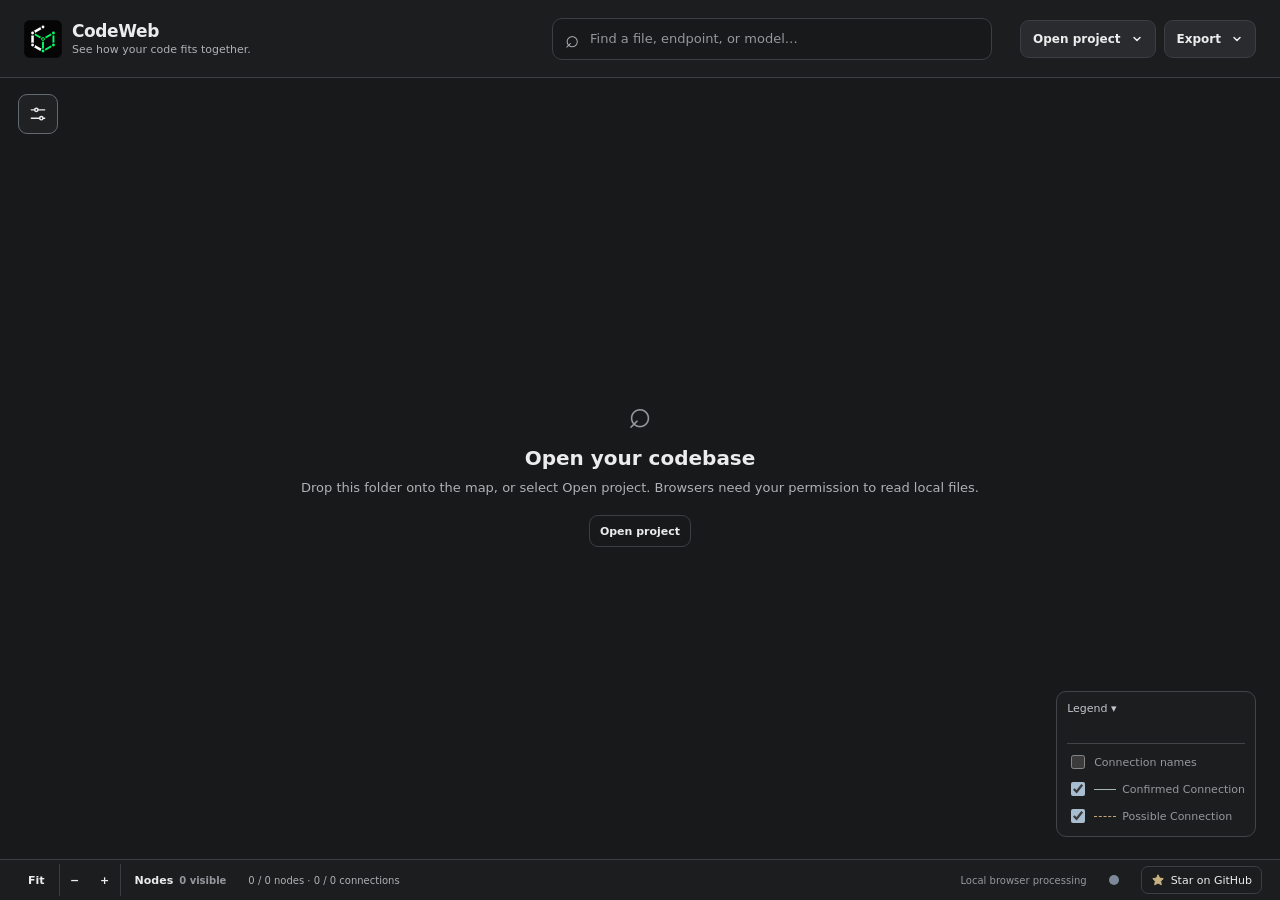
==== release/CodeWeb.html @ a0ab1da4 "update portable build with softer colors" ====
<!doctype html>
<!--
MIT License

Copyright (c) 2026 Rashen Anupama

Permission is hereby granted, free of charge, to any person obtaining a copy
of this software and associated documentation files (the "Software"), to deal
in the Software without restriction, including without limitation the rights
to use, copy, modify, merge, publish, distribute, sublicense, and/or sell
copies of the Software, and to permit persons to whom the Software is
furnished to do so, subject to the following conditions:

The above copyright notice and this permission notice shall be included in all
copies or substantial portions of the Software.

THE SOFTWARE IS PROVIDED "AS IS", WITHOUT WARRANTY OF ANY KIND, EXPRESS OR
IMPLIED, INCLUDING BUT NOT LIMITED TO THE WARRANTIES OF MERCHANTABILITY,
FITNESS FOR A PARTICULAR PURPOSE AND NONINFRINGEMENT. IN NO EVENT SHALL THE
AUTHORS OR COPYRIGHT HOLDERS BE LIABLE FOR ANY CLAIM, DAMAGES OR OTHER
LIABILITY, WHETHER IN AN ACTION OF CONTRACT, TORT OR OTHERWISE, ARISING FROM,
OUT OF OR IN CONNECTION WITH THE SOFTWARE OR THE USE OR OTHER DEALINGS IN THE
SOFTWARE.

-->
<html lang="en">
<head>
  <meta charset="utf-8">
  <meta name="viewport" content="width=device-width, initial-scale=1">
  <meta name="description" content="Explore your codebase as a connected map">
  <link rel="icon" href="data:image/svg+xml,%3Csvg%20xmlns%3D%22http%3A%2F%2Fwww.w3.org%2F2000%2Fsvg%22%20viewBox%3D%220%200%20240%20240%22%20width%3D%22160%22%20height%3D%22160%22%20fill%3D%22none%22%3E%0A%20%20%3Crect%20width%3D%22240%22%20height%3D%22240%22%20rx%3D%2236%22%20fill%3D%22%23050505%22%20%2F%3E%0A%20%20%3Crect%20x%3D%222%22%20y%3D%222%22%20width%3D%22236%22%20height%3D%22236%22%20rx%3D%2234%22%20stroke%3D%22%231A1A1A%22%20stroke-width%3D%222%22%20%2F%3E%0A%20%20%3C%21--%20Outer%20White%20%27C%27%20Perimeter%20Edges%20--%3E%0A%20%20%3Cpath%20d%3D%22M%20120%2044%20L%2054%2082%20V%20158%20L%20120%20196%22%20stroke%3D%22%23FFFFFF%22%20stroke-width%3D%2216%22%20stroke-linecap%3D%22square%22%20stroke-linejoin%3D%22miter%22%20%2F%3E%0A%20%20%3C%21--%20Inner%20Phosphor%20Green%20%27W%27%20Graph%20Edges%20--%3E%0A%20%20%3Cpath%20d%3D%22M%2054%2082%20L%20120%20120%20L%20120%20196%20L%20186%20158%20V%2082%20L%20120%20120%22%20stroke%3D%22%2300FF66%22%20stroke-width%3D%2212%22%20stroke-linecap%3D%22round%22%20stroke-linejoin%3D%22round%22%20%2F%3E%0A%20%20%3C%21--%20Air-Gap%20Knockouts%20at%20Isometric%20Vertices%20--%3E%0A%20%20%3Ccircle%20cx%3D%22120%22%20cy%3D%2244%22%20r%3D%2216%22%20fill%3D%22%23050505%22%20%2F%3E%0A%20%20%3Ccircle%20cx%3D%2254%22%20cy%3D%2282%22%20r%3D%2216%22%20fill%3D%22%23050505%22%20%2F%3E%0A%20%20%3Ccircle%20cx%3D%22186%22%20cy%3D%2282%22%20r%3D%2216%22%20fill%3D%22%23050505%22%20%2F%3E%0A%20%20%3Ccircle%20cx%3D%22120%22%20cy%3D%22120%22%20r%3D%2218%22%20fill%3D%22%23050505%22%20%2F%3E%0A%20%20%3Ccircle%20cx%3D%2254%22%20cy%3D%22158%22%20r%3D%2216%22%20fill%3D%22%23050505%22%20%2F%3E%0A%20%20%3Ccircle%20cx%3D%22186%22%20cy%3D%22158%22%20r%3D%2216%22%20fill%3D%22%23050505%22%20%2F%3E%0A%20%20%3Ccircle%20cx%3D%22120%22%20cy%3D%22196%22%20r%3D%2216%22%20fill%3D%22%23050505%22%20%2F%3E%0A%20%20%3C%21--%20Nodes%20--%3E%0A%20%20%3Ccircle%20cx%3D%22120%22%20cy%3D%2244%22%20r%3D%229%22%20fill%3D%22%23FFFFFF%22%20%2F%3E%0A%20%20%3Ccircle%20cx%3D%2254%22%20cy%3D%2282%22%20r%3D%229%22%20fill%3D%22%23FFFFFF%22%20%2F%3E%0A%20%20%3Ccircle%20cx%3D%2254%22%20cy%3D%22158%22%20r%3D%229%22%20fill%3D%22%23FFFFFF%22%20%2F%3E%0A%20%20%3Ccircle%20cx%3D%22120%22%20cy%3D%22196%22%20r%3D%229%22%20fill%3D%22%2300FF66%22%20%2F%3E%0A%20%20%3Ccircle%20cx%3D%22186%22%20cy%3D%2282%22%20r%3D%229%22%20fill%3D%22%2300FF66%22%20%2F%3E%0A%20%20%3Ccircle%20cx%3D%22186%22%20cy%3D%22158%22%20r%3D%229%22%20fill%3D%22%2300FF66%22%20%2F%3E%0A%20%20%3C%21--%20Center%20Hub%20--%3E%0A%20%20%3Ccircle%20cx%3D%22120%22%20cy%3D%22120%22%20r%3D%229%22%20fill%3D%22%23050505%22%20stroke%3D%22%2300FF66%22%20stroke-width%3D%226%22%20%2F%3E%0A%3C%2Fsvg%3E">
  <title>CodeWeb · Codebase explorer</title>
  <style>:root { color-scheme: dark; --bg:#18191b; --panel:#202123; --raised:#292b2e; --border:#3b3e43; --text:#ececed; --muted:#b0b1b5; --faint:#95979c; --accent:#9bb4cb; --green:#9bb9a5; --red:#dba3a3; font-family:Inter,ui-sans-serif,system-ui,-apple-system,"Segoe UI",sans-serif; }
* { box-sizing:border-box; }
html,body { margin:0; width:100%; min-width:320px; height:100%; background:var(--bg); color:var(--text); }
body { display:flex; flex-direction:column; overflow:hidden; }
button,input,select { font:inherit; }
button,summary { -webkit-tap-highlight-color:transparent; }
button { color:inherit; cursor:pointer; }
button:disabled { opacity:.45; cursor:default; }
button:focus-visible,input:focus-visible,select:focus-visible,summary:focus-visible,[tabindex]:focus-visible { outline:2px solid var(--accent); outline-offset:3px; }
[hidden] { display:none!important; }
.topbar { display:flex; align-items:center; gap:28px; min-height:78px; padding:14px 24px; border-bottom:1px solid var(--border); flex:none; background:#1c1d1f; z-index:30; }
.brand-block { display:flex; align-items:center; gap:10px; flex-shrink:0; }
.brand-mark { display:grid; place-items:center; width:38px; height:38px; border:1px solid #626b74; border-radius:11px; color:#c1ceda; font-size:27px; background:#30353b; }
.brand-name { display:block; font-size:17px; letter-spacing:-.4px; }
.brand-subtitle { display:block; margin-top:2px; font-size:11px; color:var(--muted); }
.search-row { display:flex; align-items:center; gap:9px; min-width:120px; width:min(440px,100%); margin-left:auto; border:1px solid var(--border); border-radius:10px; padding:0 12px; background:#18191b; color:var(--muted); }
.search-row>span { font-size:24px; }
.search-row input { height:40px; width:100%; min-width:0; background:none; border:0; outline:0; color:var(--text); font-size:13px; }
.search-row input::placeholder { color:var(--faint); }
.search-row:focus-within { border-color:var(--accent); }
.search-row button { border:0; background:none; color:var(--muted); font-size:20px; }
.topbar-actions { display:flex; align-items:center; gap:8px; flex-shrink:0; }
.toolbar-button,.menu>summary,.tool-button,.node-browser>summary,.secondary-button,.small-button { border:1px solid var(--border); border-radius:9px; background:var(--raised); min-height:38px; padding:9px 12px; font-size:12px; font-weight:600; color:var(--text); }
.toolbar-button.primary { background:#a8bdcf; border-color:#a8bdcf; color:#17212a; }
.toolbar-button.primary:hover { background:#becfdd; }
button:hover,.menu>summary:hover,.node-browser>summary:hover { border-color:#737d87; }
.menu { position:relative; }
summary { cursor:pointer; list-style:none; }
summary::-webkit-details-marker { display:none; }
.menu>summary { display:flex; align-items:center; gap:10px; }
.menu>summary>span {display:inline-flex;align-items:center;justify-content:center;line-height:1;}
.menu-items { position:absolute; top:calc(100% + 8px); right:0; width:222px; padding:7px; border:1px solid var(--border); border-radius:12px; background:var(--panel); box-shadow:0 16px 40px #0007; z-index:50; }
.menu-items button { display:block; width:100%; padding:11px; border:0; border-radius:6px; background:transparent; text-align:left; color:var(--muted); font-size:12px; }
.menu-items button:hover { background:var(--raised); color:var(--text); }
.menu-divider { border-top:1px solid var(--border); margin:6px; }
.workspace { --sidebar-width:290px; --inspector-width:330px; display:grid; grid-template-columns:var(--sidebar-width) minmax(0,1fr) var(--inspector-width); flex:1; min-height:0; overflow:hidden; }
body.sidebar-closed .workspace { --sidebar-width:0px; }
body.inspector-closed .workspace { --inspector-width:0px; }
.side-panel { min-width:0; height:100%; overflow:auto; overscroll-behavior:contain; background:var(--panel); scrollbar-color:#4b4e53 transparent; scrollbar-width:thin; }
.side-panel.is-collapsed { display:none; }
.sidebar-panel { grid-column:1; grid-row:1; border-right:1px solid var(--border); }
.inspector-panel { grid-column:3; grid-row:1; border-left:1px solid var(--border); }
.panel-heading { display:flex; align-items:center; justify-content:space-between; padding:21px 18px 17px; border-bottom:1px solid var(--border); }
.eyebrow { display:block; color:var(--faint); font-size:10px; font-weight:600; letter-spacing:1.1px; text-transform:uppercase; }
.panel-heading h1,.panel-heading h2 { margin:4px 0 0; font-size:19px; font-weight:650; }
.icon-button { display:grid; place-items:center; width:30px; height:30px; border:1px solid var(--border); border-radius:8px; background:transparent; color:var(--muted); font-size:20px; }
.panel-content { padding:0 18px 20px; }
.settings-section { padding:18px 0; border-bottom:1px solid var(--border); }
.settings-section h2 { margin:0 0 13px; font-size:12px; font-weight:650; }
.setting-row { display:flex; flex-direction:column; gap:8px; margin:0 0 15px; color:var(--muted); font-size:12px; }
.setting-row>span { display:flex; justify-content:space-between; }
.setting-row output { color:var(--text); font-variant-numeric:tabular-nums; }
select { width:100%; min-height:36px; padding:6px 9px; border:1px solid var(--border); border-radius:7px; background:#1a1b1d; color:var(--text); font-size:12px; }
input[type=range] { width:100%; accent-color:var(--accent); cursor:pointer; }
input[type=checkbox] { accent-color:var(--accent); width:14px; height:14px; }
.toggle-row { display:flex; align-items:center; gap:8px; font-size:12px; color:var(--muted); }
.advanced>summary { display:flex; justify-content:space-between; color:var(--text); font-size:12px; font-weight:600; }
.advanced>summary::after { content:'+'; color:var(--faint); }
.advanced[open]>summary::after { content:'−'; }
.advanced[open]>summary { margin-bottom:16px; }
.muted { color:var(--muted); font-size:11px; line-height:1.6; }
.sidebar-actions { display:flex; flex-wrap:wrap; gap:6px; margin:18px 0 12px; }
.secondary-button { background:transparent; font-size:11px; min-height:32px; padding:8px 10px; }
#filter-summary,#diagnostics { display:block; margin-top:8px; font-size:10px; color:var(--faint); }
.diagnostics-status.has-warning { color:#f3c27e!important; }
.filter-list { display:flex; flex-direction:column; gap:4px; }
.filter-row { display:flex; align-items:center; gap:7px; min-height:29px; font-size:11px; color:var(--muted); cursor:pointer; }
.filter-label { flex:1; }
.filter-count { color:var(--faint); font-size:10px; }
.filter-summary-title { display:flex; align-items:center; justify-content:space-between; font-size:11px; color:var(--muted); margin:12px 0 8px; }
#kind-filters>details>summary { display:none; }
.text-action { border:0; background:none; color:var(--accent); font-size:10px; padding:0; margin-bottom:7px; }
.canvas-panel { grid-column:2; grid-row:1; position:relative; min-width:0; min-height:0; overflow:hidden; background-color:var(--bg); background-image:radial-gradient(#303236 1px,transparent 1px); background-size:24px 24px; }
.canvas-intro { position:absolute; left:24px; top:22px; z-index:3; pointer-events:none; }
.canvas-intro .eyebrow { color:#a4a6ab; margin-bottom:6px; }
#source-hint { font-size:11px; color:var(--faint); }
#source-hint[hidden] {display:none!important;}
.graph-wrap,#graph-svg { width:100%; height:100%; }
#graph-svg { display:block; touch-action:none; outline:none; }
.kg-edge { pointer-events:stroke; }
.kg-edge.is-active {filter:drop-shadow(0 0 3px #a8f0d2aa);}
.kg-edge.is-active.is-inferred {filter:drop-shadow(0 0 3px #d6ad55aa);}
.kg-edge-label { fill:#c1c4c9; font-family:inherit; paint-order:stroke; stroke:var(--bg); stroke-width:5px; stroke-linejoin:round; pointer-events:none; }
.kg-node { cursor:grab; }
.kg-node:active { cursor:grabbing; }
.kg-node-shape { stroke-width:1.2px; transition:filter .15s,stroke-width .15s; }
.kg-node:hover .kg-node-shape,.kg-node:focus-visible .kg-node-shape { stroke-width:2px; filter:brightness(1.2); }
.kg-node.is-selected .kg-node-shape { stroke:#e1e6ea; stroke-width:2.4px; filter:drop-shadow(0 0 8px #a8bdcf55); }
.kg-node.is-neighbor .kg-node-shape { stroke-width:1.7px; }
.kg-node.is-search-match .kg-node-shape { stroke:#e6c589; stroke-width:2px; }
.kg-node-label { fill:#ececed; font-family:inherit; font-weight:600; pointer-events:none; }
.kg-node-kind { fill:#afb3b8; font-family:inherit; pointer-events:none; font-weight:400; }
.kg-dot-label { paint-order:stroke; stroke:var(--bg); stroke-width:4px; stroke-linejoin:round; }
.kg-node-warning { fill:#f5b6a7; font-size:10px; }
.kg-edge.is-inferred { animation:dash-flow 3s linear infinite; }
.motion-paused .kg-edge.is-inferred { animation:none; }
.kg-edge-flow {animation:dash-flow var(--kg-motion-duration,3s) linear infinite;pointer-events:none;}
@keyframes dash-flow { to { stroke-dashoffset:-22; } }
.canvas-bottom { position:absolute; bottom:22px; left:24px; right:24px; display:flex; align-items:flex-end; justify-content:space-between; gap:15px; pointer-events:none; z-index:8; }
.canvas-toolbar { display:flex; align-items:center; gap:6px; padding:5px; border:1px solid #35415a; border-radius:12px; background:#131d2eee; box-shadow:0 8px 25px #0003; pointer-events:auto; }
.tool-button,.node-browser>summary { background:transparent; border-color:transparent; min-height:33px; padding:8px 10px; font-size:11px; border-radius:7px; }
.tool-button[aria-expanded=true] { background:#2a3b60; color:#ccd8ff; }
.zoom-controls { display:flex; border-left:1px solid var(--border); border-right:1px solid var(--border); }
.zoom-controls button { min-width:30px; font-size:17px; padding:4px 7px; }
.node-browser { position:relative; }
.node-browser>summary { display:flex; gap:6px; align-items:center; }
#list-count { color:var(--faint); font-size:10px; }
.node-browser-content { position:absolute; bottom:calc(100% + 14px); left:0; width:320px; max-height:min(420px,60vh); overflow:auto; padding:16px; border:1px solid var(--border); border-radius:12px; background:var(--panel); box-shadow:0 15px 35px #0006; }
.node-browser-content>p { margin:0 0 12px; }
.node-list { display:flex; flex-direction:column; gap:5px; }
.list-node { border:1px solid var(--border); background:transparent; padding:9px 11px; border-radius:7px; color:var(--muted); font-size:11px; text-align:left; overflow-wrap:anywhere; }
.list-node.is-selected { background:#253759; color:var(--text); border-color:var(--accent); }
.map-caption { display:flex; flex-direction:column; align-items:flex-end; gap:5px; font-size:10px; color:var(--faint); }
.inferred-key { display:flex; align-items:center; gap:7px; }
.inferred-key i { width:21px; border-top:1px dashed #c6a773; }
#inspector-content { padding:20px 18px; }
.inspector-title { font-size:16px; line-height:1.4; overflow-wrap:anywhere; margin:0 0 12px; }
.badge-row,.overview-metrics { display:flex; flex-wrap:wrap; gap:5px; }
.badge { display:inline-flex; padding:4px 7px; border-radius:5px; font-size:10px; font-weight:500; }
.source-line { font-family:ui-monospace,monospace; color:var(--muted); font-size:10px; line-height:1.65; overflow-wrap:anywhere; }
.source-link { color:var(--accent); font-size:11px; }
.inspector-actions { display:flex; flex-wrap:wrap; gap:5px; margin:18px 0; }
.small-button { font-size:10px; min-height:30px; padding:7px 8px; }
.inspector-section { border-top:1px solid var(--border); margin-top:18px; padding-top:16px; }
.inspector-section>summary,.section-title { margin:0 0 12px; color:var(--muted); font-size:10px; font-weight:650; letter-spacing:.3px; }
.relationship-list { display:flex; flex-direction:column; gap:7px; }
.relationship-item { padding:10px; border:1px solid var(--border); border-radius:8px; background:#101a2b; text-align:left; }
.relationship-top { display:flex; width:100%; padding:0; border:0; background:none; text-align:left; justify-content:space-between; align-items:flex-start; gap:8px; }
.edge-evidence { margin-top:8px; }
.edge-evidence>summary { font-size:9px; color:var(--faint); }
.edge-evidence>summary::before { content:'+ '; }
.edge-evidence[open]>summary::before { content:'− '; }
.node-more>summary { padding:8px; font-size:10px; color:var(--muted); }
.node-more>button { margin-top:5px; }
.relationship-label { font-size:11px; overflow-wrap:anywhere; }
.relationship-kind { color:var(--accent); font-size:8px; white-space:nowrap; }
.relationship-evidence { display:block; margin-top:6px; color:var(--faint); font-size:9px; line-height:1.6; overflow-wrap:anywhere; }
.metadata-row { display:flex; justify-content:space-between; gap:12px; margin:8px 0; font-size:10px; overflow-wrap:anywhere; }
.metadata-key { color:var(--muted); }
.metadata-value { max-width:65%; }
.clear-node { margin:0 18px 20px; }
.statusbar { display:flex; align-items:center; gap:14px; padding:10px 24px; min-height:41px; flex:none; border-top:1px solid var(--border); color:var(--muted); background:#1c1d1f; font-size:10px; }
.statusbar button { font-size:10px; color:var(--muted); border:0; border-left:1px solid var(--border); padding:0 0 0 14px; background:transparent; }
.statusbar button[aria-pressed=true] { color:var(--accent); }
.statusbar {padding:4px 18px;flex-wrap:wrap;gap:12px;}
.statusbar .canvas-toolbar {padding:0;border:0;border-radius:0;background:transparent;box-shadow:none;gap:4px;}
.statusbar .tool-button {font-size:11px;padding:7px 10px;min-height:32px;border:0;border-radius:6px;color:var(--text);}
.statusbar .node-browser>summary {min-height:32px;padding:7px 10px;border:0;background:transparent;font-size:11px;}
.canvas-bottom {justify-content:flex-end;}
.local-note { margin-left:auto; color:var(--faint); }
.empty-state { position:absolute; inset:0; display:flex; flex-direction:column; align-items:center; justify-content:center; text-align:center; background:var(--bg); }
.empty-state>span { font-size:40px; color:var(--faint); }
.empty-state h2 { font-size:20px; margin:10px; }
.empty-state p { color:var(--muted); font-size:13px; margin:0 0 20px; }
.drop-overlay { display:none; position:absolute; inset:20px; align-items:center; justify-content:center; background:#111b30ed; border:2px dashed var(--accent); border-radius:20px; z-index:40; pointer-events:none; }
.drop-overlay.is-visible { display:flex; }
.drop-card { display:flex; flex-direction:column; text-align:center; gap:13px; }
.drop-card strong { font-size:24px; }
.drop-card span { font-size:13px; color:var(--muted); }
.toast { position:fixed; left:50%; transform:translateX(-50%); bottom:62px; max-width:min(560px,90vw); padding:12px 16px; border:1px solid #45577a; border-radius:10px; background:#1a2940; color:var(--text); font-size:12px; box-shadow:0 10px 35px #0005; z-index:60; opacity:0; pointer-events:none; transition:opacity .16s; }
.toast.is-visible { opacity:1; }
.toast.is-warning { border-color:#b18b55; }
body.is-busy #open-folder { opacity:.6; }
.sr-only { position:absolute; width:1px; height:1px; padding:0; margin:-1px; overflow:hidden; clip:rect(0,0,0,0); white-space:nowrap; border:0; }
@media(max-width:1100px) { .topbar { gap:14px; padding:12px 16px; } .brand-subtitle { display:none; } .workspace { --sidebar-width:260px; --inspector-width:290px; } .map-caption>span:first-child { display:none; } }
@media(max-width:800px) { .topbar { flex-wrap:wrap; min-height:112px; gap:10px; } .brand-block { margin-right:auto; } .topbar-actions { order:1; } .search-row { order:2; width:100%; margin:0; } .workspace { display:block; position:relative; } .canvas-panel { height:100%; } .side-panel { position:absolute; top:0; bottom:0; width:min(330px,calc(100% - 42px)); z-index:20; box-shadow:0 10px 45px #0009; } .sidebar-panel { left:0; } .inspector-panel { right:0; } .canvas-intro { left:18px; top:18px; } .canvas-bottom { left:14px; right:14px; bottom:16px; } .map-caption { display:none; } .statusbar { padding:10px 14px; gap:10px; } .local-note { display:none; } .node-browser-content { width:min(300px,calc(100vw - 32px)); left:auto; right:-80px; } }
@media(max-width:450px) { .brand-name { font-size:15px; } .brand-mark { width:30px; height:30px; font-size:22px; } .topbar { padding:10px 12px; } .toolbar-button,.menu>summary { font-size:10px; padding:8px; min-height:34px; } .topbar-actions { gap:4px; } .search-row input { height:35px; font-size:12px; } .canvas-toolbar { gap:1px; } .tool-button,.node-browser>summary { padding:8px; } #source-hint { display:block; max-width:calc(100vw - 40px); white-space:nowrap; overflow:hidden; text-overflow:ellipsis; } }
@media(prefers-reduced-motion:reduce) { *,*::before,*::after { animation:none!important; transition:none!important; } }

.layer-legend {display:flex;flex-wrap:wrap;gap:6px 14px;padding:0 20px 8px;color:#b9bdc2;font-size:11px;flex-shrink:0;}
.layer-legend span {display:flex;align-items:center;gap:7px;}
.layer-legend span::before {content:'';display:block;width:16px;height:16px;flex:none;background:var(--layer-color);}
.layer-legend {position:absolute;top:64px;left:18px;right:18px;z-index:4;padding:0;line-height:16px;}.graph-wrap {position:absolute;inset:60px 0 0;height:auto;}

.kg-node,.kg-node:active {cursor:pointer;}
.map-caption {max-width:300px;padding:10px;border:1px solid #414449;border-radius:10px;background:#1c1d1f;}
.map-caption .layer-legend {position:static;padding:0 0 8px;gap:6px 10px;font-size:10px;}
.theme-buttons {display:flex;gap:6px;flex-wrap:wrap;}
.theme-buttons {flex-wrap:nowrap;}
.theme-buttons .secondary-button {padding:8px;font-size:11px;min-width:0;}
.custom-theme {position:relative;display:flex;align-items:center;justify-content:center;cursor:pointer;}
.custom-theme input {position:absolute;inset:0;width:100%;height:100%;opacity:0;cursor:pointer;}
.dev-controls {width:260px;padding:14px;max-height:calc(100vh - 100px);overflow-y:auto;}
.dev-controls label {display:flex;flex-direction:column;gap:7px;margin-top:12px;font-size:12px;}
.dev-controls output,.dev-controls small {display:block;margin-top:12px;font-size:11px;color:var(--muted);}
.graph-wrap {inset:0;}
.canvas-settings {position:absolute;top:16px;left:18px;z-index:6;display:grid;place-items:center;width:40px;height:40px;padding:8px;}
.canvas-settings {border:1px solid #626970!important;border-radius:9px;background:#202123;}
.theme-buttons [aria-pressed=true],.theme-buttons .is-active {outline:2px solid #a8bdcf;outline-offset:2px;border-color:#a8bdcf;}
@media(max-width:800px){.map-caption {display:none;}}

.map-caption {max-width:205px;text-align:left;}
.map-caption .layer-legend {display:flex;flex-direction:column;align-items:flex-start;gap:7px;padding-bottom:10px;font-size:11px;}
.map-caption>span:first-of-type {display:none;}

.legend-handle {display:block;width:100%;border:0;background:transparent;color:#c1c5ca;font-size:11px;text-align:left;padding:0 0 8px;cursor:pointer;}
.map-caption.is-collapsed .layer-legend,.map-caption.is-collapsed .inferred-key {display:none;}
.map-caption.is-collapsed .legend-handle {padding:0;}
.legend-handle {pointer-events:auto;}

.legend-line-controls {display:flex;flex-direction:column;gap:7px;pointer-events:auto;padding-top:8px;border-top:1px solid #414449;}
.legend-line-controls label {display:flex;align-items:center;gap:6px;font-size:11px;cursor:pointer;}
.legend-line-controls input {accent-color:#a8bdcf;}
.legend-line-sample {width:22px;flex:none;border-top:1px solid #a1b8ab;}
.legend-line-sample.possible {border-top:1px dashed #c1a778;}
.legend-line-controls .legend-edge-names {align-items:stretch;flex-direction:column;gap:5px;margin-bottom:5px;}
.legend-edge-names select {width:100%;min-height:30px;padding:5px 7px;font-size:11px;}
.map-caption.is-collapsed .legend-line-controls {display:none;}



.brand-mark > svg { width:30px; height:30px; }
@media(max-width:450px) { .brand-mark > svg { width:24px; height:24px; } }

.project-loading[hidden],.project-notice[hidden] { display:none; }
.project-loading {position:fixed;top:112px;left:50%;transform:translateX(-50%);display:flex;align-items:center;gap:14px;max-width:90vw;padding:18px 22px;background:#242628;border:1px solid #555b63;border-radius:12px;box-shadow:0 12px 40px #0006;z-index:65;pointer-events:none;}
.project-loading p {margin:5px 0 0;color:var(--muted);font-size:13px;}
.loading-spinner {width:24px;height:24px;border:3px solid #454a50;border-top-color:#a8bdcf;border-radius:50%;animation:loading-spin .8s linear infinite;flex:none;}
@keyframes loading-spin {to {transform:rotate(360deg);}}
.project-notice {position:fixed;right:20px;top:108px;width:300px;max-width:calc(100vw - 40px);padding:18px;background:#242628;border:1px solid #555b63;border-left:3px solid #a1b8ab;border-radius:10px;box-shadow:0 10px 32px #0005;z-index:40;}
.project-notice strong {display:block;padding-right:20px;font-size:14px;}
.project-notice p {margin:10px 0;font-size:13px;line-height:1.5;color:var(--muted);}
.project-notice small {font-size:11px;color:var(--muted);}
.project-notice button {position:absolute;right:7px;top:7px;padding:3px 7px;border:0;background:transparent;color:var(--muted);font-size:20px;}
@media(max-width:800px) {.project-notice {top:128px;} .project-loading {top:128px;}}

.github-support {display:inline-flex;align-items:center;gap:6px;padding:6px 9px;border:1px solid var(--border);border-radius:7px;color:var(--text);text-decoration:none;white-space:nowrap;font-size:11px;}
.github-support:hover {border-color:#a8bdcf;color:#a8bdcf;background:#30353a;}
.github-support:focus-visible {outline:2px solid #a8bdcf;outline-offset:3px;}
@media(max-width:800px) {.github-support {margin-left:auto;}}

.statusbar .update-check {padding:6px 9px;min-height:29px;border:1px solid var(--border);border-radius:7px;color:var(--text);background:transparent;font-size:11px;white-space:nowrap;}
.update-check:hover,.release-link:hover {color:#a8bdcf;}
.update-check:focus-visible,.release-link:focus-visible {outline:2px solid #a8bdcf;outline-offset:3px;}
.update-check:disabled {opacity:.65;cursor:wait;}
.release-link {color:#a1b8ab;font-size:11px;}
.release-link[hidden] {display:none;}

.brand-mark {border:0;background:transparent;}
.brand-mark > svg {width:100%;height:100%;}
@media(max-width:450px) {.brand-mark > svg {width:100%;height:100%;}}

.statusbar .update-check {display:inline-grid;place-items:center;width:30px;height:30px;padding:6px;border:0;background:transparent;}
.update-dot {width:10px;height:10px;border-radius:50%;background:#7d899b;display:block;}
.update-check[data-state="current"] .update-dot {background:#9cb59b;}
.update-check[data-state="available"] .update-dot {background:#ff6b76;box-shadow:0 0 5px #ff6b76,0 0 12px #ff6b7699;animation:update-glow 1.8s ease-in-out infinite;}
.release-link {color:#ff8790;text-decoration:none;font-weight:600;}
.github-support svg {color:#c8b181;fill:#c8b181;}
@keyframes update-glow {50% {box-shadow:0 0 8px #ff6b76,0 0 18px #ff6b76aa;}}
</style>
</head>
<body>
  <header class="topbar">
    <div class="brand-block"><span class="brand-mark" aria-hidden="true"><svg xmlns="http://www.w3.org/2000/svg" viewBox="0 0 240 240" width="160" height="160" fill="none">
  <rect width="240" height="240" rx="36" fill="#050505" />
  <rect x="2" y="2" width="236" height="236" rx="34" stroke="#1A1A1A" stroke-width="2" />
  <!-- Outer White 'C' Perimeter Edges -->
  <path d="M 120 44 L 54 82 V 158 L 120 196" stroke="#FFFFFF" stroke-width="16" stroke-linecap="square" stroke-linejoin="miter" />
  <!-- Inner Phosphor Green 'W' Graph Edges -->
  <path d="M 54 82 L 120 120 L 120 196 L 186 158 V 82 L 120 120" stroke="#00FF66" stroke-width="12" stroke-linecap="round" stroke-linejoin="round" />
  <!-- Air-Gap Knockouts at Isometric Vertices -->
  <circle cx="120" cy="44" r="16" fill="#050505" />
  <circle cx="54" cy="82" r="16" fill="#050505" />
  <circle cx="186" cy="82" r="16" fill="#050505" />
  <circle cx="120" cy="120" r="18" fill="#050505" />
  <circle cx="54" cy="158" r="16" fill="#050505" />
  <circle cx="186" cy="158" r="16" fill="#050505" />
  <circle cx="120" cy="196" r="16" fill="#050505" />
  <!-- Nodes -->
  <circle cx="120" cy="44" r="9" fill="#FFFFFF" />
  <circle cx="54" cy="82" r="9" fill="#FFFFFF" />
  <circle cx="54" cy="158" r="9" fill="#FFFFFF" />
  <circle cx="120" cy="196" r="9" fill="#00FF66" />
  <circle cx="186" cy="82" r="9" fill="#00FF66" />
  <circle cx="186" cy="158" r="9" fill="#00FF66" />
  <!-- Center Hub -->
  <circle cx="120" cy="120" r="9" fill="#050505" stroke="#00FF66" stroke-width="6" />
</svg></span><div><strong class="brand-name">CodeWeb</strong><span class="brand-subtitle">See how your code fits together.</span></div></div>
    <div class="search-row"><label class="sr-only" for="search-input">Search graph</label><span aria-hidden="true">⌕</span><input id="search-input" type="search" autocomplete="off" placeholder="Find a file, endpoint, or model…"><button id="search-clear" aria-label="Clear search" hidden>×</button></div>
    <nav class="topbar-actions" aria-label="Project actions">
      <details class="menu" id="open-menu"><summary>Open project <span aria-hidden="true"><svg width="12" height="12" viewBox="0 0 12 12" fill="none" stroke="currentColor" stroke-width="1.5"><path d="m3 4.5 3 3 3-3" stroke-linecap="round" stroke-linejoin="round"/></svg></span></summary><div class="menu-items"><button id="open-folder">Project folder</button><button id="open-files">JSON file</button></div></details>
      <details class="menu" id="export-menu"><summary>Export <span aria-hidden="true"><svg width="12" height="12" viewBox="0 0 12 12" fill="none" stroke="currentColor" stroke-width="1.5"><path d="m3 4.5 3 3 3-3" stroke-linecap="round" stroke-linejoin="round"/></svg></span></summary><div class="menu-items"><button id="export-svg">Diagram · SVG</button><button id="export-graph">Graph data · JSON</button><button id="export-view">View · JSON</button></div></details>
    </nav>
  </header>
  <main class="workspace">
    <aside id="sidebar" class="side-panel sidebar-panel is-collapsed" aria-label="View settings">
      <div class="panel-heading"><div><span class="eyebrow">Make it yours</span><h1>View</h1></div><button id="close-sidebar" class="icon-button" aria-label="Close view settings">×</button></div>
      <div class="panel-content">
        <section class="settings-section"><h2>Display</h2>
          <label class="setting-row"><span>Map detail</span><select id="overview-mode"><option value="files">Files &amp; models</option><option value="all">All relationships</option></select></label>
          <label class="setting-row"><span>Layout</span><select id="layout-mode"><option value="layered">Architecture layers</option><option value="force">Force layout</option><option value="grid">Grouped grid</option></select></label>
          <label class="toggle-row"><input id="motion-toggle" type="checkbox" checked><span>Animate connections</span></label>
        </section>
        <details class="settings-section advanced" id="appearance-settings"><summary>Spacing &amp; connections</summary>
          <label class="setting-row"><span>Spacing <output id="spacing-value">100%</output></span><input id="layout-spacing" type="range" min="65" max="160" value="100"></label>
          <label class="toggle-row"><input id="background-connections" type="checkbox" checked><span>Idle connections</span></label>
          <label class="setting-row"><span>Solid opacity <output id="edge-opacity-value">38%</output></span><input id="edge-opacity" type="range" min="0" max="100" value="38"></label>
          
          <select id="connection-display" hidden aria-hidden="true"><option value="selected">Selected node only</option><option value="all">All connections</option></select>
          <label class="toggle-row"><input id="show-inferred" type="checkbox" checked><span>Possible connections</span></label>
          <label class="setting-row"><span>Dashed opacity <output id="inferred-opacity-value">55%</output></span><input id="inferred-opacity" type="range" min="0" max="100" value="55"></label>

        </details>
        <section class="settings-section"><h2>Graph theme</h2><div class="theme-buttons"><button id="theme-night" class="secondary-button">Night</button><button id="theme-slate" class="secondary-button">Slate</button><button id="theme-black" class="secondary-button">Black</button><label class="custom-theme secondary-button">Custom<input id="theme-custom" type="color" value="#18191b" aria-label="Custom graph colour"></label></div></section>
        <details class="settings-section advanced"><summary>Node types</summary><div id="kind-filters"></div></details>
        <details id="settings-dock" class="settings-section advanced"><summary>Force layout settings</summary><p class="muted">Applies to Force layout. Negative repulsion pulls nodes together.</p>
          <label class="setting-row"><span>Link distance <output id="link-distance-value">180</output></span><input id="link-distance" type="range" min="0" max="1500" step="10" value="180"></label>
          <label class="setting-row"><span>Repulsion <output id="repulsion-value">100%</output></span><input id="repulsion" type="range" min="-1000" max="1000" step="10" value="100"></label>
          
          <button id="reset-layout" class="secondary-button">Reset layout</button>
        </details>
        <details class="settings-section advanced"><summary>More filters</summary><div id="group-filters"></div><div id="edge-filters"></div></details>
        <div class="sidebar-actions"><button id="clear-filters" class="secondary-button">Clear filters</button><button id="reset-settings" class="secondary-button">Reset view settings</button></div>
        <span id="filter-summary" class="muted">Showing all nodes</span><span id="diagnostics" class="diagnostics-status"></span>
      </div>
    </aside>
    <section class="canvas-panel" aria-label="Graph canvas">
      <button id="sidebar-launcher" class="tool-button canvas-settings" aria-label="View settings" title="View settings" aria-controls="sidebar" aria-expanded="false"><svg width="20" height="20" viewBox="0 0 24 24" fill="none" stroke="currentColor" stroke-width="1.7" aria-hidden="true"><path d="M4 7h4m4 0h8M4 17h10m4 0h2" stroke-linecap="round"/><circle cx="10" cy="7" r="2"/><circle cx="16" cy="17" r="2"/></svg></button>
      <span id="source-hint" hidden></span><div id="graph-wrap" class="graph-wrap"><svg id="graph-svg" aria-label="Interactive codebase knowledge graph"></svg>
        <div id="empty-state" class="empty-state" hidden><span aria-hidden="true">⌕</span><h2 id="empty-title">Open your codebase</h2><p id="empty-description">Drop this folder onto the map, or select Open project.</p><button id="empty-clear" class="secondary-button">Clear filters</button></div>
        <div id="drop-overlay" class="drop-overlay" aria-hidden="true"><div class="drop-card"><strong>Drop your project here</strong><span id="drop-message">Source folder, files, or graph JSON</span></div></div>
      </div>
      <div class="canvas-bottom">
        <div class="map-caption" id="legend-panel"><button id="legend-toggle" class="legend-handle" aria-expanded="true" aria-controls="layer-legend">Legend ▾</button><div id="layer-legend" class="layer-legend" aria-label="Architecture layers"></div><span>Drag empty canvas to pan · Scroll to zoom · Nodes are locked</span><div class="legend-line-controls"><label><input id="edge-label-mode" type="checkbox"> Connection names</label><label><input id="legend-solid" type="checkbox" checked><span class="legend-line-sample" aria-hidden="true"></span> Confirmed Connection</label><label><input id="legend-inferred" type="checkbox" checked><span class="legend-line-sample possible" aria-hidden="true"></span> Possible Connection</label></div></div>
      </div>
    </section>
    <aside id="inspector-panel" class="side-panel inspector-panel is-collapsed" aria-label="Node details"><div class="panel-heading"><div><span class="eyebrow">Selected node</span><h2>Details</h2></div><button id="close-inspector" class="icon-button" aria-label="Close node details">×</button></div><div id="inspector-content"></div><button id="clear-selection" class="secondary-button clear-node">Clear selection</button></aside>
  </main>
  <footer class="statusbar">        <div class="canvas-toolbar" aria-label="Map controls"><button id="fit-graph" class="tool-button">Fit</button><div class="zoom-controls"><button id="zoom-out" class="tool-button" aria-label="Zoom out">−</button><button id="zoom-in" class="tool-button" aria-label="Zoom in">+</button></div>
          <details class="node-browser" id="node-browser"><summary>Nodes <span id="list-count">8</span></summary><div class="node-browser-content"><p class="muted">Select a node to see its source and connections.</p><div id="node-list" class="node-list"></div></div></details>
          <button id="inspector-launcher" class="tool-button" aria-controls="inspector-panel" aria-expanded="false" hidden>Details</button>
        </div>
<span id="graph-status" aria-live="polite">Loading map…</span><span id="graph-stats" class="sr-only"></span><span class="local-note">Local browser processing</span><button id="check-updates" class="update-check" type="button" data-state="unknown" title="Checking for updates" aria-label="Check for CodeWeb updates"><span class="update-dot" aria-hidden="true"></span></button><a id="release-link" class="release-link" href="https://github.com/4Raisan/CodeWeb/releases" target="_blank" rel="noopener noreferrer" hidden>Get latest</a><a class="github-support" href="https://github.com/4Raisan/CodeWeb" target="_blank" rel="noopener noreferrer" aria-label="Support CodeWeb: star on GitHub (opens in a new tab)"><svg width="14" height="14" viewBox="0 0 24 24" fill="none" stroke="currentColor" stroke-width="1.7" aria-hidden="true"><path d="m12 3 2.8 5.7 6.3.9-4.5 4.4 1.1 6.2-5.7-3-5.7 3 1.1-6.2L3.2 9.6l6.3-.9Z" stroke-linejoin="round"/></svg>Star on GitHub</a></footer>
  <div hidden aria-hidden="true"><button id="search-shortcut">Search</button><button id="settings-fit">Fit</button><input id="label-edges" type="checkbox"><input id="label-scale" value="100"><output id="label-scale-value"></output><input id="animation-speed" value="100"><output id="animation-speed-value"></output><input id="background-color" value="#18191b"></div>
  <div id="project-loading" class="project-loading" role="status" aria-live="polite" hidden><span class="loading-spinner" aria-hidden="true"></span><div><strong>Opening your project</strong><p id="loading-message">Building your map…</p></div></div>
  <aside id="project-notice" class="project-notice" role="status" aria-live="polite" hidden><button id="dismiss-project-notice" aria-label="Dismiss project notice">×</button><strong id="project-notice-count"></strong><p id="project-notice-guidance"></p><small id="project-notice-time"></small></aside>
  <div id="toast" class="toast" role="status" aria-live="polite"></div>
  <input id="file-input" type="file" multiple hidden><input id="folder-input" type="file" webkitdirectory directory multiple hidden><input id="view-input" type="file" accept=".json,application/json" hidden>
  <script>
const KGCore = (() => {
const SCHEMA_VERSION = 'codeweb/1';
const MAX_NODES = 10000;
const MAX_EDGES = 30000;
const DEFAULT_VISIBLE_NODE_LIMIT = 650;

const DEFAULT_COLORS = Object.freeze({
  code: '#8da9c4',
  ui: '#8da9c4',
  route: '#91b3a3',
  data: '#c4aa7e',
  test: '#8fb3b6',
  docs: '#c9b98f',
  config: '#b1a2bf',
  external: '#94a3b8',
  unresolved: '#cb9691',
  other: '#8b9bb4'
});

const GROUP_ORDER = ['core', 'entrypoint', 'route', 'ui', 'code', 'service', 'data', 'test', 'docs', 'config', 'external', 'unresolved', 'other'];
const CONTROL_CHARACTERS = /[\u0000-\u0008\u000B\u000C\u000E-\u001F\u007F]/g;
const MAX_SERIALIZED_METADATA = 2000;
const UNSERIALIZABLE_METADATA = '[unserializable]';
const TRUNCATED_METADATA = '[truncated]';

function isRecord(value) {
  return value !== null && typeof value === 'object' && !Array.isArray(value);
}

function boundedText(value, fallback = '', maxLength = 240) {
  if (value === undefined || value === null) return fallback;
  const text = String(value).replace(CONTROL_CHARACTERS, ' ').trim();
  if (!text) return fallback;
  return text.slice(0, maxLength);
}

function positiveInteger(value) {
  if (typeof value !== 'number' || !Number.isFinite(value) || value < 1) return undefined;
  return Math.floor(value);
}

function finiteNumber(value) {
  return typeof value === 'number' && Number.isFinite(value) ? value : undefined;
}

function normalizePath(value) {
  const text = boundedText(value, '', 600);
  if (!text) return '';
  return text.replace(/\\/g, '/').replace(/^\/+/, '');
}

function normalizeSource(value) {
  if (typeof value === 'string') {
    const path = normalizePath(value);
    return path ? { path } : undefined;
  }
  if (!isRecord(value)) return undefined;
  const path = normalizePath(value.path ?? value.file);
  if (!path) return undefined;
  const source = { path };
  const startLine = positiveInteger(value.startLine ?? value.line);
  const endLine = positiveInteger(value.endLine);
  if (startLine !== undefined) source.startLine = startLine;
  if (endLine !== undefined) source.endLine = endLine;
  const revision = boundedText(value.revision, '', 160);
  if (revision) source.revision = revision;
  return source;
}

function normalizeEvidence(value) {
  if (typeof value === 'string') return { extractor: boundedText(value, '', 160) };
  if (!isRecord(value)) return undefined;
  const evidence = {};
  const path = normalizePath(value.path);
  const range = boundedText(value.range, '', 160);
  const extractor = boundedText(value.extractor ?? value.source, '', 160);
  const revision = boundedText(value.revision, '', 160);
  if (path) evidence.path = path;
  if (range) evidence.range = range;
  if (extractor) evidence.extractor = extractor;
  if (revision) evidence.revision = revision;
  const startLine = positiveInteger(value.startLine);
  const endLine = positiveInteger(value.endLine);
  if (startLine !== undefined) evidence.startLine = startLine;
  if (endLine !== undefined) evidence.endLine = endLine;
  return Object.keys(evidence).length > 0 ? evidence : undefined;
}

function normalizeMetadata(value) {
  if (!isRecord(value)) return {};
  const metadata = {};
  for (const [key, item] of Object.entries(value).slice(0, 100)) {
    const safeKey = boundedText(key, '', 100);
    if (!safeKey) continue;
    if (item === null || ['string', 'number', 'boolean'].includes(typeof item)) {
      metadata[safeKey] = typeof item === 'string' ? boundedText(item, '', 1200) : item;
    } else if (Array.isArray(item)) {
      metadata[safeKey] = item.slice(0, 100).map((entry) => typeof entry === 'string' ? boundedText(entry, '', 300) : entry);
    } else {
      let serialized;
      try {
        serialized = JSON.stringify(item);
      } catch {
        metadata[safeKey] = UNSERIALIZABLE_METADATA;
        continue;
      }
      if (typeof serialized !== 'string') metadata[safeKey] = UNSERIALIZABLE_METADATA;
      else if (serialized.length <= MAX_SERIALIZED_METADATA) metadata[safeKey] = item;
      else metadata[safeKey] = TRUNCATED_METADATA;
    }
  }
  return metadata;
}

function diagnostic(severity, code, message, details = {}) {
  return {
    severity: ['error', 'warning', 'info'].includes(severity) ? severity : 'warning',
    code: boundedText(code, 'diagnostic', 100),
    message: boundedText(message, '', 1000),
    ...details
  };
}

function inferGroup(node) {
  const value = `${node.group ?? ''} ${node.kind ?? ''}`.toLowerCase();
  if (/unresolved|missing|external/.test(value)) return 'unresolved';
  if (/test|spec|fixture/.test(value)) return 'test';
  if (/route|endpoint|controller|api/.test(value)) return 'route';
  if (/database|schema|model|table|sql|prisma|graphql|data/.test(value)) return 'data';
  if (/doc|readme|markdown|guide|adr|decision/.test(value)) return 'docs';
  if (/config|package|manifest|build|tool/.test(value)) return 'config';
  if (/component|page|view|jsx|tsx|ui|frontend/.test(value)) return 'ui';
  if (/service|domain|business/.test(value)) return 'service';
  if (/entry|main|index|bootstrap/.test(value)) return 'entrypoint';
  if (/core|infrastructure|platform/.test(value)) return 'core';
  return 'code';
}

function normalizeRepository(input) {
  const raw = isRecord(input.repository) ? input.repository : (isRecord(input.sourceRepository) ? input.sourceRepository : {});
  const name = boundedText(raw.name ?? raw.repository ?? input.repositoryName ?? 'Imported codebase', 'Imported codebase', 240);
  const revision = boundedText(raw.revision ?? raw.branch ?? input.revision ?? 'unknown', 'unknown', 160);
  const repository = { name, revision };
  const url = boundedText(raw.url, '', 500);
  if (/^https:\/\/[^\s]+$/i.test(url)) repository.url = url;
  return repository;
}

function normalizeCoverage(value, fallback = {}) {
  const raw = isRecord(value) ? value : {};
  const source = { ...fallback, ...raw };
  const coverage = {};
  for (const key of ['filesDiscovered', 'filesScanned', 'filesSkipped', 'filesUnsupported', 'totalBytes', 'maxInitialNodes']) {
    const numeric = finiteNumber(source[key]);
    if (numeric !== undefined && numeric >= 0) coverage[key] = Math.floor(numeric);
  }
  for (const key of ['partial', 'stale', 'truncated', 'label']) {
    if (typeof source[key] === 'boolean' || typeof source[key] === 'string') coverage[key] = source[key];
  }
  return coverage;
}

function normalizeExtractor(value) {
  const raw = isRecord(value) ? value : {};
  return {
    name: boundedText(raw.name, 'unknown', 160),
    version: boundedText(raw.version, 'unknown', 80),
    mode: boundedText(raw.mode, 'imported', 120)
  };
}

function normalizePositions(value, validIds) {
  const positions = {};
  if (!isRecord(value)) return positions;
  for (const [id, raw] of Object.entries(value).slice(0, MAX_NODES)) {
    if (!validIds.has(id) || !isRecord(raw)) continue;
    const x = finiteNumber(raw.x);
    const y = finiteNumber(raw.y);
    if (x === undefined || y === undefined) continue;
    positions[id] = { x, y, pinned: raw.pinned === true };
  }
  return positions;
}

function uniqueEdgeId(rawId, source, target, kind, index, used) {
  const base = boundedText(rawId, `edge:${kind}:${source}:${target}:${index}`, 500);
  let id = base;
  let suffix = 2;
  while (used.has(id)) {
    id = `${base}~${suffix}`;
    suffix += 1;
  }
  used.add(id);
  return id;
}

function createEmptyDocument(options = {}) {
  return {
    schemaVersion: SCHEMA_VERSION,
    name: boundedText(options.name, 'Codebase knowledge graph', 240),
    repository: normalizeRepository(options),
    generatedAt: typeof options.generatedAt === 'string' ? options.generatedAt : null,
    extractor: normalizeExtractor(options.extractor),
    coverage: normalizeCoverage(options.coverage),
    diagnostics: [],
    nodes: [],
    edges: [],
    positions: {},
    stats: { totalNodes: 0, totalEdges: 0, nodesByKind: {}, edgesByKind: {} }
  };
}

function normalizeGraphDocument(input, options = {}) {
  if (!isRecord(input) || !Array.isArray(input.nodes)) {
    throw new TypeError('A graph document must contain a nodes array.');
  }
  const maxNodes = options.maxNodes ?? MAX_NODES;
  const maxEdges = options.maxEdges ?? MAX_EDGES;
  const diagnostics = [];
  const importedDiagnostics = Array.isArray(input.diagnostics) ? input.diagnostics : [];
  for (const item of importedDiagnostics.slice(0, 200)) {
    if (!isRecord(item)) continue;
    diagnostics.push(diagnostic(item.severity, item.code, item.message, {
      path: normalizePath(item.path) || undefined,
      line: positiveInteger(item.line)
    }));
  }
  if (input.nodes.length > maxNodes) {
    diagnostics.push(diagnostic('warning', 'node-limit', `Only the first ${maxNodes} nodes will be loaded.`));
  }
  if (Array.isArray(input.edges) && input.edges.length > maxEdges) {
    diagnostics.push(diagnostic('warning', 'edge-limit', `Only the first ${maxEdges} edges will be loaded.`));
  }
  const nodes = [];
  const positions = {};
  const nodeIds = new Set();
  for (const [index, raw] of input.nodes.slice(0, maxNodes).entries()) {
    if (!isRecord(raw)) {
      diagnostics.push(diagnostic('error', 'invalid-node', `Node ${index + 1} is not an object.`));
      continue;
    }
    const id = boundedText(raw.id, '', 500);
    if (!id) {
      diagnostics.push(diagnostic('error', 'invalid-node-id', `Node ${index + 1} has no usable id.`));
      continue;
    }
    if (nodeIds.has(id)) {
      diagnostics.push(diagnostic('error', 'duplicate-node-id', `Duplicate node id was skipped: ${id}`, { nodeId: id }));
      continue;
    }
    const kind = boundedText(raw.kind ?? raw.type, 'file', 120);
    const label = boundedText(raw.label ?? raw.name, id, 300);
    const group = boundedText(raw.group, inferGroup({ kind, group: '' }), 120);
    const source = normalizeSource(raw.source ?? raw.file);
    const node = {
      id,
      kind,
      label,
      group,
      qualifiedName: boundedText(raw.qualifiedName ?? raw.qualified_name, '', 500) || undefined,
      source,
      metadata: normalizeMetadata(raw.metadata)
    };
    if (source?.path) node.file = source.path;
    nodes.push(node);
    nodeIds.add(id);
    const position = isRecord(raw.position) ? raw.position : (finiteNumber(raw.x) !== undefined || finiteNumber(raw.y) !== undefined ? { x: raw.x, y: raw.y } : undefined);
    if (position !== undefined) {
      const x = finiteNumber(position.x);
      const y = finiteNumber(position.y);
      if (x === undefined || y === undefined) {
        diagnostics.push(diagnostic('warning', 'invalid-position', `Ignored a non-finite position for node ${id}.`, { nodeId: id }));
      } else {
        positions[id] = { x, y, pinned: position.pinned === true || raw.pinned === true };
      }
    }
  }
  const topLevelPositions = normalizePositions(input.positions, nodeIds);
  Object.assign(positions, topLevelPositions);
  const edges = [];
  const edgeIds = new Set();
  const rawEdges = Array.isArray(input.edges) ? input.edges.slice(0, maxEdges) : [];
  for (const [index, raw] of rawEdges.entries()) {
    if (!isRecord(raw)) {
      diagnostics.push(diagnostic('error', 'invalid-edge', `Edge ${index + 1} is not an object.`));
      continue;
    }
    const source = boundedText(raw.source ?? raw.from, '', 500);
    const target = boundedText(raw.target ?? raw.to, '', 500);
    if (!source || !target) {
      diagnostics.push(diagnostic('error', 'invalid-edge-endpoint', `Edge ${index + 1} is missing an endpoint.`));
      continue;
    }
    if (!nodeIds.has(source) || !nodeIds.has(target)) {
      diagnostics.push(diagnostic('error', 'dangling-edge', `Edge ${index + 1} points to a missing node.`, { source, target }));
      continue;
    }
    const kind = boundedText(raw.kind ?? raw.type, 'RELATED', 120);
    const edge = {
      id: uniqueEdgeId(raw.id, source, target, kind, index, edgeIds),
      source,
      target,
      kind,
      label: boundedText(raw.label, kind, 240),
      evidence: normalizeEvidence(raw.evidence),
      confidence: finiteNumber(raw.confidence),
      inferred: typeof raw.inferred === 'boolean' ? raw.inferred : undefined,
      resolution: boundedText(raw.resolution, '', 80) || undefined,
      metadata: normalizeMetadata(raw.metadata)
    };
    if (raw.confidence !== undefined && (edge.confidence === undefined || edge.confidence < 0 || edge.confidence > 1)) {
      diagnostics.push(diagnostic('warning', 'invalid-confidence', `Ignored an invalid confidence value on edge ${edge.id}.`, { edgeId: edge.id }));
      delete edge.confidence;
    }
    if (raw.inferred !== undefined && typeof raw.inferred !== 'boolean') {
      diagnostics.push(diagnostic('warning', 'invalid-inference-state', `Ignored a non-boolean inference state on edge ${edge.id}.`, { edgeId: edge.id }));
    }
    edges.push(edge);
  }
  const nodesByKind = {};
  const edgesByKind = {};
  for (const node of nodes) nodesByKind[node.kind] = (nodesByKind[node.kind] ?? 0) + 1;
  for (const edge of edges) edgesByKind[edge.kind] = (edgesByKind[edge.kind] ?? 0) + 1;
  const repository = normalizeRepository(input);
  const document = {
    schemaVersion: SCHEMA_VERSION,
    name: boundedText(input.name ?? repository.name, 'Codebase knowledge graph', 240),
    repository,
    generatedAt: typeof input.generatedAt === 'string' ? boundedText(input.generatedAt, '', 100) || null : null,
    extractor: normalizeExtractor(input.extractor),
    coverage: normalizeCoverage(input.coverage),
    diagnostics: diagnostics.slice(0, 300),
    nodes: nodes.sort((left, right) => left.id.localeCompare(right.id)),
    edges: edges.sort((left, right) => left.id.localeCompare(right.id)),
    positions,
    stats: {
      totalNodes: nodes.length,
      totalEdges: edges.length,
      nodesByKind,
      edgesByKind
    }
  };
  document.fingerprint = fingerprintDocument(document);
  return document;
}

class GraphBuilder {
  constructor(options = {}) {
    this.meta = {
      schemaVersion: SCHEMA_VERSION,
      name: options.name,
      repository: options.repository,
      generatedAt: options.generatedAt,
      extractor: options.extractor,
      coverage: options.coverage
    };
    this.nodes = [];
    this.edges = [];
    this.diagnostics = [];
    this.nodeMap = new Map();
    this.edgeIds = new Set();
  }

  addNode(raw) {
    const id = boundedText(raw?.id, '', 500);
    if (!id) {
      this.addDiagnostic('error', 'invalid-node-id', 'A generated node has no id.');
      return false;
    }
    if (this.nodeMap.has(id)) {
      const existing = this.nodeMap.get(id);
      existing.metadata = { ...existing.metadata, ...(raw.metadata ?? {}) };
      if (!existing.source && raw.source) existing.source = raw.source;
      if (!existing.file && raw.file) existing.file = raw.file;
      return true;
    }
    const node = { ...raw, id };
    this.nodes.push(node);
    this.nodeMap.set(id, node);
    return true;
  }

  addEdge(raw) {
    const source = boundedText(raw?.source ?? raw?.from, '', 500);
    const target = boundedText(raw?.target ?? raw?.to, '', 500);
    if (!this.nodeMap.has(source) || !this.nodeMap.has(target)) {
      this.addDiagnostic('error', 'dangling-edge', `Generated edge ${source} -> ${target} has a missing endpoint.`, { source, target });
      return false;
    }
    const kind = boundedText(raw?.kind ?? raw?.type, 'RELATED', 120);
    const baseId = boundedText(raw?.id, `edge:${kind}:${source}:${target}:${this.edges.length}`, 500);
    let id = baseId;
    let suffix = 2;
    while (this.edgeIds.has(id)) {
      id = `${baseId}~${suffix}`;
      suffix += 1;
    }
    this.edgeIds.add(id);
    this.edges.push({ ...raw, id, source, target, kind });
    return true;
  }

  addDiagnostic(severity, code, message, details = {}) {
    this.diagnostics.push(diagnostic(severity, code, message, details));
  }

  build() {
    return normalizeGraphDocument({
      ...this.meta,
      nodes: this.nodes,
      edges: this.edges,
      diagnostics: this.diagnostics
    });
  }
}

function createIndexes(document) {
  const nodesById = new Map();
  const incoming = new Map();
  const outgoing = new Map();
  const degree = new Map();
  for (const node of document?.nodes ?? []) {
    nodesById.set(node.id, node);
    incoming.set(node.id, []);
    outgoing.set(node.id, []);
    degree.set(node.id, 0);
  }
  for (const edge of document?.edges ?? []) {
    if (!nodesById.has(edge.source) || !nodesById.has(edge.target)) continue;
    outgoing.get(edge.source).push(edge);
    incoming.get(edge.target).push(edge);
    degree.set(edge.source, degree.get(edge.source) + 1);
    degree.set(edge.target, degree.get(edge.target) + 1);
  }
  return { nodesById, incoming, outgoing, degree };
}

function setFrom(value) {
  if (value instanceof Set) return value;
  if (Array.isArray(value)) return new Set(value);
  return new Set();
}

function getNodeSearchText(node) {
  return [node.label, node.id, node.kind, node.group, node.qualifiedName, node.source?.path, node.file, ...Object.values(node.metadata ?? {}).filter((value) => typeof value === 'string')]
    .filter(Boolean)
    .join(' ')
    .toLowerCase();
}

function getVisibleNodeIds(document, viewState = {}, indexes = createIndexes(document), limit = DEFAULT_VISIBLE_NODE_LIMIT) {
  const activeKinds = setFrom(viewState.activeKinds);
  const activeGroups = setFrom(viewState.activeGroups);
  const focusIds = setFrom(viewState.focusIds);
  const search = String(viewState.search ?? '').trim().toLowerCase();
  let candidates = (document.nodes ?? []).filter((node) => {
    if (viewState.overviewMode === 'files' && !search && activeKinds.size === 0 && !['file', 'module', 'configuration', 'schema', 'documentation', 'test', 'model', 'enum'].includes(node.kind)) return false;
    const isolated = (indexes.degree.get(node.id) ?? 0) === 0;
    if (viewState.isolationMode === 'isolated' && !isolated) return false;
    if (viewState.isolationMode === 'connected' && isolated) return false;
    if (activeKinds.size > 0 && !activeKinds.has(node.kind)) return false;
    if (activeGroups.size > 0 && !activeGroups.has(node.group)) return false;
    if (search && !getNodeSearchText(node).includes(search)) return false;
    return true;
  });
  if (focusIds.size > 0) candidates = candidates.filter((node) => focusIds.has(node.id));
  if (candidates.length <= limit) return new Set(candidates.map((node) => node.id));
  const prioritized = [...candidates].sort((left, right) => {
    if (left.id === viewState.selectedId) return -1;
    if (right.id === viewState.selectedId) return 1;
    if (search) {
      const leftMatch = getNodeSearchText(left).startsWith(search) ? 1 : 0;
      const rightMatch = getNodeSearchText(right).startsWith(search) ? 1 : 0;
      if (leftMatch !== rightMatch) return rightMatch - leftMatch;
    }
    const degreeDifference = (indexes.degree.get(right.id) ?? 0) - (indexes.degree.get(left.id) ?? 0);
    return degreeDifference || left.id.localeCompare(right.id);
  });
  return new Set(prioritized.slice(0, limit).map((node) => node.id));
}

function getVisibleEdgeIds(document, viewState = {}, visibleNodeIds = null, indexes = createIndexes(document)) {
  const visible = visibleNodeIds ?? getVisibleNodeIds(document, viewState, indexes);
  const activeEdgeKinds = setFrom(viewState.activeEdgeKinds);
  const ids = new Set();
  for (const edge of document.edges ?? []) {
    if (viewState.showInferred === false && edge.inferred === true) continue;
    if (activeEdgeKinds.size > 0 && !activeEdgeKinds.has(edge.kind)) continue;
    if (visible.has(edge.source) && visible.has(edge.target)) ids.add(edge.id);
  }
  return ids;
}

function groupRank(group) {
  const index = GROUP_ORDER.indexOf(group);
  return index === -1 ? GROUP_ORDER.length : index;
}

let nodeTextContext;
function getNodeGeometry(node, options = {}) {
  if (node.layoutObstacle) return { ...node.layoutObstacle, boxLike: true, radius: 0 }; 
  const nodeScale = options.nodeScale ?? 1;
  const labelScale = options.labelScale ?? 1;
  const boxLike = ['file', 'module', 'schema', 'configuration', 'route', 'model', 'external', 'unresolved', 'api-call'].includes(node.kind) || ['route', 'data', 'config', 'external', 'unresolved'].includes(node.group);
  const rawTitle = node.source?.path === node.label ? node.label.split('/').pop() : node.label;
  const title = rawTitle.length > 34 ? `${rawTitle.slice(0, 33)}…` : rawTitle;
  const types = { file: 'Code file', module: 'Code file', schema: 'Schema', configuration: 'Configuration', route: 'Endpoint', 'api-call': 'API call', model: 'Data model', external: 'Dependency', unresolved: 'Unresolved' };
  const subtitle = node.kind === 'configuration' && node.source?.path.includes('/') ? `${node.source.path.split('/')[0]} · Configuration` : types[node.kind] ?? getNodeKindLabel(node);
  const radius = Math.min(22, (8 + Math.sqrt(options.degree ?? 0) * 1.8) * nodeScale);
  const textWidth = (text, fontSize, weight) => {
    const context = nodeTextContext ??= globalThis.document?.createElement?.('canvas')?.getContext?.('2d');
    if (context) {
      context.font = `${weight} ${fontSize}px Inter, ui-sans-serif, system-ui, -apple-system, "Segoe UI", sans-serif`;
      return context.measureText(text).width;
    }
    return [...text].reduce((sum, char) => sum + (/[ilI1.,:;!'|]/.test(char) ? 0.30 : /[MW@%]/.test(char) ? 0.90 : /[A-Z]/.test(char) ? 0.66 : 0.56) * fontSize, 0);
  };
  const width = Math.max(textWidth(title, 13 * labelScale, 600), textWidth(subtitle, 10, 400)) * nodeScale + 24 * nodeScale;
  const height = 52 * nodeScale * Math.max(1, labelScale);
  return { boxLike, title, subtitle, width, height, radius, fontSize: 13 * nodeScale * labelScale };
}

function resolveNodeCollisions(result, nodes, savedPositions, spacing, labelScale, nodeScale) {
  const geometries = new Map(nodes.map(node => [node.id, getNodeGeometry(node, { labelScale, nodeScale })]));
  const fixed = new Set(nodes.filter((node) => {
    const saved = savedPositions[node.id];
    return isRecord(saved) && finiteNumber(saved.x) !== undefined && finiteNumber(saved.y) !== undefined;
  }).map(node => node.id));
  for (let pass = 0; pass < 32; pass += 1) {
    let changed = false;
    for (let leftIndex = 0; leftIndex < nodes.length; leftIndex += 1) {
      const leftNode = nodes[leftIndex];
      const left = result[leftNode.id];
      if (!left) continue;
      for (let rightIndex = leftIndex + 1; rightIndex < nodes.length; rightIndex += 1) {
        const rightNode = nodes[rightIndex];
        if (fixed.has(leftNode.id) && fixed.has(rightNode.id)) continue;
        const right = result[rightNode.id];
        if (!right) continue;
        const dx = left.x - right.x;
        const dy = left.y - right.y;
        const a = geometries.get(leftNode.id);
        const b = geometries.get(rightNode.id);
        const minX = (a.width + b.width) / 2 + 20 * spacing;
        const minY = ((a.boxLike ? a.height : a.radius * 2 + a.fontSize + 24) + (b.boxLike ? b.height : b.radius * 2 + b.fontSize + 24)) / 2 + 24 * spacing;
        const overlapX = minX - Math.abs(dx);
        const overlapY = minY - Math.abs(dy);
        if (overlapX <= 0 || overlapY <= 0) continue;
        const share = fixed.has(leftNode.id) || fixed.has(rightNode.id) ? 1 : 2;
        const pushX = overlapX < overlapY ? (Math.sign(dx) || 1) * (overlapX + 0.1) / share : 0;
        const pushY = overlapX < overlapY ? 0 : (Math.sign(dy) || 1) * (overlapY + 0.1) / share;
        if (!fixed.has(leftNode.id)) { left.x += pushX; left.y += pushY; }
        if (!fixed.has(rightNode.id)) { right.x -= pushX; right.y -= pushY; }
        changed = true;
      }
    }
    if (!changed) break;
  }
  // Relaxation can leave a few collisions in a dense hub. Place remaining free
  // cards in the nearest clear slot without disturbing saved/pinned positions.
  const placed = nodes.filter(node => fixed.has(node.id));
  const collides = (node, position) => placed.some(other => {
    const a = geometries.get(node.id);
    const b = geometries.get(other.id);
    const otherPosition = result[other.id];
    const heightA = a.boxLike ? a.height : a.radius * 2 + a.fontSize + 24;
    const heightB = b.boxLike ? b.height : b.radius * 2 + b.fontSize + 24;
    return Math.abs(position.x - otherPosition.x) < (a.width + b.width) / 2 + 16 * spacing && Math.abs(position.y - otherPosition.y) < (heightA + heightB) / 2 + 20 * spacing;
  });
  for (const node of nodes) {
    if (fixed.has(node.id)) continue;
    const position = result[node.id];
    if (collides(node, position)) {
      const geometry = geometries.get(node.id);
      const original = { ...position };
      const stepX = geometry.width / 2 + 20 * spacing;
      const stepY = geometry.height + 24 * spacing;
      let found = false;
      for (let ring = 1; ring <= nodes.length + 1 && !found; ring += 1) {
        const offsets = [[0, ring * stepY], [0, -ring * stepY], [ring * stepX, 0], [-ring * stepX, 0], [ring * stepX, ring * stepY], [-ring * stepX, ring * stepY], [ring * stepX, -ring * stepY], [-ring * stepX, -ring * stepY]];
        for (const [x, y] of offsets) {
          const candidate = { x: original.x + x, y: original.y + y };
          if (collides(node, candidate)) continue;
          result[node.id] = candidate;
          found = true;
          break;
        }
      }
    }
    placed.push(node);
  }
  return result;
}

function getArchitectureLayer(node) {
  const path = String(node.source?.path ?? node.label ?? '').toLowerCase();
  if (/model|schema|database|table/.test(node.kind)) return 'Data';
  if (node.kind === 'route') return 'Endpoints';
  if (node.kind === 'api-call') return 'API calls';
  if (/external|dependency/.test(node.kind) || node.group === 'external' || node.group === 'unresolved') return 'Dependencies';
  if (/middleware|\/auth\//.test(path)) return 'Auth & middleware';
  if (/service|\/jobs\//.test(path)) return 'Services';
  if (/route|controller|server\.[^.]+$/.test(path)) return 'Routes & entrypoints';
  if (node.group === 'ui' || /frontend|\/pages\/|\/components\/|\.jsx$|\.tsx$/.test(path)) return 'UI';
  return 'Other files';
}

function computeLayout(document, options = {}) {
  const requestedNodes = options.nodes ?? document?.nodes ?? [];
  const savedPositions = isRecord(options.positions) ? options.positions : {};
  const nodes = requestedNodes.filter((node) => node && node.id);
  if (nodes.length === 0) return {};
  const indexes = options.indexes ?? createIndexes(document);
  const spacing = Math.max(0.65, Math.min(1.6, finiteNumber(options.spacing) ?? 1));
  const labelScale = Math.max(0.7, Math.min(1.6, finiteNumber(options.labelScale) ?? 1));
  const nodeScale = Math.max(0.7, Math.min(1.6, finiteNumber(options.nodeScale) ?? 1));
  const mode = options.mode === 'grid' ? 'grid' : options.mode === 'force' ? 'force' : 'auto';
  const sortedNodes = [...nodes].sort((left, right) => (indexes.degree.get(right.id) ?? 0) - (indexes.degree.get(left.id) ?? 0) || left.id.localeCompare(right.id));
  const result = {};
  if (mode === 'auto' || options.mode === 'layered') {
    const order = ['Data', 'Auth & middleware', 'Services', 'Routes & entrypoints', 'Endpoints', 'API calls', 'UI', 'Other files', 'Dependencies'];
    const populated = order.map(layer => ({ layer, bucket: sortedNodes.filter(node => getArchitectureLayer(node) === layer) })).filter(item => item.bucket.length).sort((a, b) => a.bucket.length - b.bucket.length || order.indexOf(a.layer) - order.indexOf(b.layer));
    const minimumGap = Math.max(...sortedNodes.map(node => getNodeGeometry(node, { nodeScale, labelScale }).height)) + 92 * spacing;
    // Choose one common pitch from the busiest layer's capacity requirement.
    // Every layer gets a single ring; no fixed node-count cap or project-specific rule.
    const ringPitch = Math.max(minimumGap, ...populated.map(({ bucket }, index) => {
      const diameter = Math.max(...bucket.map(node => { const g = getNodeGeometry(node, { nodeScale, labelScale }); return Math.hypot(g.width, g.height) + 16 * spacing; }));
      const requiredRadius = diameter / (2 * Math.sin(Math.PI / Math.max(3, bucket.length + 2)));
      return requiredRadius / (index + 1);
    })) * 1.2;
    let ringRadius = 0;
    const headings = [];
    const headingPositions = {};
    const layerRadii = {};
    for (const [layerIndex, { layer, bucket: layerNodes }] of populated.entries()) {
      const bucket = [...layerNodes].sort((a, b) => a.id.localeCompare(b.id));
      const diameters = bucket.map(node => {
        const g = getNodeGeometry(node, { nodeScale, labelScale });
        return Math.hypot(g.width, g.height) + 16 * spacing;
      });
      const diameter = Math.max(...diameters);
      const trackGap = ringPitch;
      ringRadius += ringPitch;
      layerRadii[layer] = ringRadius;
      const headingId = `\0heading:${layer}`;
      const widestCard = Math.max(...bucket.map(node => getNodeGeometry(node, { nodeScale, labelScale }).width));
      const headingSize = Math.max(12, Math.min(60, options.areaNameSize ?? 26));
      const heading = { id: headingId, layoutObstacle: { width: Math.max(widestCard, layer.length * headingSize * nodeScale * labelScale * 0.7) + 64 * spacing, height: headingSize * nodeScale * labelScale + 72 * spacing } };
      headings.push(heading);
      headingPositions[headingId] = { x: 0, y: -ringRadius };
      // Bound each ring's population by chord distance, not arc length. Large
      // layers use additional tracks rather than squeezing labels together.
      let offset = 0;
      while (offset < bucket.length) {
        const capacity = bucket.length;
        const track = bucket.slice(offset, offset + capacity);
        for (const [index, node] of track.entries()) {
          // Slot zero belongs to the heading. Every real node is another slot
          // in the same circular distribution, for every architecture layer.
          const slotAngle = Math.PI * 2 / (track.length + 1);
          // Gently stagger neighbouring rings while keeping the heading slot
          // clear. The shift tapers to zero beside the heading.
          const stagger = layerIndex === 0 ? 0 : (layerIndex % 2 ? 1 : -1) * slotAngle * 0.16 * Math.sin(Math.PI * (index + 1) / (track.length + 1));
          const angle = -Math.PI / 2 + (index + 1) * slotAngle + stagger;
          const saved = savedPositions[node.id];
          result[node.id] = isRecord(saved) && finiteNumber(saved.x) !== undefined && finiteNumber(saved.y) !== undefined
            ? { x: saved.x, y: saved.y }
            : { x: Math.cos(angle) * ringRadius, y: Math.sin(angle) * ringRadius };
        }
        offset += track.length;
        if (offset < bucket.length) ringRadius += trackGap;
      }
    }
    Object.assign(result, headingPositions);
    resolveNodeCollisions(result, [...sortedNodes, ...headings], { ...savedPositions, ...headingPositions }, spacing, labelScale, nodeScale);
    for (const heading of headings) delete result[heading.id];
    Object.defineProperty(result, 'layerRadii', { value: layerRadii, enumerable: false });
    return result;
  }
  const movable = [];
  const radius = Math.max(190, Math.sqrt(sortedNodes.length) * 58) * spacing;
  for (const [index, node] of sortedNodes.entries()) {
    const saved = savedPositions[node.id];
    if (isRecord(saved) && finiteNumber(saved.x) !== undefined && finiteNumber(saved.y) !== undefined) {
      result[node.id] = { x: saved.x, y: saved.y };
      continue;
    }
    const angle = (index / sortedNodes.length) * Math.PI * 2;
    const distance = radius * (0.72 + ((index % 9) / 9) * 0.28);
    result[node.id] = { x: Math.cos(angle) * distance, y: Math.sin(angle) * distance };
    movable.push(node.id);
  }
  if (movable.length === 0) return result;
  if (mode !== 'grid' && (mode === 'force' || sortedNodes.length <= 160)) {
    const visibleIds = new Set(sortedNodes.map((node) => node.id));
    const edges = (options.edges ?? document?.edges ?? []).filter((edge) => visibleIds.has(edge.source) && visibleIds.has(edge.target));
    const velocities = new Map(movable.map((id) => [id, { x: 0, y: 0 }]));
    const iterations = sortedNodes.length <= 250 ? 64 : 38;
    const idealDistance = Math.max(0, Math.min(1500, finiteNumber(options.linkDistance) ?? 180)) * spacing;
    const repulsionStrength = Math.max(-10, Math.min(10, finiteNumber(options.repulsion) ?? 1));
    for (let iteration = 0; iteration < iterations; iteration += 1) {
      const forces = new Map(movable.map((id) => [id, { x: 0, y: 0 }]));
      for (let leftIndex = 0; leftIndex < movable.length; leftIndex += 1) {
        const leftId = movable[leftIndex];
        const left = result[leftId];
        for (let rightIndex = leftIndex + 1; rightIndex < movable.length; rightIndex += 1) {
          const rightId = movable[rightIndex];
          const right = result[rightId];
          const dx = left.x - right.x;
          const dy = left.y - right.y;
          const distanceSquared = dx * dx + dy * dy + 0.01;
          const distance = Math.sqrt(distanceSquared);
          const repulsion = Math.max(-34, Math.min(34, 50000 * repulsionStrength / distanceSquared));
          const forceX = dx / distance * repulsion;
          const forceY = dy / distance * repulsion;
          forces.get(leftId).x += forceX;
          forces.get(leftId).y += forceY;
          forces.get(rightId).x -= forceX;
          forces.get(rightId).y -= forceY;
        }
      }
      for (const edge of edges) {
        const left = result[edge.source];
        const right = result[edge.target];
        if (!left || !right) continue;
        const dx = right.x - left.x;
        const dy = right.y - left.y;
        const distance = Math.hypot(dx, dy) || 1;
        const attraction = (distance - idealDistance) * 0.018;
        const forceX = dx / distance * attraction;
        const forceY = dy / distance * attraction;
        if (forces.has(edge.source)) {
          forces.get(edge.source).x += forceX;
          forces.get(edge.source).y += forceY;
        }
        if (forces.has(edge.target)) {
          forces.get(edge.target).x -= forceX;
          forces.get(edge.target).y -= forceY;
        }
      }
      const cooling = 1 - iteration / iterations * 0.72;
      for (const id of movable) {
        const position = result[id];
        const force = forces.get(id);
        force.x += -position.x * 0.0018;
        force.y += -position.y * 0.0018;
        const velocity = velocities.get(id);
        velocity.x = (velocity.x + force.x * 0.16) * 0.78 * cooling;
        velocity.y = (velocity.y + force.y * 0.16) * 0.78 * cooling;
        const speed = Math.hypot(velocity.x, velocity.y);
        if (speed > 18) {
          velocity.x = velocity.x / speed * 18;
          velocity.y = velocity.y / speed * 18;
        }
        position.x += velocity.x;
        position.y += velocity.y;
        if (!Number.isFinite(position.x) || !Number.isFinite(position.y)) {
          position.x = 0;
          position.y = 0;
        }
      }
    }
    return resolveNodeCollisions(result, sortedNodes, savedPositions, spacing, labelScale, nodeScale);
  }
  const buckets = new Map();
  for (const node of sortedNodes) {
    const group = getArchitectureLayer(node);
    if (!buckets.has(group)) buckets.set(group, []);
    buckets.get(group).push(node);
  }
  const groups = [...buckets.keys()].sort((left, right) => groupRank(left) - groupRank(right) || left.localeCompare(right));
  const groupLayouts = groups.map((group) => {
    const bucket = buckets.get(group).sort((a, b) => a.label.localeCompare(b.label) || a.id.localeCompare(b.id));
    const columns = Math.max(1, Math.ceil(Math.sqrt(bucket.length)));
    const rows = Math.ceil(bucket.length / columns);
    const stepX = Math.max(...bucket.map(node => getNodeGeometry(node, { nodeScale, labelScale }).width)) + 44 * spacing;
    const stepY = Math.max(...bucket.map(node => getNodeGeometry(node, { nodeScale, labelScale }).height)) + 48 * spacing;
    const headingWidth = `${group} · ${bucket.length}`.length * 11 * labelScale + 40;
    return { group, bucket, columns, rows, stepX, stepY, width: Math.max(columns * stepX, headingWidth), height: rows * stepY };
  });
  const columns = Math.max(1, Math.ceil(Math.sqrt(groups.length)));
  const shelves = [];
  for (let i = 0; i < groupLayouts.length; i += columns) {
    const layouts = groupLayouts.slice(i, i + columns);
    shelves.push({ layouts, width: layouts.reduce((sum, layout) => sum + layout.width, 0) + (layouts.length - 1) * 100 * spacing, height: Math.max(...layouts.map(layout => layout.height)) + 130 * spacing });
  }
  const totalHeight = shelves.reduce((sum, shelf) => sum + shelf.height, 0);
  let shelfTop = -totalHeight / 2;
  const centers = new Map();
  for (const shelf of shelves) {
    let left = -shelf.width / 2;
    for (const layout of shelf.layouts) {
      centers.set(layout.group, { x: left + layout.width / 2, y: shelfTop + layout.height / 2 });
      left += layout.width + 100 * spacing;
    }
    shelfTop += shelf.height;
  }
  for (const [groupIndex, layout] of groupLayouts.entries()) {
    const groupCenterX = centers.get(layout.group).x;
    const groupCenterY = centers.get(layout.group).y;
    for (const [index, node] of layout.bucket.entries()) {
      const saved = savedPositions[node.id];
      if (isRecord(saved) && finiteNumber(saved.x) !== undefined && finiteNumber(saved.y) !== undefined) continue;
      const column = index % layout.columns;
      const row = Math.floor(index / layout.columns);
      result[node.id] = {
        x: groupCenterX + (column - (layout.columns - 1) / 2) * layout.stepX,
        y: groupCenterY + (row - (layout.rows - 1) / 2) * layout.stepY
      };
    }
  }
  return resolveNodeCollisions(result, sortedNodes, savedPositions, spacing, labelScale, nodeScale);
}

function getBounds(positions) {
  const values = Object.values(positions ?? {}).filter((position) => isRecord(position) && finiteNumber(position.x) !== undefined && finiteNumber(position.y) !== undefined);
  if (values.length === 0) return { left: -100, right: 100, top: -100, bottom: 100, width: 200, height: 200 };
  const left = Math.min(...values.map((position) => position.x));
  const right = Math.max(...values.map((position) => position.x));
  const top = Math.min(...values.map((position) => position.y));
  const bottom = Math.max(...values.map((position) => position.y));
  return { left, right, top, bottom, width: right - left, height: bottom - top };
}

function getNodeColor(node) {
  const layerColors = {
    Data: '#c8b181',
    'Auth & middleware': '#cb9691',
    Services: '#93b4bc',
    'Routes & entrypoints': '#e2e8f0',
    Endpoints: '#9cb59b',
    'API calls': '#bd9cac',
    UI: '#8da9c4',
    'Other files': '#9da9b9',
    Dependencies: '#b1a2bf'
  };
  return node ? layerColors[getArchitectureLayer(node)] ?? '#9da9b9' : '#9da9b9';
}

function getNodeKindLabel(node) {
  if (node?.group === 'unresolved' || node?.metadata?.unresolved === true) return 'Unresolved';
  if (node?.group === 'external') return 'External dependency';
  return String(node?.kind ?? 'File').replace(/([a-z])([A-Z])/g, '$1 $2');
}

function fingerprintDocument(document) {
  const text = [
    document?.schemaVersion ?? SCHEMA_VERSION,
    ...(document?.nodes ?? []).map((node) => `n:${node.id}:${node.kind}`),
    ...(document?.edges ?? []).map((edge) => `e:${edge.source}:${edge.target}:${edge.kind}:${edge.id}`)
  ].join('|');
  let hash = 2166136261;
  for (let index = 0; index < text.length; index += 1) {
    hash ^= text.charCodeAt(index);
    hash = Math.imul(hash, 16777619);
  }
  return `kg-${(hash >>> 0).toString(16)}`;
}

function createSampleDocument() {
  const revision = 'sample';
  const source = (path) => ({ path, revision });
  const nodes = [
    { id: 'file:src/app.ts', kind: 'file', label: 'src/app.ts', group: 'entrypoint', source: source('src/app.ts'), metadata: { language: 'TypeScript' } },
    { id: 'file:src/routes/users.ts', kind: 'file', label: 'src/routes/users.ts', group: 'route', source: source('src/routes/users.ts'), metadata: { language: 'TypeScript' } },
    { id: 'route:GET_/users', kind: 'route', label: 'GET /users', group: 'route', source: source('src/routes/users.ts'), metadata: { method: 'GET', path: '/users' } },
    { id: 'file:src/services/user-service.ts', kind: 'file', label: 'src/services/user-service.ts', group: 'service', source: source('src/services/user-service.ts'), metadata: { language: 'TypeScript' } },
    { id: 'file:src/db/schema.prisma', kind: 'schema', label: 'src/db/schema.prisma', group: 'data', source: source('src/db/schema.prisma'), metadata: { language: 'Prisma' } },
    { id: 'model:User', kind: 'model', label: 'User', group: 'data', source: source('src/db/schema.prisma'), metadata: { language: 'Prisma' } },
    { id: 'file:tests/user.test.ts', kind: 'test', label: 'tests/user.test.ts', group: 'test', source: source('tests/user.test.ts'), metadata: { language: 'TypeScript' } },
    { id: 'file:README.md', kind: 'documentation', label: 'README.md', group: 'docs', source: source('README.md'), metadata: { language: 'Markdown' } }
  ];
  const edges = [
    { source: 'file:src/app.ts', target: 'file:src/routes/users.ts', kind: 'IMPORTS', label: 'imports', evidence: { path: 'src/app.ts', startLine: 1, endLine: 1, extractor: 'sample', revision }, inferred: false },
    { source: 'file:src/routes/users.ts', target: 'route:GET_/users', kind: 'EXPOSES', label: 'exposes', evidence: { path: 'src/routes/users.ts', startLine: 4, endLine: 4, extractor: 'sample', revision }, inferred: false },
    { source: 'file:src/routes/users.ts', target: 'file:src/services/user-service.ts', kind: 'IMPORTS', label: 'imports', evidence: { path: 'src/routes/users.ts', startLine: 2, endLine: 2, extractor: 'sample', revision }, inferred: false },
    { source: 'file:src/services/user-service.ts', target: 'model:User', kind: 'QUERIES', label: 'queries', evidence: { path: 'src/services/user-service.ts', startLine: 7, endLine: 7, extractor: 'sample', revision }, inferred: false },
    { source: 'file:src/db/schema.prisma', target: 'model:User', kind: 'DEFINES', label: 'defines', evidence: { path: 'src/db/schema.prisma', startLine: 3, endLine: 12, extractor: 'sample', revision }, inferred: false },
    { source: 'file:tests/user.test.ts', target: 'file:src/services/user-service.ts', kind: 'IMPORTS', label: 'tests', evidence: { path: 'tests/user.test.ts', startLine: 2, endLine: 2, extractor: 'sample', revision }, inferred: false },
    { source: 'file:README.md', target: 'file:src/app.ts', kind: 'DOCUMENTS', label: 'documents', evidence: { path: 'README.md', startLine: 1, endLine: 1, extractor: 'sample', revision }, inferred: false }
  ];
  return normalizeGraphDocument({
    schemaVersion: SCHEMA_VERSION,
    name: 'Example codebase graph',
    repository: { name: 'Example project', revision },
    extractor: { name: 'codeweb-sample', version: '1.0.0', mode: 'sample' },
    coverage: { filesScanned: 8, maxInitialNodes: 650 },
    nodes,
    edges
  });
}

return { SCHEMA_VERSION, MAX_NODES, MAX_EDGES, DEFAULT_VISIBLE_NODE_LIMIT, DEFAULT_COLORS, createEmptyDocument, normalizeGraphDocument, GraphBuilder, createIndexes, getNodeSearchText, getVisibleNodeIds, getVisibleEdgeIds, computeLayout, getBounds, getArchitectureLayer, getNodeColor, getNodeKindLabel, getNodeGeometry, fingerprintDocument, createSampleDocument };
})();
const KGParser = ((GraphBuilder, SCHEMA_VERSION) => {

const LANGUAGE_BY_EXTENSION = new Map(Object.entries({
  js: 'JavaScript', jsx: 'JavaScript', mjs: 'JavaScript', cjs: 'JavaScript',
  ts: 'TypeScript', tsx: 'TypeScript', mts: 'TypeScript', cts: 'TypeScript',
  py: 'Python', pyw: 'Python', go: 'Go', rs: 'Rust', java: 'Java', kt: 'Kotlin', kts: 'Kotlin',
  cs: 'C#', rb: 'Ruby', php: 'PHP', swift: 'Swift', m: 'Objective-C', mm: 'Objective-C++',
  c: 'C', h: 'C/C++', cc: 'C++', cpp: 'C++', cxx: 'C++', hpp: 'C++', hh: 'C++',
  css: 'CSS', scss: 'SCSS', sass: 'SCSS', less: 'Less', html: 'HTML', htm: 'HTML',
  json: 'JSON', jsonc: 'JSON', yaml: 'YAML', yml: 'YAML', toml: 'TOML', xml: 'XML',
  graphql: 'GraphQL', gql: 'GraphQL', sql: 'SQL', prisma: 'Prisma', md: 'Markdown', mdx: 'Markdown',
  sh: 'Shell', bash: 'Shell', zsh: 'Shell', ps1: 'PowerShell', bat: 'Batch', cmd: 'Batch',
  vue: 'Vue', svelte: 'Svelte', astro: 'Astro'
}));

const IGNORED_SEGMENTS = new Set([
  '.git', '.hg', '.svn', 'node_modules', 'vendor', 'dist', 'build', 'out', 'coverage', '.next', '.nuxt', '.svelte-kit',
  '.turbo', '.cache', '.parcel-cache', '.pytest_cache', '__pycache__', '.venv', 'venv', 'target', 'bin', 'obj', '.idea', '.vscode', '.wwebjs_auth', '.wwebjs_cache'
]);

const SOURCE_EXTENSIONS = new Set([
  'js', 'jsx', 'mjs', 'cjs', 'ts', 'tsx', 'mts', 'cts', 'py', 'pyw', 'go', 'rs', 'java', 'kt', 'kts', 'cs', 'rb', 'php',
  'swift', 'm', 'mm', 'c', 'h', 'cc', 'cpp', 'cxx', 'hpp', 'hh', 'css', 'scss', 'sass', 'less', 'html', 'htm', 'vue', 'svelte', 'astro',
  'json', 'jsonc', 'yaml', 'yml', 'toml', 'xml', 'graphql', 'gql', 'sql', 'prisma', 'md', 'mdx', 'sh', 'bash', 'zsh', 'ps1', 'bat', 'cmd'
]);

const DEFAULT_MAX_FILE_BYTES = 2 * 1024 * 1024;
const DEFAULT_MAX_TOTAL_BYTES = 40 * 1024 * 1024;
const DEFAULT_MAX_FILES = 5000;

function isRecord(value) {
  return value !== null && typeof value === 'object' && !Array.isArray(value);
}

function extensionOf(path) {
  const name = String(path).toLowerCase().split('/').pop() ?? '';
  const dot = name.lastIndexOf('.');
  return dot > 0 ? name.slice(dot + 1) : '';
}

function basename(path) {
  return String(path).split('/').pop() ?? '';
}

function normalizeSourcePath(input) {
  let value = String(input ?? '').replace(/\\/g, '/');
  value = value.replace(/^[A-Za-z]:\//, '');
  value = value.replace(/^\/+/, '');
  const parts = [];
  for (const part of value.split('/')) {
    if (!part || part === '.') continue;
    if (part === '..') {
      if (parts.length > 0 && parts[parts.length - 1] !== '..') parts.pop();
      else parts.push(part);
      continue;
    }
    parts.push(part);
  }
  return parts.join('/');
}

function dirname(path) {
  const normalized = normalizeSourcePath(path);
  const index = normalized.lastIndexOf('/');
  return index === -1 ? '' : normalized.slice(0, index);
}

function joinPath(...parts) {
  return normalizeSourcePath(parts.filter(Boolean).join('/'));
}

function commonDirectory(paths) {
  if (paths.length < 2) return '';
  const split = paths.map((path) => path.split('/').filter(Boolean));
  const first = split[0];
  const common = [];
  for (let index = 0; index < first.length; index += 1) {
    if (split.every((parts) => parts.length > index && parts[index] === first[index])) common.push(first[index]);
    else break;
  }
  return common.length > 0 && common.length < first.length ? `${common.join('/')}/` : '';
}

function shouldIgnorePath(path) {
  const normalized = normalizeSourcePath(path);
  if (!normalized || normalized.split('/').some((segment) => IGNORED_SEGMENTS.has(segment))) return true;
  const name = basename(normalized).toLowerCase();
  if (name === '.env' || name.startsWith('.env.')) return true;
  if (name.endsWith('.min.js') || name.endsWith('.map') || name === 'package-lock.json' || name === 'yarn.lock' || name === 'pnpm-lock.yaml') return true;
  if (name === '.ds_store' || name === 'thumbs.db') return true;
  if (name === 'kg-map.html' || name === 'kgmap.html' || name === 'codeweb.html' || name === 'codemesh.html' || name === 'codeatlas.html') return true;
  return false;
}

function detectLanguage(path) {
  const name = basename(path).toLowerCase();
  if (name === 'dockerfile') return 'Dockerfile';
  if (name === 'makefile') return 'Makefile';
  if (name === 'package.json') return 'JSON';
  if (name === 'package-lock.json' || name === 'pnpm-lock.yaml' || name === 'yarn.lock') return 'Lockfile';
  return LANGUAGE_BY_EXTENSION.get(extensionOf(path)) ?? 'Text';
}

function isText(text) {
  if (typeof text !== 'string' || text.length === 0) return false;
  let controls = 0;
  for (let index = 0; index < text.length; index += 1) {
    const code = text.charCodeAt(index);
    if (code === 0) return false;
    if (code < 9 || (code > 13 && code < 32)) controls += 1;
  }
  return controls / text.length < 0.02;
}

function kindForPath(path, language) {
  const normalized = path.toLowerCase();
  const name = basename(normalized);
  if (/(^|\/)(test|tests|spec|specs|__tests__)(\/|$)/.test(normalized) || /\.(test|spec)\.[^.]+$/.test(name)) return 'test';
  if (/^(readme|changelog|contributing|license|architecture|agents|claude)(\.|$)/.test(name) || /\.(md|mdx|rst|txt|adoc)$/.test(name)) return 'documentation';
  if (['prisma', 'sql', 'graphql', 'gql'].includes(extensionOf(path)) || /schema|migration|database/.test(normalized)) return 'schema';
  if (/^(package\.json|package-lock\.json|pnpm-lock\.yaml|yarn\.lock|tsconfig.*\.json|vite\.config|webpack\.config|rollup\.config|next\.config|astro\.config|dockerfile|makefile)$/.test(name) || /\.(ya?ml|toml|ini|cfg|conf|env)$/.test(name)) return 'configuration';
  if (SOURCE_EXTENSIONS.has(extensionOf(path))) return language === 'Text' ? 'file' : 'module';
  return 'file';
}

function groupForKind(kind, language) {
  if (kind === 'test') return 'test';
  if (kind === 'documentation') return 'docs';
  if (kind === 'schema') return 'data';
  if (kind === 'configuration') return 'config';
  if (['JavaScript', 'TypeScript', 'Vue', 'Svelte', 'Astro'].includes(language)) return 'code';
  return 'code';
}

function lineStarts(text) {
  const starts = [0];
  for (let index = 0; index < text.length; index += 1) {
    if (text.charCodeAt(index) === 10) starts.push(index + 1);
  }
  return starts;
}

function lineNumberAt(starts, index) {
  let low = 0;
  let high = starts.length - 1;
  while (low <= high) {
    const middle = (low + high) >> 1;
    if (starts[middle] <= index) low = middle + 1;
    else high = middle - 1;
  }
  return Math.max(1, high + 1);
}

function addMatch(matches, starts, index, specifier, kind = 'IMPORTS') {
  if (!specifier || specifier.length > 500 || specifier.includes('\n')) return;
  matches.push({ specifier, kind, line: lineNumberAt(starts, index), index });
}

function extractImports(text, language) {
  const matches = [];
  const starts = lineStarts(text);
  const addAll = (regex, mapper, kind = 'IMPORTS') => {
    regex.lastIndex = 0;
    let match;
    while ((match = regex.exec(text)) !== null) {
      const mapped = mapper(match);
      if (Array.isArray(mapped)) mapped.forEach((entry) => addMatch(matches, starts, match.index, entry, kind));
      else addMatch(matches, starts, match.index, mapped, kind);
    }
  };
  if (['JavaScript', 'TypeScript', 'Vue', 'Svelte', 'Astro'].includes(language)) {
    addAll(/\b(?:import|export)\s+(?:[\s\S]*?\s+from\s+)?["']([^"']+)["']/g, (match) => match[1]);
    addAll(/\brequire\s*\(\s*["']([^"']+)["']\s*\)/g, (match) => match[1]);
    addAll(/\bimport\s*\(\s*["']([^"']+)["']\s*\)/g, (match) => match[1]);
    addAll(/from\s+["']([^"']+)["']/g, (match) => match[1]);
  }
  if (language === 'Python') {
    addAll(/^\s*from\s+([.\w]+)\s+import\b/gm, (match) => match[1]);
    addAll(/^\s*import\s+([.\w]+(?:\s*,\s*[.\w]+)*)/gm, (match) => match[1].split(',').map((value) => value.trim()));
  }
  if (language === 'Go') {
    addAll(/\bimport\s*\(([\s\S]*?)\)/g, (match) => [...match[1].matchAll(/["`]([^"`]+)["`]/g)].map((item) => item[1]));
    addAll(/^\s*import\s+(?:[A-Za-z_.]\s+)?["`]([^"`]+)["`]/gm, (match) => match[1]);
  }
  if (language === 'Rust') {
    addAll(/^\s*(?:pub\s+)?use\s+([A-Za-z_][\w]*(?:::[A-Za-z_][\w]*)+)/gm, (match) => match[1]);
    addAll(/^\s*(?:pub\s+)?mod\s+([A-Za-z_][\w]*)\s*;/gm, (match) => `crate::${match[1]}`);
  }
  if (['Java', 'Kotlin', 'C#', 'Swift', 'Objective-C', 'Objective-C++'].includes(language)) {
    addAll(/^\s*(?:import|using)\s+(?:static\s+)?([A-Za-z_][\w.]*(?:\.\*)?)\s*;?/gm, (match) => match[1]);
  }
  if (language === 'Ruby') {
    addAll(/\brequire(?:_relative)?\s*\(?\s*["']([^"']+)["']/g, (match) => match[1]);
  }
  if (language === 'PHP') {
    addAll(/^\s*(?:use|require(?:_once)?|include(?:_once)?)\s+["']([^"']+)["']/gm, (match) => match[1]);
  }
  if (['CSS', 'SCSS', 'Less'].includes(language)) {
    addAll(/@import\s+(?:url\()?\s*["']([^"']+)["']/gi, (match) => match[1]);
  }
  if (language === 'HTML') {
    addAll(/<(?:script|link)\b[^>]*\b(?:src|href)\s*=\s*["'](?!https?:|\/\/|data:)([^"']+)["']/gi, (match) => match[1]);
  }
  if (language === 'Markdown') {
    addAll(/\[[^\]]*\]\((?!https?:|mailto:|#)([^)]+)\)/gi, (match) => match[1].split('#')[0], 'DOCUMENTS');
  }
  const unique = new Map();
  for (const match of matches) unique.set(`${match.kind}:${match.line}:${match.specifier}`, match);
  return [...unique.values()];
}

function extensionCandidates(path) {
  const extension = extensionOf(path);
  const candidates = [path];
  if (!extension) {
    for (const value of ['ts', 'tsx', 'js', 'jsx', 'mjs', 'cjs', 'py', 'go', 'rs', 'java', 'kt', 'rb', 'php', 'json', 'yaml', 'yml', 'md']) candidates.push(`${path}.${value}`);
    for (const value of ['ts', 'tsx', 'js', 'jsx', 'mjs', 'cjs', 'py', 'go', 'rs', 'java', 'kt', 'rb', 'php']) candidates.push(`${path}/index.${value}`);
  } else if (['js', 'jsx', 'mjs', 'cjs'].includes(extension)) {
    for (const value of ['ts', 'tsx', 'jsx', 'js']) candidates.push(path.replace(/\.[^.]+$/, `.${value}`));
  } else if (['ts', 'tsx'].includes(extension)) {
    for (const value of ['js', 'jsx', 'tsx', 'ts']) candidates.push(path.replace(/\.[^.]+$/, `.${value}`));
  }
  if (path.endsWith('/') || path.endsWith('__init__')) {
    for (const value of ['ts', 'tsx', 'js', 'jsx', 'py']) candidates.push(`${path}${value}`);
  }
  return [...new Set(candidates.map(normalizeSourcePath))];
}

function resolveRelativeImport(fromPath, specifier, filePaths, options) {
  let target = specifier.split(/[?#]/)[0];
  let packageRoot = dirname(fromPath);
  while (packageRoot && !filePaths.has(joinPath(packageRoot, 'package.json'))) packageRoot = dirname(packageRoot);
  if (target.startsWith('@/') || target.startsWith('~/')) target = joinPath(options.sourceRoot ?? joinPath(packageRoot, 'src'), target.slice(2));
  else if (target.startsWith('/')) target = joinPath(packageRoot, target.slice(1));
  else target = joinPath(dirname(fromPath), target);
  if (target.startsWith('..')) return { path: null, resolution: 'unresolved', reason: 'outside-project' };
  const candidates = extensionCandidates(target);
  for (const candidate of candidates) {
    if (filePaths.has(candidate)) return { path: candidate, resolution: 'resolved' };
  }
  return { path: null, resolution: 'unresolved', reason: 'missing-target' };
}

function resolvePythonImport(fromPath, specifier, filePaths, options) {
  const clean = specifier.split(/[?#]/)[0];
  const relative = /^\.+/.exec(clean)?.[0] ?? '';
  const moduleName = clean.slice(relative.length).replace(/\./g, '/');
  const base = relative ? joinPath(dirname(fromPath), ...Array.from({ length: relative.length - 1 }, () => '..'), moduleName) : joinPath(options.sourceRoot ?? 'src', moduleName);
  const candidates = [base, ...(relative ? [] : [moduleName]), ...(relative ? [] : [joinPath('lib', moduleName)])];
  for (const candidate of candidates) {
    for (const resolved of extensionCandidates(candidate)) {
      if (filePaths.has(resolved)) return { path: resolved, resolution: 'resolved' };
    }
  }
  return { path: null, resolution: 'unresolved', reason: 'missing-target' };
}

function resolveImport(fromPath, specifier, language, filePaths, options) {
  const clean = specifier.split(/[?#]/)[0];
  if (!clean) return { path: null, resolution: 'unresolved', reason: 'empty-specifier' };
  if (clean.startsWith('.') || clean.startsWith('/') || clean.startsWith('@/') || clean.startsWith('~/')) {
    return resolveRelativeImport(fromPath, clean, filePaths, options);
  }
  if (language === 'Python') return resolvePythonImport(fromPath, clean, filePaths, options);
  if (clean.startsWith('crate::') || clean.startsWith('super::') || clean.startsWith('self::')) {
    const module = clean.split('::').filter(Boolean).slice(-1)[0];
    return resolveRelativeImport(fromPath, `./${module}`, filePaths, options);
  }
  if (language === 'Ruby' && clean.startsWith('.')) return resolveRelativeImport(fromPath, clean, filePaths, options);
  return { path: null, resolution: 'external', reason: 'package-or-runtime' };
}

function routeId(method, path, filePath, line) {
  return `route:${method}:${path}:${filePath}:${line}`;
}

function extractRoutes(text, language, filePath) {
  const routes = [];
  const starts = lineStarts(text);
  const add = (method, path, index, framework) => {
    const cleanPath = String(path ?? '').trim();
    if (!cleanPath || (!cleanPath.startsWith('/') && !cleanPath.startsWith(':'))) return;
    const normalizedMethod = String(method ?? 'ANY').toUpperCase().replace('ALL', 'ANY');
    routes.push({
      id: routeId(normalizedMethod, cleanPath, filePath, lineNumberAt(starts, index)),
      kind: 'route',
      label: `${normalizedMethod} ${cleanPath}`,
      group: 'route',
      method: normalizedMethod,
      path: cleanPath,
      line: lineNumberAt(starts, index),
      framework
    });
  };
  let match;
  const jsRoute = /\b(?:app|router|server|fastify|api)\s*\.\s*(get|post|put|patch|delete|options|head|all)\s*\(\s*["'`]([^"'`]+)["'`]/gi;
  while ((match = jsRoute.exec(text)) !== null) add(match[1], match[2], match.index, 'http');
  const pythonGet = /@(app|router|api|blueprint|bp)\.(get|post|put|patch|delete|options|head)\s*\(\s*["']([^"']+)["']/gim;
  while ((match = pythonGet.exec(text)) !== null) add(match[2], match[3], match.index, 'python');
  const pythonRoute = /@(app|router|api|blueprint|bp)\.route\s*\(\s*["']([^"']+)["']([^\n]*)/gim;
  while ((match = pythonRoute.exec(text)) !== null) {
    const methods = [...match[3].matchAll(/["']([A-Z]+)["']/g)].map((item) => item[1]);
    const methodList = methods.length > 0 ? methods : ['ANY'];
    for (const method of methodList) add(method, match[2], match.index, 'python');
  }
  const javaRoute = /@(Get|Post|Put|Patch|Delete|Request)Mapping\s*\(\s*(?:value\s*=\s*)?["']([^"']+)/gim;
  while ((match = javaRoute.exec(text)) !== null) add(match[1] === 'Request' ? 'ANY' : match[1], match[2], match.index, 'jvm');
  const goRoute = /\b(Handle|HandleFunc|GET|POST|PUT|PATCH|DELETE)\s*\(\s*["`]([^"`]+)/g;
  while ((match = goRoute.exec(text)) !== null) add(match[1] === 'Handle' || match[1] === 'HandleFunc' ? 'ANY' : match[1], match[2], match.index, 'go');
  return routes;
}

function callArguments(text, opening) {
  let depth = 0;
  let quote = null;
  for (let index = opening; index < text.length; index += 1) {
    const char = text[index];
    if (quote) {
      if (char === '\\') index += 1;
      else if (char === quote) quote = null;
      continue;
    }
    if (char === '"' || char === "'" || char === '`') quote = char;
    else if (char === '(') depth += 1;
    else if (char === ')' && --depth === 0) return text.slice(opening + 1, index);
  }
  return '';
}

function extractApiCalls(text, language) {
  const calls = [];
  const starts = lineStarts(text);
  const add = (path, index, method = 'ANY') => {
    const clean = String(path ?? '').split(/[?#]/)[0];
    if (!clean.startsWith('/')) return;
    calls.push({ path: clean, method, line: lineNumberAt(starts, index), index });
  };
  let match;
  const jsCall = /\b(fetch|apiRequest|axios(?:\.(get|post|put|patch|delete|head|options))?)\s*\(\s*(["'`])([\s\S]*?)\3/gi;
  while ((match = jsCall.exec(text)) !== null) {
    const argumentsText = callArguments(text, text.indexOf('(', match.index));
    const optionsText = argumentsText.slice(argumentsText.indexOf(match[3], 0) + match[4].length + 2);
    const methodOption = /\bmethod\s*:\s*["'](GET|POST|PUT|PATCH|DELETE|HEAD|OPTIONS)["']/i.exec(optionsText);
    const dynamicMethod = /\bmethod\s*:/.test(optionsText) && !methodOption;
    const method = match[2]?.toUpperCase() ?? methodOption?.[1].toUpperCase() ?? (match[1] === 'fetch' && !dynamicMethod ? 'GET' : 'ANY');
    add(match[4], match.index, method);
  }
  const pythonCall = /(?:requests|httpx)\s*\.\s*(get|post|put|patch|delete)\s*\(\s*["']([^"']+)/gi;
  while ((match = pythonCall.exec(text)) !== null) add(match[2], match.index, match[1].toUpperCase());
  if (language === 'Go') {
    const goCall = /\b(?:http\.Get|http\.Post|http\.NewRequest)\s*\(\s*(?:[^,]+,\s*)?["`]([^"`]+)/g;
    while ((match = goCall.exec(text)) !== null) add(match[1], match.index);
  }
  return calls;
}

function normalizeRoutePath(path) {
  return String(path)
    .replace(/\/+$/, '')
    .replace(/\$\{[^}]+\}/g, ':id')
    .replace(/\/:\w+/g, '/:id')
    .replace(/\/\d+(?=\/|$)/g, '/:id')
    || '/';
}

function routePathsMatch(routePath, callPath) {
  const route = normalizeRoutePath(routePath);
  const call = normalizeRoutePath(callPath);
  const routeParts = route.split('/');
  const callParts = call.split('/');
  return routeParts.length === callParts.length && routeParts.every((part, index) => part === ':id' ? Boolean(callParts[index]) : part === callParts[index]);
}

function extractModels(text, language, filePath) {
  const models = [];
  const starts = lineStarts(text);
  const add = (kind, name, index) => {
    if (!name || !/^[A-Za-z_][\w.-]*$/.test(name)) return;
    const normalizedKind = kind.toLowerCase() === 'enum' ? 'enum' : 'model';
    models.push({
      id: `schema:${normalizedKind}:${name}:${filePath}`,
      kind: normalizedKind,
      label: name,
      group: 'data',
      line: lineNumberAt(starts, index)
    });
  };
  let match;
  if (language === 'Prisma') {
    const prisma = /^\s*(model|enum)\s+([A-Za-z_][\w]*)/gm;
    while ((match = prisma.exec(text)) !== null) add(match[1], match[2], match.index);
  }
  if (language === 'SQL') {
    const sql = /CREATE\s+TABLE\s+(?:IF\s+NOT\s+EXISTS\s+)?["`\[]?([A-Za-z_][\w.-]*)/gim;
    while ((match = sql.exec(text)) !== null) add('model', match[1], match.index);
  }
  if (['Java', 'Kotlin', 'C#', 'Python', 'TypeScript', 'JavaScript'].includes(language)) {
    const entity = /@(?:Entity|Table|Model)\s*\([^)]*\)\s*(?:export\s+)?(?:class|interface|type)\s+([A-Za-z_][\w]*)/g;
    while ((match = entity.exec(text)) !== null) add('model', match[1], match.index);
    const classLike = /^\s*(?:export\s+)?(?:class|interface)\s+([A-Z][A-Za-z0-9_]*)/gm;
    while ((match = classLike.exec(text)) !== null) {
      if (!models.some((item) => item.label === match[1] && item.line === lineNumberAt(starts, match.index))) add('class', match[1], match.index);
    }
  }
  return models;
}

function packageDependencies(text) {
  try {
    const parsed = JSON.parse(text);
    const dependencies = [];
    for (const group of ['dependencies', 'devDependencies', 'peerDependencies', 'optionalDependencies']) {
      if (!isRecord(parsed[group])) continue;
      for (const [name, version] of Object.entries(parsed[group])) {
        if (typeof version === 'string') dependencies.push({ name, version, group });
      }
    }
    return dependencies;
  } catch {
    return [];
  }
}

function externalNodeId(specifier, unresolved) {
  return `${unresolved ? 'unresolved' : 'external'}:${specifier}`;
}

function createCodebaseGraph(records, options = {}) {
  const maxFiles = options.maxFiles ?? DEFAULT_MAX_FILES;
  const maxFileBytes = options.maxFileBytes ?? DEFAULT_MAX_FILE_BYTES;
  const maxTotalBytes = options.maxTotalBytes ?? DEFAULT_MAX_TOTAL_BYTES;
  const inputRecords = Array.isArray(records) ? records : [];
  const rawRecords = inputRecords.filter((record) => isRecord(record));
  const malformed = inputRecords.length - rawRecords.length;
  const strippedRoot = options.stripCommonRoot === true ? commonDirectory(rawRecords.map((record) => normalizeSourcePath(record.path ?? record.webkitRelativePath ?? record.name)).filter(Boolean)) : '';
  const normalizedRecords = [];
  let discovered = 0;
  let skipped = malformed;
  let unsupported = 0;
  let totalBytes = 0;
  for (const record of rawRecords.slice(0, maxFiles)) {
    discovered += 1;
    const rawPath = record.path ?? record.webkitRelativePath ?? record.name ?? '';
    let path = normalizeSourcePath(rawPath);
    if (strippedRoot && path.startsWith(strippedRoot)) path = path.slice(strippedRoot.length);
    const text = typeof record.text === 'string' ? record.text : '';
    if (shouldIgnorePath(path)) {
      skipped += 1;
      continue;
    }
    if (!SOURCE_EXTENSIONS.has(extensionOf(path)) && !['dockerfile', 'makefile', 'readme', 'license'].includes(basename(path).toLowerCase())) {
      skipped += 1;
      unsupported += 1;
      continue;
    }
    if (!isText(text)) {
      skipped += 1;
      unsupported += 1;
      continue;
    }
    const bytes = new TextEncoder().encode(text).byteLength;
    if (bytes > maxFileBytes) {
      skipped += 1;
      continue;
    }
    if (totalBytes + bytes > maxTotalBytes) {
      skipped += 1;
      break;
    }
    totalBytes += bytes;
    normalizedRecords.push({ path, text, bytes });
  }
  const rootName = strippedRoot.replace(/\/$/, '').split('/').pop() || options.name || 'Dropped codebase';
  const revision = options.revision || 'browser-import';
  const builder = new GraphBuilder({
    name: options.name || rootName,
    repository: { name: options.name || rootName, revision },
    generatedAt: options.generatedAt ?? new Date().toISOString(),
    extractor: { name: 'codeweb-static', version: '1.0.0', mode: 'browser-folder-drop' },
    coverage: { filesDiscovered: discovered, filesScanned: normalizedRecords.length, filesSkipped: skipped, filesUnsupported: unsupported, totalBytes, partial: skipped > 0, maxInitialNodes: 650 }
  });
  if (rawRecords.length > maxFiles) builder.addDiagnostic('warning', 'file-limit', `Only the first ${maxFiles} dropped entries were inspected.`);
  if (malformed > 0) builder.addDiagnostic('warning', 'invalid-record', `${malformed} dropped entries were not readable file records and were ignored.`);
  if (skipped > 0) builder.addDiagnostic('info', 'files-skipped', `${skipped} dropped entries were ignored as binary, oversized, generated, or excluded by path rules.`);
  const filePaths = new Set(normalizedRecords.map((record) => record.path));
  const files = new Map();
  for (const record of normalizedRecords) {
    const language = detectLanguage(record.path);
    const kind = kindForPath(record.path, language);
    const id = `file:${record.path}`;
    const lineCount = record.text.split('\n').length;
    builder.addNode({
      id,
      kind,
      label: record.path,
      group: groupForKind(kind, language),
      source: { path: record.path, revision },
      file: record.path,
      metadata: { language, bytes: record.bytes, lineCount }
    });
    files.set(record.path, { ...record, language, kind, id });
  }
  const routeRecords = [];
  const modelRecords = [];
  for (const file of files.values()) {
    const routes = extractRoutes(file.text, file.language, file.path);
    for (const route of routes) {
      builder.addNode({ ...route, source: { path: file.path, startLine: route.line, endLine: route.line, revision }, metadata: { method: route.method, path: route.path, framework: route.framework } });
      builder.addEdge({ id: `exposes:${route.id}`, source: file.id, target: route.id, kind: 'EXPOSES', label: route.method, evidence: { path: file.path, startLine: route.line, endLine: route.line, extractor: 'route-pattern', revision }, inferred: false, confidence: 0.9, resolution: 'heuristic' });
      routeRecords.push({ ...route, fileId: file.id });
    }
    for (const model of extractModels(file.text, file.language, file.path)) {
      builder.addNode({ ...model, source: { path: file.path, startLine: model.line, endLine: model.line, revision }, metadata: { language: file.language } });
      builder.addEdge({ id: `defines:${model.id}`, source: file.id, target: model.id, kind: 'DEFINES', label: model.kind, evidence: { path: file.path, startLine: model.line, endLine: model.line, extractor: 'schema-pattern', revision }, inferred: false, confidence: 0.9, resolution: 'heuristic' });
      modelRecords.push({ ...model, fileId: file.id });
    }
  }
  const unresolvedKeys = new Set();
  for (const file of files.values()) {
    const imports = extractImports(file.text, file.language);
    for (const imported of imports) {
      const resolved = resolveImport(file.path, imported.specifier, file.language, filePaths, options);
      if (resolved.path && files.has(resolved.path)) {
        builder.addEdge({ id: `imports:${file.id}:${file.path}:${imported.line}:${imported.index}`, source: file.id, target: files.get(resolved.path).id, kind: imported.kind, label: imported.specifier, evidence: { path: file.path, startLine: imported.line, endLine: imported.line, extractor: 'static-import-pattern', revision }, inferred: false, confidence: 0.95, resolution: 'resolved' });
        continue;
      }
      const unresolved = resolved.resolution === 'unresolved';
      const targetId = externalNodeId(imported.specifier, unresolved);
      builder.addNode({ id: targetId, kind: unresolved ? 'unresolved' : 'external', label: imported.specifier, group: unresolved ? 'unresolved' : 'external', metadata: { unresolved, reason: resolved.reason, language: file.language } });
      builder.addEdge({ id: `imports:${file.id}:${file.path}:${imported.line}:${imported.index}`, source: file.id, target: targetId, kind: imported.kind, label: imported.specifier, evidence: { path: file.path, startLine: imported.line, endLine: imported.line, extractor: 'static-import-pattern', revision }, inferred: true, confidence: unresolved ? 0.35 : 0.8, resolution: resolved.resolution });
      const key = `${imported.specifier}:${unresolved}`;
      if (unresolved && !unresolvedKeys.has(key)) {
        unresolvedKeys.add(key);
        builder.addDiagnostic('info', 'unresolved-import', `Import ${imported.specifier} from ${file.path} could not be resolved.`, { path: file.path, line: imported.line });
      }
    }
    const calls = extractApiCalls(file.text, file.language);
    for (const [callIndex, call] of calls.entries()) {
      const callId = `call:${file.path}:${call.line}:${callIndex}:${call.path}`;
      builder.addNode({ id: callId, kind: 'api-call', label: `${call.method} ${call.path}`, group: 'route', source: { path: file.path, startLine: call.line, endLine: call.line, revision }, metadata: { path: call.path, method: call.method, line: call.line } });
      builder.addEdge({ id: `calls:${callId}`, source: file.id, target: callId, kind: 'CALLS', label: call.path, evidence: { path: file.path, startLine: call.line, endLine: call.line, extractor: 'api-call-pattern', revision }, inferred: true, confidence: 0.7, resolution: 'heuristic' });
      const candidates = routeRecords.filter((item) => routePathsMatch(item.path, call.path) && (item.method === 'ANY' || call.method === 'ANY' || item.method === call.method));
      const exact = candidates.filter((item) => item.path.replace(/\/+$/, '') === call.path.replace(/\/+$/, ''));
      const matches = exact.length ? exact : candidates;
      const route = matches.length === 1 ? matches[0] : null;
      if (matches.length > 1) builder.addDiagnostic('info', 'ambiguous-api-target', `API call ${call.method} ${call.path} has multiple possible routes; no target was guessed.`, { path: file.path, line: call.line });
      if (route) builder.addEdge({ id: `targets:${callId}:${route.id}`, source: callId, target: route.id, kind: 'TARGETS', label: route.method, evidence: { path: file.path, startLine: call.line, endLine: call.line, extractor: 'api-path-match', revision }, inferred: true, confidence: 0.65, resolution: 'heuristic' });
    }
    if (basename(file.path).toLowerCase() === 'package.json') {
      for (const dependency of packageDependencies(file.text)) {
        const targetId = `external:${dependency.name}`;
        builder.addNode({ id: targetId, kind: 'external', label: dependency.name, group: 'external', metadata: { package: true, version: dependency.version, dependencyGroup: dependency.group } });
        builder.addEdge({ id: `depends:${file.id}:${dependency.name}`, source: file.id, target: targetId, kind: 'DEPENDS_ON', label: dependency.version, evidence: { path: file.path, extractor: 'package-json', revision }, inferred: false, confidence: 1, resolution: 'resolved' });
      }
    }
  }
  if (normalizedRecords.length === 0) builder.addDiagnostic('warning', 'empty-codebase', 'No readable text files were found in the dropped selection.');
  const document = builder.build();
  document.coverage.modelCount = modelRecords.length;
  document.coverage.routeCount = routeRecords.length;
  return document;
}

return { shouldIgnorePath, detectLanguage, createCodebaseGraph };
})(KGCore.GraphBuilder, KGCore.SCHEMA_VERSION);
const KGRenderer = ((DEFAULT_COLORS, computeLayout, createIndexes, getBounds, getArchitectureLayer, getNodeColor, getNodeKindLabel, getNodeGeometry, getNodeSearchText, getVisibleEdgeIds, getVisibleNodeIds) => {

const SVG_NS = 'http://www.w3.org/2000/svg';
const DEFAULT_VIEW = { x: 0, y: 0, scale: 1, selectedId: null, search: '', activeKinds: new Set(), activeGroups: new Set(), activeEdgeKinds: new Set(), focusIds: null, positions: {}, labelEdges: false, layoutSpacing: 1, layoutMode: 'layered', nodeScale: 1, labelScale: 1, edgeOpacity: 0.85, inferredOpacity: 0.70, dottedOpacity: 0.85, solidWidth: 2.2, dashedWidth: 2.2, areaWidth: 1.5, areaNameSize: 23, edgeLabelMode: 'off', backgroundColor: '#18191b', animationEnabled: false, animationSpeed: 1, nodeLimit: 650, isolationMode: 'all', showInferred: true, linkDistance: 180, repulsion: 1 };

function isRecord(value) {
  return value !== null && typeof value === 'object' && !Array.isArray(value);
}

function setAttributes(element, attributes) {
  for (const [key, value] of Object.entries(attributes)) {
    if (value !== undefined && value !== null) element.setAttribute(key, String(value));
  }
}

function createSvg(tag, attributes = {}) {
  const element = document.createElementNS(SVG_NS, tag);
  setAttributes(element, attributes);
  return element;
}

function truncate(value, maxLength) {
  const text = String(value ?? '');
  return text.length > maxLength ? `${text.slice(0, maxLength - 1)}…` : text;
}

function clonePositions(positions) {
  const result = {};
  if (!isRecord(positions)) return result;
  for (const [id, position] of Object.entries(positions)) {
    if (!isRecord(position) || !Number.isFinite(position.x) || !Number.isFinite(position.y)) continue;
    result[id] = { x: position.x, y: position.y, pinned: position.pinned === true };
  }
  return result;
}

function setFrom(value) {
  if (value instanceof Set) return new Set(value);
  if (Array.isArray(value)) return new Set(value);
  return new Set();
}

function clamp(value, fallback, minimum, maximum) {
  return Number.isFinite(value) ? Math.min(maximum, Math.max(minimum, value)) : fallback;
}

function shouldShowEdgeLabel(mode, active) {
  if (mode === 'always') return true;
  if (mode === 'active') return Boolean(active);
  if (mode === 'off') return false;
  return Boolean(active);
}

class GraphRenderer {
  constructor(svg, callbacks = {}) {
    this.svg = svg;
    this.callbacks = callbacks;
    this.document = null;
    this.indexes = createIndexes({ nodes: [], edges: [] });
    this.view = { ...DEFAULT_VIEW, activeKinds: new Set(), activeGroups: new Set(), activeEdgeKinds: new Set(), positions: {} };
    this.positions = {};
    this.layout = {};
    this.layoutKey = null;
    this.edgeOffsets = new Map();
    this.edgeRoutes = new Map();
    this.edgeObstacles = [];
    this.visibleNodeIds = new Set();
    this.visibleEdgeIds = new Set();
    this.drag = null;
    this.frame = null;
    this.root = null;
    this.edgeLayer = null;
    this.nodeLayer = null;
    this.boundHandlers = {};
    this.setup();
  }

  setup() {
    this.svg.replaceChildren();
    this.svg.setAttribute('role', 'application');
    this.svg.setAttribute('tabindex', '0');
    this.svg.setAttribute('aria-label', 'Interactive codebase knowledge graph');
    const defs = createSvg('defs');
    this.root = createSvg('g', { class: 'kg-map-viewport' });
    this.layerGuides = createSvg('g', { class: 'kg-layer-guides', 'aria-hidden': 'true', 'pointer-events': 'none' });
    this.edgeLayer = createSvg('g', { class: 'kg-map-edges', 'aria-hidden': 'true' });
    this.nodeLayer = createSvg('g', { class: 'kg-map-nodes' });
    this.layerLabels = createSvg('g', { class: 'kg-layer-labels', 'aria-hidden': 'true', 'pointer-events': 'none' });
    this.root.append(this.layerGuides, this.edgeLayer, this.layerLabels, this.nodeLayer);
    this.svg.append(defs, this.root);
    this.boundHandlers.pointerDown = (event) => this.onPointerDown(event);
    this.boundHandlers.pointerMove = (event) => this.onPointerMove(event);
    this.boundHandlers.pointerUp = (event) => this.onPointerUp(event);
    this.boundHandlers.pointerCancel = () => this.onPointerCancel();
    this.boundHandlers.wheel = (event) => this.onWheel(event);
    this.boundHandlers.keyDown = (event) => this.onKeyDown(event);
    this.boundHandlers.resize = () => {
      this.scheduleRender();
      if (this.document) this.fit();
    };
    this.svg.addEventListener('pointerdown', this.boundHandlers.pointerDown);
    this.svg.addEventListener('pointermove', this.boundHandlers.pointerMove);
    this.svg.addEventListener('pointerup', this.boundHandlers.pointerUp);
    this.svg.addEventListener('pointercancel', this.boundHandlers.pointerCancel);
    this.svg.addEventListener('wheel', this.boundHandlers.wheel, { passive: false });
    this.svg.addEventListener('keydown', this.boundHandlers.keyDown);
    window.addEventListener('resize', this.boundHandlers.resize);
  }

  setDocument(document) {
    this.document = document;
    this.indexes = createIndexes(document);
    this.layoutKey = null;
    this.edgeOffsets.clear();
    const pairs = new Map();
    for (const edge of document.edges) {
      const key = JSON.stringify([edge.source, edge.target]);
      if (!pairs.has(key)) pairs.set(key, []);
      pairs.get(key).push(edge.id);
    }
    for (const ids of pairs.values()) ids.forEach((id, index) => this.edgeOffsets.set(id, index * 22));
    this.view = { ...this.view, selectedId: null, search: '', focusIds: null, positions: clonePositions(document?.positions) };
    this.positions = clonePositions(document?.positions);
    this.scheduleRender();
  }

  setView(view) {
    const next = { ...this.view, ...(view ?? {}) };
    next.activeKinds = setFrom(next.activeKinds);
    next.activeGroups = setFrom(next.activeGroups);
    next.activeEdgeKinds = setFrom(next.activeEdgeKinds);
    next.focusIds = next.focusIds instanceof Set || Array.isArray(next.focusIds) ? next.focusIds : null;
    next.layoutSpacing = clamp(next.layoutSpacing, 1, 0.65, 1.6);
    next.layoutMode = ['layered', 'auto', 'force', 'grid'].includes(next.layoutMode) ? next.layoutMode : 'layered';
    next.nodeScale = clamp(next.nodeScale, 1, 0.7, 1.6);
    next.labelScale = clamp(next.labelScale, 1, 0.7, 1.6);
    next.edgeOpacity = clamp(next.edgeOpacity, 0.85, 0, 1);
    next.solidWidth = clamp(next.solidWidth, 2.2, 0.1, 6);
    next.dashedWidth = clamp(next.dashedWidth, 2.2, 0.1, 6);
    next.edgeLabelMode = ['light', 'active', 'always', 'off'].includes(next.edgeLabelMode) ? next.edgeLabelMode : 'light';
    next.backgroundColor = /^#[0-9a-f]{6}$/i.test(next.backgroundColor) ? next.backgroundColor : '#18191b';
    next.animationEnabled = next.animationEnabled !== false;
    next.animationSpeed = clamp(next.animationSpeed, 1, 0.25, 2);
    next.nodeLimit = clamp(next.nodeLimit, 650, 50, 650);
    next.isolationMode = ['all', 'connected', 'isolated'].includes(next.isolationMode) ? next.isolationMode : 'all';
    next.showInferred = next.showInferred !== false;
    next.linkDistance = clamp(next.linkDistance, 180, 0, 1500);
    next.repulsion = clamp(next.repulsion, 1, -10, 10);
    next.scale = clamp(next.scale, 1, 0.08, 3);
    next.x = Number.isFinite(next.x) ? next.x : 0;
    next.y = Number.isFinite(next.y) ? next.y : 0;
    this.positions = next.positions ? clonePositions(next.positions) : clonePositions(this.positions);
    next.positions = this.positions;
    this.view = next;
    this.scheduleRender();
  }

  getView() {
    return {
      ...this.view,
      activeKinds: new Set(this.view.activeKinds),
      activeGroups: new Set(this.view.activeGroups),
      activeEdgeKinds: new Set(this.view.activeEdgeKinds),
      focusIds: this.view.focusIds ? new Set(this.view.focusIds) : null,
      positions: clonePositions(this.positions)
    };
  }

  getSize() {
    const rect = this.svg.getBoundingClientRect();
    return {
      width: rect.width || this.svg.clientWidth || window.innerWidth || 1000,
      height: rect.height || this.svg.clientHeight || window.innerHeight || 700
    };
  }

  scheduleRender() {
    if (this.frame !== null) return;
    this.frame = window.requestAnimationFrame(() => {
      this.frame = null;
      this.render();
    });
  }

  render() {
    if (!this.document) return;
    const size = this.getSize();
    this.svg.setAttribute('viewBox', `0 0 ${size.width} ${size.height}`);
    this.visibleNodeIds = getVisibleNodeIds(this.document, this.view, this.indexes, this.callbacks.visibleLimit ?? this.document.nodes.length);
    // Idle visibility controls do not remove relationships from the layout.
    this.visibleEdgeIds = getVisibleEdgeIds(this.document, { ...this.view, showInferred: true }, this.visibleNodeIds, this.indexes);
    const visibleNodes = this.document.nodes.filter((node) => this.visibleNodeIds.has(node.id));
    const layoutKey = JSON.stringify([visibleNodes.map(node => node.id), [...this.visibleEdgeIds], this.positions, this.view.layoutSpacing, this.view.layoutMode, this.view.nodeScale, this.view.labelScale, this.view.linkDistance, this.view.repulsion, this.view.groupOffsets, this.view.areaNameSize]);
    if (layoutKey !== this.layoutKey) {
      this.layout = computeLayout(this.document, { nodes: visibleNodes, edges: this.document.edges.filter(edge => this.visibleEdgeIds.has(edge.id)), positions: this.positions, indexes: this.indexes, spacing: this.view.layoutSpacing, mode: this.view.layoutMode, labelScale: this.view.labelScale, nodeScale: this.view.nodeScale, linkDistance: this.view.linkDistance, repulsion: this.view.repulsion, areaNameSize: this.view.areaNameSize });
      if (this.view.layoutMode === 'grid') for (const node of visibleNodes) {
        const offset = this.view.groupOffsets?.[getArchitectureLayer(node)];
        if (offset && Number.isFinite(offset.x) && Number.isFinite(offset.y)) {
          this.layout[node.id].x += offset.x;
          this.layout[node.id].y += offset.y;
        }
      }
      this.layoutKey = layoutKey;
      this.edgeRoutes.clear();
      this.edgeObstacles = visibleNodes.map(node => ({ id: node.id, position: this.layout[node.id], geometry: getNodeGeometry(node, { nodeScale: this.view.nodeScale, labelScale: this.view.labelScale }) }));
    }
    this.svg.style.setProperty('--kg-motion-duration', `${Math.max(0.45, 3.2 / this.view.animationSpeed)}s`);
    this.svg.style.backgroundColor = this.view.backgroundColor === '#18191b' ? 'transparent' : this.view.backgroundColor;
    if (this.view.animationEnabled) this.svg.classList.remove('motion-paused');
    else this.svg.classList.add('motion-paused');
    this.edgeLayer.replaceChildren();
    this.edgeLabelPlacements = [];
    this.nodeLayer.replaceChildren();
    this.layerGuides.replaceChildren();
    this.layerLabels.replaceChildren();
    if (['auto', 'layered'].includes(this.view.layoutMode)) {
      const rings = new Map();
      for (const node of visibleNodes) {
        const p = this.layout[node.id];
        const radius = Math.round(Math.hypot(p.x, p.y));
        const key = getArchitectureLayer(node);
        if (!rings.has(key)) rings.set(key, { radii: [], angles: [], name: key, color: getNodeColor(node) });
        rings.get(key).radii.push(radius);
        rings.get(key).angles.push((Math.atan2(p.y, p.x) + Math.PI * 2) % (Math.PI * 2));
      }
      for (const ring of rings.values()) {
        ring.radii.sort((a, b) => a - b);
        ring.radius = this.layout.layerRadii?.[ring.name] ?? ring.radii[Math.floor(ring.radii.length / 2)];
        // Follow the ring in its largest gap, using the same world-space scale
        // as node text instead of growing headings when the graph zooms out.
        ring.angles.sort((a, b) => a - b);
        let gap = -1;
        let center = -Math.PI / 2;
        ring.angles.forEach((angle, index) => {
          const next = ring.angles[(index + 1) % ring.angles.length] + (index === ring.angles.length - 1 ? Math.PI * 2 : 0);
          if (next - angle > gap) { gap = next - angle; center = (angle + next) / 2; }
        });
        const fontSize = (this.view.areaNameSize ?? 23) * this.view.nodeScale * this.view.labelScale;
        const measure = createSvg('text', { 'font-size': fontSize, 'font-family': 'system-ui,sans-serif', 'font-weight': 500, visibility: 'hidden' });
        measure.textContent = ring.name;
        this.layerGuides.append(measure);
        const textWidth = measure.getComputedTextLength?.() || ring.name.length * fontSize * 0.6;
        measure.remove?.();
        const span = Math.min(Math.PI, (textWidth + 10) / Math.max(ring.radius, 1));
        const obstacles = visibleNodes.map(node => ({ p: this.layout[node.id], g: getNodeGeometry(node, { nodeScale: this.view.nodeScale, labelScale: this.view.labelScale }) }));
        let bestHits = Infinity;
        let bestCenter = -Math.PI / 2;
        for (let attempt = 0; attempt < 72; attempt++) {
          const step = Math.ceil(attempt / 2) * Math.PI / 216;
          const candidate = -Math.PI / 2 + (attempt % 2 === 0 ? step : -step);
          let hits = 0;
          for (let sample = 0; sample <= 16; sample++) {
            const angle = candidate + (sample / 16 - 0.5) * span;
            const x = Math.cos(angle) * ring.radius, y = Math.sin(angle) * ring.radius;
            for (const { p, g } of obstacles) {
              if (Math.abs(x - p.x) < g.width / 2 + fontSize && Math.abs(y - p.y) < g.height / 2 + fontSize) hits++;
            }
          }
          if (hits < bestHits) { bestHits = hits; bestCenter = candidate; }
          if (hits === 0) break;
        }
        center = this.layout.layerRadii ? -Math.PI / 2 : bestCenter;
        const gapStart = center - span / 2, gapEnd = center + span / 2;
        this.layerGuides.append(createSvg('path', {
          class: 'kg-layer-ring',
          d: `M ${Math.cos(gapEnd) * ring.radius} ${Math.sin(gapEnd) * ring.radius} A ${ring.radius} ${ring.radius} 0 1 1 ${Math.cos(gapStart) * ring.radius} ${Math.sin(gapStart) * ring.radius}`,
          fill: 'none', stroke: ring.color, 'stroke-opacity': this.view.dottedOpacity ?? 0.85, 'stroke-width': this.view.areaWidth ?? 1.5, 'stroke-dasharray': '0 6', 'stroke-linecap': 'round'
        }));
        const reverse = Math.sin(center) > 0;
        const start = center + (reverse ? span / 2 : -span / 2);
        const end = center + (reverse ? -span / 2 : span / 2);
        const id = `kg-layer-label-${this.layerGuides.children.length}`;
        const arc = createSvg('path', { id, d: `M ${Math.cos(start) * ring.radius} ${Math.sin(start) * ring.radius} A ${ring.radius} ${ring.radius} 0 0 ${reverse ? 0 : 1} ${Math.cos(end) * ring.radius} ${Math.sin(end) * ring.radius}`, fill: 'none', stroke: 'none' });
        const label = createSvg('text', { 'dominant-baseline': 'central', fill: ring.color, 'text-anchor': 'middle', 'font-size': fontSize, 'font-family': 'system-ui,sans-serif', 'font-weight': 500 });
        const textPath = createSvg('textPath', { href: `#${id}`, startOffset: '50%' });
        textPath.textContent = ring.name;
        label.append(textPath);
        this.layerGuides.append(arc);
        this.layerLabels.append(label);
      }
    }
    if (this.view.layoutMode === 'grid') {
      const groups = new Map();
      for (const node of visibleNodes) {
        const name = getArchitectureLayer(node);
        if (!groups.has(name)) groups.set(name, []);
        groups.get(name).push(node);
      }
      for (const [name, nodes] of groups) {
        const bounds = nodes.map(node => {
          const p = this.layout[node.id];
          const g = getNodeGeometry(node, { nodeScale: this.view.nodeScale, labelScale: this.view.labelScale });
          return { left: p.x - g.width / 2, right: p.x + g.width / 2, top: p.y - g.height / 2, bottom: p.y + g.height / 2 };
        });
        let left = Math.min(...bounds.map(b => b.left)) - 28;
        const headingWidth = `${name} · ${nodes.length}`.length * 11 * this.view.labelScale;
        let right = Math.max(...bounds.map(b => b.right)) + 28;
        const extraWidth = Math.max(0, headingWidth + 40 - (right - left));
        left -= extraWidth / 2;
        right += extraWidth / 2;
        const top = Math.min(...bounds.map(b => b.top)) - 64;
        const bottom = Math.max(...bounds.map(b => b.bottom)) + 28;
        const color = getNodeColor(nodes[0]);
        this.layerGuides.append(createSvg('rect', { x: left, y: top, width: right - left, height: bottom - top, rx: 14, fill: '#222426', 'fill-opacity': 0.92, stroke: color, 'stroke-opacity': 0.45, 'stroke-width': 1, 'vector-effect': 'non-scaling-stroke' }));
        const heading = createSvg('text', { x: left + 20, y: top + 30, fill: color, 'font-size': 18 * this.view.labelScale, 'font-family': 'system-ui,sans-serif', 'font-weight': 600 });
        heading.textContent = `${name} · ${nodes.length}`;
        heading.setAttribute('data-group-name', name);
        heading.setAttribute('pointer-events', 'all');
        heading.style.cursor = 'grab';
        const handle = createSvg('rect', { x: left, y: top, width: right - left, height: 46, fill: 'transparent', 'data-group-name': name, 'pointer-events': 'all' });
        handle.style.cursor = 'grab';
        this.layerLabels.append(handle);
        this.layerLabels.append(heading);
      }
    }
    const drawnEdges = this.document.edges.filter(edge => {
      if (!this.visibleEdgeIds.has(edge.id)) return false;
      const selectedConnection = this.view.selectedId && (edge.source === this.view.selectedId || edge.target === this.view.selectedId);
      if (selectedConnection) return true;
      if (this.view.selectedId) return false;
      if (this.view.edgeDisplay === 'selected') return false;
      return edge.inferred ? this.view.showInferred !== false : this.view.showSolid !== false;
    });
    for (const edge of drawnEdges) this.drawEdge(edge);
    const selectedId = this.view.selectedId;
    const neighbors = this.getNeighborIds(selectedId);
    for (const [index, node] of visibleNodes.entries()) this.drawNode(node, neighbors, index);
    this.applyTransform();
    this.suppressEdgeLabelCollisions();
    this.callbacks.onVisibility?.({
      layers: [...new Map(visibleNodes.map(node => [getArchitectureLayer(node), { name: getArchitectureLayer(node), color: getNodeColor(node) }])).values()],
      visibleNodes: this.visibleNodeIds.size,
      totalNodes: this.document.nodes.length,
      visibleEdges: drawnEdges.length,
      totalEdges: this.document.edges.length,
      truncated: this.visibleNodeIds.size < getVisibleNodeIds(this.document, this.view, this.indexes, Infinity).size
    });
  }

  applyTransform() {
    this.root.setAttribute('transform', `translate(${this.view.x} ${this.view.y}) scale(${this.view.scale})`);
  }

  routeControl(edge, from, to, curve) {
    if (this.edgeRoutes.has(edge.id)) return this.edgeRoutes.get(edge.id);
    const dx = to.x - from.x;
    const dy = to.y - from.y;
    const distance = Math.hypot(dx, dy) || 1;
    let best = null;
    let bestHits = Infinity;
    const candidates = this.edgeObstacles.length <= 160 ? [curve, -curve, curve + 80, -curve - 80, curve + 180, -curve - 180] : [curve];
    for (const bend of candidates) {
      const control = { x: (from.x + to.x) / 2 - dy / distance * bend, y: (from.y + to.y) / 2 + dx / distance * bend };
      let hits = 0;
      for (const obstacle of this.edgeObstacles) {
        if (obstacle.id === edge.source || obstacle.id === edge.target) continue;
        const { position, geometry } = obstacle;
        const halfWidth = (geometry.boxLike ? geometry.width / 2 : geometry.radius) + 8;
        const halfHeight = (geometry.boxLike ? geometry.height / 2 : geometry.radius) + 8;
        if (position.x + halfWidth < Math.min(from.x, to.x, control.x) || position.x - halfWidth > Math.max(from.x, to.x, control.x) || position.y + halfHeight < Math.min(from.y, to.y, control.y) || position.y - halfHeight > Math.max(from.y, to.y, control.y)) continue;
        for (let step = 1; step < 32; step += 1) {
          const t = step / 32;
          const x = (1 - t) ** 2 * from.x + 2 * (1 - t) * t * control.x + t ** 2 * to.x;
          const y = (1 - t) ** 2 * from.y + 2 * (1 - t) * t * control.y + t ** 2 * to.y;
          if (Math.abs(x - position.x) < halfWidth && Math.abs(y - position.y) < halfHeight) { hits += 1; break; }
        }
        if (hits >= bestHits) break;
      }
      if (hits < bestHits) { best = control; bestHits = hits; }
      if (hits === 0) break;
    }
    this.edgeRoutes.set(edge.id, best);
    return best;
  }

  suppressEdgeLabelCollisions() {
    if (!this.nodeLayer.querySelectorAll || !this.edgeLayer.querySelectorAll) return;
    const occupied = [...this.nodeLayer.querySelectorAll('.kg-node-label, .kg-node-shape, .kg-node-kind'), ...this.layerLabels.querySelectorAll('text')].map(element => element.getBoundingClientRect());
    const intersects = (left, right) => left.left < right.right + 2 && left.right > right.left - 2 && left.top < right.bottom + 2 && left.bottom > right.top - 2;
    for (const { label, textPath, gapPath, gap, reverse } of this.edgeLabelPlacements ?? []) {
      let placed = false;
      for (const offset of [50, 42, 58, 34, 66, 26, 74, 18, 82]) {
        if (offset - gap / 2 < 5 || offset + gap / 2 > 95) continue;
        textPath.setAttribute('startOffset', `${offset}%`);
        const bounds = label.getBoundingClientRect();
        if (occupied.some(other => intersects(bounds, other))) continue;
        const center = reverse ? 100 - offset : offset;
        gapPath.setAttribute('stroke-dasharray', `0 ${center - gap / 2} ${gap} 100`);
        occupied.push(bounds);
        placed = true;
        break;
      }
      if (!placed) {
        label.setAttribute('visibility', 'hidden');
        gapPath.setAttribute('stroke', 'none');
      }
    }
  }

  drawEdge(edge) {
    const from = this.layout[edge.source];
    const to = this.layout[edge.target];
    if (!from || !to) return;
    const selected = this.view.selectedId;
    const active = selected && (edge.source === selected || edge.target === selected);
    const dx = to.x - from.x;
    const dy = to.y - from.y;
    const distance = Math.hypot(dx, dy) || 1;
    const curve = (edge.source === edge.target ? 34 : Math.min(70, Math.max(18, distance * 0.12))) + (this.edgeOffsets.get(edge.id) ?? 0);
    const control = this.routeControl(edge, from, to, curve);
    const controlX = control.x;
    const controlY = control.y;
    const source = this.edgeBoundary(edge.source, from, { x: controlX, y: controlY });
    const target = this.edgeBoundary(edge.target, to, { x: controlX, y: controlY }, 5);
    const loopNode = getNodeGeometry(this.indexes.nodesById.get(edge.source), { nodeScale: this.view.nodeScale, labelScale: this.view.labelScale });
    const loopTop = from.y - (loopNode.boxLike ? loopNode.height / 2 : loopNode.radius) - 4;
    const pathData = edge.source === edge.target
      ? `M ${from.x - 18} ${loopTop} C ${from.x - curve - 25} ${loopTop - curve - 35}, ${from.x + curve + 25} ${loopTop - curve - 35}, ${from.x + 18} ${loopTop}`
      : `M ${source.x} ${source.y} Q ${controlX} ${controlY} ${target.x} ${target.y}`;
    const path = createSvg('path', {
      d: pathData,
      class: `kg-edge${edge.inferred ? ' is-inferred' : ''}${active ? ' is-active' : ''}`,
      fill: 'none',
      stroke: edge.inferred ? '#c1a778' : '#a1b8ab',
      'stroke-width': active ? Math.max(2.2, edge.inferred ? this.view.dashedWidth : this.view.solidWidth) : (edge.inferred ? this.view.dashedWidth : this.view.solidWidth),
      'stroke-opacity': active ? Math.max(0.72, this.view.edgeOpacity) : (edge.inferred ? (this.view.inferredOpacity ?? this.view.edgeOpacity) : this.view.edgeOpacity),
      'stroke-dasharray': edge.inferred ? '6 5' : undefined,
      'data-edge-id': edge.id
    });
    const title = createSvg('title');
    title.textContent = `${edge.kind}: ${edge.source} → ${edge.target}`;
    path.append(title);
    let edgeLabel;
    if (active || this.view.labelEdges || shouldShowEdgeLabel(this.view.edgeLabelMode, active)) {
      const label = createSvg('text', { class: 'kg-edge-label', 'text-anchor': 'middle', 'dominant-baseline': 'central', 'font-size': `${12 * this.view.labelScale}px`, stroke: 'none' });
      const names = { IMPORTS: 'imports', DEPENDS_ON: 'depends on', CALLS: 'calls', TARGETS: 'targets', DEFINES: 'defines', EXPOSES: 'exposes', DOCUMENTS: 'documents' };
      const name = names[edge.kind] ?? truncate(edge.kind, 24);
      const id = `kg-edge-text-path-${this.edgeLayer.children.length}`;
      // Reverse the text guide, not the relationship, to keep names upright.
      const reverse = source.x > target.x;
      const guideData = edge.source === edge.target ? pathData : reverse
        ? `M ${target.x} ${target.y} Q ${controlX} ${controlY} ${source.x} ${source.y}` : pathData;
      const guide = createSvg('path', { id, d: guideData, fill: 'none', stroke: 'none' });
      const textPath = createSvg('textPath', { href: `#${id}`, startOffset: '50%' });
      textPath.textContent = name;
      label.append(textPath);
      label.style.stroke = 'none';
      this.edgeLayer.append(guide, label);
      const length = guide.getTotalLength?.() ?? (Math.hypot(controlX - source.x, controlY - source.y) + Math.hypot(target.x - controlX, target.y - controlY));
      const textWidth = textPath.getComputedTextLength?.() ?? name.length * 12 * this.view.labelScale * 0.52;
      const gap = Math.min(80, (textWidth + 4) / Math.max(length, 1) * 100);
      const maskId = `${id}-gap`;
      const mask = createSvg('mask', { id: maskId, maskUnits: 'userSpaceOnUse', x: Math.min(source.x, target.x, controlX) - 200, y: Math.min(source.y, target.y, controlY, loopTop - curve - 35) - 200, width: Math.abs(dx) + curve * 2 + 600, height: Math.abs(dy) + curve * 2 + 600 });
      mask.append(createSvg('rect', { x: '-100000', y: '-100000', width: '200000', height: '200000', fill: 'white' }));
      const gapPath = createSvg('path', { d: pathData, pathLength: 100, fill: 'none', stroke: 'black', 'stroke-width': 12 * this.view.labelScale + 6, 'stroke-dasharray': `0 ${50 - gap / 2} ${gap} 100` });
      mask.append(gapPath);
      this.edgeLabelPlacements.push({ label, textPath, gapPath, gap, reverse });
      this.edgeLayer.append(mask);
      path.setAttribute('mask', `url(#${maskId})`);
      edgeLabel = label;
    }
    this.edgeLayer.append(path);
    if (this.view.animationEnabled && !edge.inferred) this.edgeLayer.append(createSvg('path', {
      d: pathData, class: 'kg-edge-flow', fill: 'none', stroke: '#ffffff',
      'stroke-width': Number(path.getAttribute('stroke-width')) + 1,
      'stroke-dasharray': '10 70', 'stroke-linecap': 'round', 'stroke-opacity': 1,
      mask: path.getAttribute('mask') ?? undefined, 'pointer-events': 'none'
    }));
    if (edgeLabel) this.edgeLayer.append(edgeLabel);
    if (active || this.view.scale >= 0.35) {
      const tip = edge.source === edge.target ? { x: from.x + 18, y: loopTop } : target;
      const tangent = edge.source === edge.target ? { x: from.x + curve + 25, y: loopTop - curve - 35 } : control;
      const length = Math.hypot(tip.x - tangent.x, tip.y - tangent.y) || 1;
      const ux = (tip.x - tangent.x) / length, uy = (tip.y - tangent.y) / length;
      const size = this.view.arrowSize ?? 13.5;
      const bx = tip.x - ux * size, by = tip.y - uy * size;
      this.edgeLayer.append(createSvg('path', {
        class: 'kg-arrow',
        d: `M ${tip.x} ${tip.y} L ${bx - uy * size * 0.45} ${by + ux * size * 0.45} L ${bx + uy * size * 0.45} ${by - ux * size * 0.45} Z`,
        fill: path.getAttribute('stroke'), opacity: path.getAttribute('stroke-opacity'), 'pointer-events': 'none'
      }));
    }
  }

  drawNode(node, neighborIds, index = 0) {
    const position = this.layout[node.id];
    if (!position) return;
    const selected = this.view.selectedId === node.id;
    const neighbor = neighborIds.has(node.id);
    const search = String(this.view.search ?? '').trim().toLowerCase();
    const searchMatch = Boolean(search && getNodeSearchText(node).includes(search));
    const degree = this.indexes.degree.get(node.id) ?? 0;
    const geometry = getNodeGeometry(node, { nodeScale: this.view.nodeScale, labelScale: this.view.labelScale, degree });
    const { radius, boxLike, width, height, fontSize } = geometry;
    const color = getNodeColor(node);
    const group = createSvg('g', {
      class: `kg-node${selected ? ' is-selected' : ''}${neighbor ? ' is-neighbor' : ''}${searchMatch ? ' is-search-match' : ''}${this.view.animationEnabled ? ' is-animated' : ''}`,
      transform: `translate(${position.x} ${position.y})`,
      style: `--kg-motion-delay: ${(index % 11) * -0.17}s`,
      tabindex: '0',
      role: 'button',
      'aria-label': `${node.label}, ${getNodeKindLabel(node)}`,
      'data-node-id': node.id
    });
    const title = createSvg('title');
    title.textContent = `${node.label}\n${getNodeKindLabel(node)}\n${degree} connection${degree === 1 ? '' : 's'}`;
    group.append(title);
    if (boxLike) {
      group.append(createSvg('rect', { x: -width / 2, y: -height / 2, width, height, rx: 10 * this.view.nodeScale, fill: color, stroke: color, class: 'kg-node-shape' }));
      group.append(createSvg('rect', { x: -width / 2 + 1, y: -height / 2 + 10, width: 3, height: height - 20, rx: 1.5, fill: color }));
    } else {
      group.append(createSvg('circle', { r: radius, fill: color, stroke: '#ced1d5', class: 'kg-node-shape' }));
    }
    const label = createSvg('text', { x: 0, y: boxLike ? -3 * this.view.nodeScale : -radius - 12, class: `kg-node-label${boxLike ? '' : ' kg-dot-label'}`, 'text-anchor': 'middle', 'font-size': `${fontSize}px` });
    if (boxLike) label.style.fill = '#181b1e';
    label.textContent = geometry.title;
    group.append(label);
    if (boxLike) {
      const kind = createSvg('text', { x: 0, y: 15 * this.view.nodeScale, class: 'kg-node-kind', 'text-anchor': 'middle', 'font-size': `${10 * this.view.nodeScale}px` });
      kind.style.fill = '#25292d';
      kind.textContent = geometry.subtitle;
      group.append(kind);
    }
    if (node.metadata?.unresolved === true) {
      const warning = createSvg('text', { x: 0, y: boxLike ? 0 : radius + 14, class: 'kg-node-warning', 'text-anchor': 'middle' });
      warning.textContent = '⚠';
      group.append(warning);
    }
    this.nodeLayer.append(group);
  }

  edgeBoundary(id, center, toward, padding = 2) {
    const node = this.indexes.nodesById.get(id);
    const { radius, boxLike, width, height } = getNodeGeometry(node, { nodeScale: this.view.nodeScale, labelScale: this.view.labelScale, degree: this.indexes.degree.get(id) ?? 0 });
    const dx = toward.x - center.x;
    const dy = toward.y - center.y;
    const distance = Math.hypot(dx, dy) || 1;
    const extent = boxLike ? Math.min((width / 2) / (Math.abs(dx) / distance || 1e-9), (height / 2) / (Math.abs(dy) / distance || 1e-9)) : radius;
    return { x: center.x + dx / distance * (extent + padding), y: center.y + dy / distance * (extent + padding) };
  }

  getNeighborIds(nodeId) {
    const result = new Set();
    if (!nodeId) return result;
    for (const edge of this.indexes.outgoing.get(nodeId) ?? []) result.add(edge.target);
    for (const edge of this.indexes.incoming.get(nodeId) ?? []) result.add(edge.source);
    return result;
  }

  selectNode(nodeId, focus = false) {
    if (!this.document?.nodes.some((node) => node.id === nodeId)) return;
    if (!this.visibleNodeIds.has(nodeId)) {
      this.callbacks.onRequestReveal?.(nodeId);
      this.render();
    }
    this.view.selectedId = nodeId;
    this.scheduleRender();
    this.callbacks.onSelect?.(nodeId);
    if (focus) this.focusNode(nodeId);
  }

  clearSelection() {
    this.view.selectedId = null;
    this.view.focusIds = null;
    this.scheduleRender();
  }

  focusNode(nodeId) {
    const position = this.layout[nodeId];
    if (!position) return;
    const size = this.getSize();
    const scale = Math.max(0.7, Math.min(1.8, this.view.scale));
    this.view.scale = scale;
    this.view.x = size.width / 2 - position.x * scale;
    this.view.y = size.height / 2 - position.y * scale;
    this.applyTransform();
    this.callbacks.onViewChange?.(this.getView());
  }

  fit() {
    this.render();
    const bounds = getBounds(this.layout);
    for (const node of this.document?.nodes ?? []) {
      const position = this.layout[node.id];
      if (!position) continue;
      const geometry = getNodeGeometry(node, { nodeScale: this.view.nodeScale, labelScale: this.view.labelScale });
      bounds.left = Math.min(bounds.left, position.x - geometry.width / 2);
      bounds.right = Math.max(bounds.right, position.x + geometry.width / 2);
      bounds.top = Math.min(bounds.top, position.y - (geometry.boxLike ? geometry.height / 2 : geometry.radius + geometry.fontSize + 18));
      bounds.bottom = Math.max(bounds.bottom, position.y + (geometry.boxLike ? geometry.height / 2 : geometry.radius));
    }
    bounds.width = bounds.right - bounds.left;
    bounds.height = bounds.bottom - bounds.top;
    if (!Number.isFinite(bounds.width) || !Number.isFinite(bounds.height)) return;
    const size = this.getSize();
    const padding = Math.max(55, Math.min(90, Math.min(size.width, size.height) * 0.1));
    const availableWidth = Math.max(120, size.width - padding * 2);
    const availableHeight = Math.max(120, size.height - padding * 2);
    const scale = Math.max(0.08, Math.min(1.35, Math.min(availableWidth / Math.max(bounds.width, 1), availableHeight / Math.max(bounds.height, 1))));
    this.view.scale = scale;
    this.view.x = size.width / 2 - (bounds.left + bounds.width / 2) * scale;
    this.view.y = size.height / 2 - (bounds.top + bounds.height / 2) * scale;
    this.render();
    this.callbacks.onViewChange?.(this.getView());
  }

  resetPositions() {
    this.positions = {};
    this.view.groupOffsets = {};
    this.view.positions = this.positions;
    this.scheduleRender();
    this.callbacks.onViewChange?.(this.getView());
  }

  zoomBy(factor) {
    const size = this.getSize();
    this.zoomAt(size.width / 2, size.height / 2, factor);
  }

  zoomAt(clientX, clientY, factor) {
    const size = this.getSize();
    const rect = this.svg.getBoundingClientRect();
    const localX = ((clientX - rect.left) / Math.max(rect.width, 1)) * size.width;
    const localY = ((clientY - rect.top) / Math.max(rect.height, 1)) * size.height;
    const oldScale = this.view.scale;
    const newScale = Math.max(0.12, Math.min(3, oldScale * factor));
    const worldX = (localX - this.view.x) / oldScale;
    const worldY = (localY - this.view.y) / oldScale;
    this.view.scale = newScale;
    this.view.x = localX - worldX * newScale;
    this.view.y = localY - worldY * newScale;
    this.applyTransform();
    this.scheduleRender();
    this.callbacks.onViewChange?.(this.getView());
  }

  localPoint(event) {
    const size = this.getSize();
    const rect = this.svg.getBoundingClientRect();
    return {
      x: ((event.clientX - rect.left) / Math.max(rect.width, 1)) * size.width,
      y: ((event.clientY - rect.top) / Math.max(rect.height, 1)) * size.height
    };
  }

  worldPoint(event) {
    const point = this.localPoint(event);
    return { x: (point.x - this.view.x) / this.view.scale, y: (point.y - this.view.y) / this.view.scale };
  }

  onPointerDown(event) {
    if (event.button !== undefined && event.button !== 0) return;
    const nodeElement = event.target.closest?.('[data-node-id]');
    const groupElement = this.view.layoutMode === 'grid' && event.target.closest?.('[data-group-name]');
    const point = this.localPoint(event);
    if (groupElement) {
      const name = groupElement.getAttribute('data-group-name');
      const offset = this.view.groupOffsets?.[name] ?? { x: 0, y: 0 };
      this.drag = { type: 'group', name, originX: offset.x, originY: offset.y, pointerId: event.pointerId, startX: event.clientX, startY: event.clientY, moved: false };
    } else if (nodeElement) {
      this.drag = { type: 'node', id: nodeElement.dataset.nodeId, pointerId: event.pointerId, startX: event.clientX, startY: event.clientY, moved: false, point };
    } else {
      this.drag = { type: 'pan', pointerId: event.pointerId, startX: event.clientX, startY: event.clientY, originX: this.view.x, originY: this.view.y, moved: false, point };
    }
    this.svg.setPointerCapture?.(event.pointerId);
    event.preventDefault();
  }

  onPointerMove(event) {
    if (!this.drag || (this.drag.pointerId !== undefined && event.pointerId !== this.drag.pointerId)) return;
    if (this.drag.type === 'group') {
      const dx = (event.clientX - this.drag.startX) / this.view.scale;
      const dy = (event.clientY - this.drag.startY) / this.view.scale;
      this.drag.moved = Math.hypot(dx, dy) > 3;
      this.view.groupOffsets = { ...this.view.groupOffsets, [this.drag.name]: { x: this.drag.originX + dx, y: this.drag.originY + dy } };
      this.scheduleRender();
      event.preventDefault();
      return;
    } else if (this.drag.type === 'node') {
      if (Math.hypot(event.clientX - this.drag.startX, event.clientY - this.drag.startY) > 3) this.drag.moved = true;
      event.preventDefault();
      return;
    } else {
      this.view.x = this.drag.originX + event.clientX - this.drag.startX;
      this.view.y = this.drag.originY + event.clientY - this.drag.startY;
      if (Math.hypot(event.clientX - this.drag.startX, event.clientY - this.drag.startY) > 3) this.drag.moved = true;
      this.applyTransform();
    }
    event.preventDefault();
  }

  onPointerUp(event) {
    if (!this.drag || (this.drag.pointerId !== undefined && event.pointerId !== this.drag.pointerId)) return;
    const drag = this.drag;
    this.drag = null;
    this.svg.releasePointerCapture?.(event.pointerId);
    if (drag.type === 'group') {
      this.callbacks.onViewChange?.(this.getView());
    } else if (drag.type === 'node') {
      if (drag.moved) this.callbacks.onViewChange?.(this.getView());
      else this.selectNode(drag.id);
    } else if (drag.moved) {
      this.callbacks.onViewChange?.(this.getView());
    } else {
      this.clearSelection();
      this.callbacks.onEscape?.();
    }
  }

  onPointerCancel() {
    this.drag = null;
  }

  onWheel(event) {
    event.preventDefault();
    this.zoomAt(event.clientX, event.clientY, event.deltaY < 0 ? 1.12 : 0.89);
  }

  onKeyDown(event) {
    const nodeElement = event.target.closest?.('[data-node-id]');
    if (nodeElement && (event.key === 'Enter' || event.key === ' ')) {
      event.preventDefault();
      this.selectNode(nodeElement.dataset.nodeId, true);
      return;
    }
    if (event.key === 'f' && this.view.selectedId) {
      event.preventDefault();
      this.focusNode(this.view.selectedId);
      return;
    }
    if (event.key === 'Escape') {
      this.callbacks.onEscape?.();
      return;
    }
    const step = 60 / this.view.scale;
    if (event.key === 'ArrowLeft') this.view.x += step;
    else if (event.key === 'ArrowRight') this.view.x -= step;
    else if (event.key === 'ArrowUp') this.view.y -= step;
    else if (event.key === 'ArrowDown') this.view.y += step;
    else if (event.key === '+' || event.key === '=') this.zoomBy(1.15);
    else if (event.key === '-') this.zoomBy(0.87);
    else return;
    event.preventDefault();
    this.applyTransform();
    this.callbacks.onViewChange?.(this.getView());
  }

  exportSvg() {
    const clone = this.svg.cloneNode(true);
    clone.setAttribute('xmlns', SVG_NS);
    clone.setAttribute('width', this.getSize().width);
    clone.setAttribute('height', this.getSize().height);
    const style = createSvg('style');
    style.textContent = '.kg-edge{fill:none}.kg-edge.is-inferred{stroke-dasharray:6 5}.kg-node-shape{stroke-width:1.2px}.kg-node-label,.kg-node-kind,.kg-edge-label{font-family:system-ui,sans-serif}.kg-node-label{fill:#ececed;font-weight:600}.kg-node-kind{fill:#afb3b8}.kg-dot-label,.kg-edge-label{paint-order:stroke;stroke:#18191b;stroke-width:4px;stroke-linejoin:round}.kg-edge-label{fill:#c1c4c9}.kg-node-warning{fill:#f5b6a7}';
    clone.insertBefore(createSvg('rect', { x: 0, y: 0, width: '100%', height: '100%', fill: this.view.backgroundColor }), clone.firstChild);
    clone.insertBefore(style, clone.firstChild);
    return new XMLSerializer().serializeToString(clone);
  }

  destroy() {
    if (this.frame !== null) window.cancelAnimationFrame(this.frame);
    this.frame = null;
    this.svg.removeEventListener('pointerdown', this.boundHandlers.pointerDown);
    this.svg.removeEventListener('pointermove', this.boundHandlers.pointerMove);
    this.svg.removeEventListener('pointerup', this.boundHandlers.pointerUp);
    this.svg.removeEventListener('pointercancel', this.boundHandlers.pointerCancel);
    this.svg.removeEventListener('wheel', this.boundHandlers.wheel);
    this.svg.removeEventListener('keydown', this.boundHandlers.keyDown);
    window.removeEventListener('resize', this.boundHandlers.resize);
    this.svg.replaceChildren();
  }
}

function getRendererSummary(renderer) {
  const view = renderer.getView();
  return {
    scale: view.scale,
    positions: Object.keys(view.positions).length,
    selectedId: view.selectedId
  };
}


return { GraphRenderer, getRendererSummary };
})(KGCore.DEFAULT_COLORS, KGCore.computeLayout, KGCore.createIndexes, KGCore.getBounds, KGCore.getArchitectureLayer, KGCore.getNodeColor, KGCore.getNodeKindLabel, KGCore.getNodeGeometry, KGCore.getNodeSearchText, KGCore.getVisibleEdgeIds, KGCore.getVisibleNodeIds);
const KGApp = ((createIndexes, createEmptyDocument, createSampleDocument, fingerprintDocument, getNodeColor, getNodeKindLabel, getVisibleNodeIds, normalizeGraphDocument, shouldIgnorePath, createCodebaseGraph, GraphRenderer) => {

const dom = {
  body: document.body,
  graphSvg: document.getElementById('graph-svg'),
  dropOverlay: document.getElementById('drop-overlay'),
  dropMessage: document.getElementById('drop-message'),
  emptyState: document.getElementById('empty-state'),
  graphStatus: document.getElementById('graph-status'),
  graphStats: document.getElementById('graph-stats'),
  search: document.getElementById('search-input'),
  searchClear: document.getElementById('search-clear'),
  groupFilters: document.getElementById('group-filters'),
  kindFilters: document.getElementById('kind-filters'),
  edgeFilters: document.getElementById('edge-filters'),
  filterSummary: document.getElementById('filter-summary'),
  inspector: document.getElementById('inspector-content'),
  nodeList: document.getElementById('node-list'),
  listCount: document.getElementById('list-count'),
  diagnostics: document.getElementById('diagnostics'),
  toast: document.getElementById('toast'),
  sidebar: document.getElementById('sidebar'),
  inspectorPanel: document.getElementById('inspector-panel'),
  sidebarLauncher: document.getElementById('sidebar-launcher'),
  inspectorLauncher: document.getElementById('inspector-launcher'),
  fileInput: document.getElementById('file-input'),
  folderInput: document.getElementById('folder-input'),
  viewInput: document.getElementById('view-input'),
  searchShortcut: document.getElementById('search-shortcut'),
  settingsDock: document.getElementById('settings-dock'),
  layoutMode: document.getElementById('layout-mode'),
  layoutSpacing: document.getElementById('layout-spacing'),
  layoutSpacingValue: document.getElementById('spacing-value'),
  labelScale: document.getElementById('label-scale'),
  labelScaleValue: document.getElementById('label-scale-value'),
  edgeOpacity: document.getElementById('edge-opacity'),
  edgeOpacityValue: document.getElementById('edge-opacity-value'),
  motionToggle: document.getElementById('motion-toggle'),
  animationSpeed: document.getElementById('animation-speed'),
  animationSpeedValue: document.getElementById('animation-speed-value'),
  edgeLabelMode: document.getElementById('edge-label-mode'),
  backgroundColor: document.getElementById('background-color'),
  resetSettings: document.getElementById('reset-settings'),
  settingsFit: document.getElementById('settings-fit')
};

const state = {
  document: createEmptyDocument({ name: 'Choose a project' }),
  view: null,
  visibility: { visibleNodes: 0, totalNodes: 0, visibleEdges: 0, totalEdges: 0, truncated: false },
  busy: false,
  dragDepth: 0
};

const defaultViewSettings = Object.freeze({
  layoutSpacing: 1,
  layoutMode: 'layered',
  nodeScale: 1,
  labelScale: 1,
  edgeOpacity: 0.85,
  inferredOpacity: 0.70,
  dottedOpacity: 0.85,
  showSolid: true,
  edgeDisplay: 'all',
  edgeLabelMode: 'off',
  backgroundColor: '#18191b',
  animationEnabled: true,
  animationSpeed: 1,
  nodeLimit: 650,
  isolationMode: 'all',
  showInferred: true,
  linkDistance: 180,
  repulsion: 1,
  overviewMode: 'all'
});

let renderer;
let toastTimer;
let activeParserJob = null;
let documentSequence = 0;
let importStartedAt = Date.now();
let projectNoticeTimer;
let serverAutoPromise = null;

// Every path that can replace the loaded document takes a token. A token is minted when
// the user expresses an intent and re-checked immediately before any state mutation, so a
// slow auto-discovery or folder read can never overwrite a newer explicit import.
function beginDocumentOperation() {
  documentSequence += 1;
  importStartedAt = Date.now();
  return documentSequence;
}

function isCurrentDocumentOperation(operation) {
  return operation === documentSequence;
}

function element(tag, className, text) {
  const node = document.createElement(tag);
  if (className) node.className = className;
  if (text !== undefined) node.textContent = text;
  return node;
}

function button(text, className, action) {
  const node = element('button', className, text);
  node.type = 'button';
  if (action) node.addEventListener('click', action);
  return node;
}

function setText(node, text) {
  if (node) node.textContent = text;
}

function emptyView(document) {
  return {
    x: 0,
    y: 0,
    scale: 1,
    selectedId: null,
    search: '',
    activeKinds: new Set(),
    activeGroups: new Set(),
    activeEdgeKinds: new Set(),
    focusIds: null,
    positions: { ...(document?.positions ?? {}) },
    labelEdges: false,
    ...defaultViewSettings,
    overviewMode: 'all'
  };
}

function settingNumber(value, fallback, minimum, maximum) {
  return Number.isFinite(value) ? Math.min(maximum, Math.max(minimum, value)) : fallback;
}

function settingBoolean(value, fallback) {
  return typeof value === 'boolean' ? value : fallback;
}

function settingColor(value, fallback) {
  return typeof value === 'string' && /^#[0-9a-f]{6}$/i.test(value) ? value : fallback;
}

function viewForStorage(view) {
  return {
    x: Number.isFinite(view.x) ? view.x : 0,
    y: Number.isFinite(view.y) ? view.y : 0,
    scale: Number.isFinite(view.scale) ? view.scale : 1,
    selectedId: view.selectedId ?? null,
    search: view.search ?? '',
    activeKinds: [...(view.activeKinds ?? [])],
    activeGroups: [...(view.activeGroups ?? [])],
    activeEdgeKinds: [...(view.activeEdgeKinds ?? [])],
    focusIds: view.focusIds ? [...view.focusIds] : null,
    positions: Object.fromEntries(Object.entries(view.positions ?? {}).map(([id, position]) => [id, { x: position.x, y: position.y, pinned: position.pinned === true }])),
    labelEdges: view.labelEdges === true,
    layoutSpacing: view.layoutSpacing,
    layoutMode: view.layoutMode,
    nodeScale: view.nodeScale,
    labelScale: view.labelScale,
    edgeOpacity: view.edgeOpacity,
    appearanceVersion: 3,
    groupOffsets: view.groupOffsets ?? {},
    solidWidth: view.solidWidth,
    areaWidth: view.areaWidth,
    areaNameSize: view.areaNameSize,
    arrowSize: view.arrowSize,
    dashedWidth: view.dashedWidth,
    inferredOpacity: view.inferredOpacity,
    dottedOpacity: view.dottedOpacity,
    edgeDisplay: view.edgeDisplay,
    edgeLabelMode: view.edgeLabelMode,
    backgroundColor: view.backgroundColor,
    animationEnabled: view.animationEnabled,
    animationSpeed: view.animationSpeed,
    nodeLimit: view.nodeLimit,
    isolationMode: view.isolationMode,
    showInferred: view.showInferred,
    showSolid: view.showSolid,
    linkDistance: view.linkDistance,
    repulsion: view.repulsion,
    overviewMode: view.overviewMode
  };
}

function normalizeSavedView(saved, document) {
  if (!saved || typeof saved !== 'object') return null;
  const validIds = new Set(document.nodes.map((node) => node.id));
  const positions = {};
  for (const [id, position] of Object.entries(saved.positions ?? {})) {
    if (!validIds.has(id) || !position || !Number.isFinite(position.x) || !Number.isFinite(position.y)) continue;
    positions[id] = { x: position.x, y: position.y, pinned: position.pinned === true };
  }
  return {
    x: Number.isFinite(saved.x) ? saved.x : 0,
    y: Number.isFinite(saved.y) ? saved.y : 0,
    scale: Number.isFinite(saved.scale) ? saved.scale : 1,
    selectedId: validIds.has(saved.selectedId) ? saved.selectedId : null,
    search: typeof saved.search === 'string' ? saved.search.slice(0, 200) : '',
    activeKinds: new Set((Array.isArray(saved.activeKinds) ? saved.activeKinds : []).filter((value) => value === '__none__' || document.nodes.some((node) => node.kind === value))),
    activeGroups: new Set((Array.isArray(saved.activeGroups) ? saved.activeGroups : []).filter((value) => value === '__none__' || document.nodes.some((node) => node.group === value))),
    activeEdgeKinds: new Set((Array.isArray(saved.activeEdgeKinds) ? saved.activeEdgeKinds : []).filter((value) => value === '__none__' || document.edges.some((edge) => edge.kind === value))),
    focusIds: Array.isArray(saved.focusIds) ? new Set(saved.focusIds.filter((id) => validIds.has(id))) : null,
    positions,
    labelEdges: saved.labelEdges === true,
    layoutSpacing: settingNumber(saved.layoutSpacing, defaultViewSettings.layoutSpacing, 0.65, 1.6),
    layoutMode: ['layered', 'auto', 'force', 'grid'].includes(saved.layoutMode) ? saved.layoutMode : defaultViewSettings.layoutMode,
    nodeScale: 1,
    labelScale: settingNumber(saved.labelScale, defaultViewSettings.labelScale, 0.7, 1.6),
    edgeDisplay: saved.edgeDisplay === 'selected' ? 'selected' : 'all',
    inferredOpacity: saved.appearanceVersion === 3 ? settingNumber(saved.inferredOpacity, 0.70, 0, 1) : 0.70,
    solidWidth: 2.2,
    areaWidth: 1.5,
    areaNameSize: 23,
    arrowSize: 13.5,
    groupOffsets: Object.fromEntries(Object.entries(saved.groupOffsets ?? {}).filter(([, offset]) => offset && Number.isFinite(offset.x) && Number.isFinite(offset.y))),
    dashedWidth: 2.2,
    dottedOpacity: 0.85,
    edgeOpacity: saved.appearanceVersion === 3 ? settingNumber(saved.edgeOpacity, defaultViewSettings.edgeOpacity, 0, 1) : 0.85,
    edgeLabelMode: saved.edgeLabelMode === 'light' ? 'active' : ['active', 'always', 'off'].includes(saved.edgeLabelMode) ? saved.edgeLabelMode : defaultViewSettings.edgeLabelMode,
    backgroundColor: saved.appearanceVersion === 3 ? settingColor(saved.backgroundColor, defaultViewSettings.backgroundColor) : '#18191b',
    animationEnabled: settingBoolean(saved.animationEnabled, defaultViewSettings.animationEnabled),
    animationSpeed: settingNumber(saved.animationSpeed, defaultViewSettings.animationSpeed, 0.25, 2),
    nodeLimit: settingNumber(saved.nodeLimit, 650, 50, 650),
    isolationMode: 'all',
    showInferred: saved.showInferred !== false,
    showSolid: saved.showSolid !== false,
    linkDistance: settingNumber(saved.linkDistance, 180, 0, 1500),
    repulsion: settingNumber(saved.repulsion, 1, -10, 10),
    overviewMode: saved.overviewMode === 'files' ? 'files' : 'all'
  };
}

function showToast(message, tone = 'normal') {
  setText(dom.toast, message);
  dom.toast.className = `toast is-visible ${tone}`;
  window.clearTimeout(toastTimer);
  toastTimer = window.setTimeout(() => {
    dom.toast.className = 'toast';
  }, 4200);
}

function setBusy(value, message = '') {
  state.busy = value;
  dom.body.classList.toggle('is-busy', value);
  if (message) setText(dom.dropMessage, message);
  const loading = document.getElementById('project-loading');
  if (loading) loading.hidden = !value;
  if (value) {
    setText(document.getElementById('loading-message'), message || 'Building your map…');
    const notice = document.getElementById('project-notice');
    if (notice) notice.hidden = true;
  }
}

function formatNumber(value) {
  return new Intl.NumberFormat().format(value ?? 0);
}

function sourceLine(node) {
  const source = node.source ?? {};
  if (!source.startLine) return source.path ?? node.file ?? 'No source path';
  if (source.endLine && source.endLine !== source.startLine) return `${source.path}:${source.startLine}-${source.endLine}`;
  return `${source.path}:${source.startLine}`;
}

function isGraphDocument(value) {
  return value !== null && typeof value === 'object' && Array.isArray(value.nodes);
}

function isViewDocument(value) {
  return value !== null && typeof value === 'object' && ['codeweb-view', 'codemesh-view', 'kg-map-view'].includes(value.type) && value.view && typeof value.view === 'object';
}

const serverProjectFileNames = new Set(['package.json', 'tsconfig.json', 'jsconfig.json', 'dockerfile', 'makefile', 'readme.md', 'license']);

function isServerTextCandidate(path) {
  const name = path.split('/').pop()?.toLowerCase() ?? '';
  if (name === 'kg-map.html' || name === 'kgmap.html' || name === 'codeweb.html' || name === 'codemesh.html' || name === 'codeatlas.html') return false;
  if (serverProjectFileNames.has(name)) return true;
  return /\.(?:html?|js|jsx|mjs|cjs|ts|tsx|mts|cts|py|pyw|go|rs|java|kt|kts|cs|rb|php|swift|c|h|cc|cpp|cxx|hpp|hh|css|scss|sass|less|json|jsonc|yaml|yml|toml|xml|graphql|gql|sql|prisma|md|mdx|sh|bash|zsh|ps1|bat|cmd|vue|svelte|astro)$/i.test(name);
}

async function readServerListing(url) {
  try {
    const response = await fetch(url, { cache: 'no-store', headers: { Accept: 'text/html' } });
    if (!response.ok || (response.url && response.url !== url.href) || !String(response.headers.get('content-type') ?? '').includes('text/html')) return null;
    const html = await response.text();
    const parsed = new DOMParser().parseFromString(html, 'text/html');
    const links = [...parsed.querySelectorAll('a[href]')].map((link) => link.getAttribute('href')).filter(Boolean);
    const looksLikeListing = links.some((href) => !/^(?:https?:|\/\/|#|\?)/i.test(href) && (href.endsWith('/') || isServerTextCandidate(href)));
    if (!looksLikeListing) return null;
    return { links: [...new Set(links)], baseUrl: url };
  } catch {
    return null;
  }
}

async function crawlServerDirectory(listing) {
  const queue = [{ url: listing.baseUrl, path: '' }];
  const visited = new Set([listing.baseUrl.href]);
  const records = [];
  const seenFiles = new Set();
  let fileCount = 0;
  let totalBytes = 0;
  while (queue.length > 0 && fileCount < 5000 && totalBytes < 40 * 1024 * 1024) {
    const current = queue.shift();
    const childListing = current.url.href === listing.baseUrl.href ? listing : await readServerListing(current.url);
    if (!childListing) continue;
    for (const href of childListing.links) {
      if (href.startsWith('?') || href.startsWith('#') || href === '../' || href === '/') continue;
      let resolved;
      try {
        resolved = new URL(href, current.url);
      } catch {
        continue;
      }
      if (resolved.origin !== listing.baseUrl.origin || resolved.search || resolved.hash || !resolved.pathname.startsWith(current.url.pathname) || !resolved.pathname.startsWith(listing.baseUrl.pathname)) continue;
      let relativePath;
      try { relativePath = decodeURIComponent(resolved.pathname.slice(listing.baseUrl.pathname.length)); } catch { continue; }
      if (!relativePath || relativePath.split('/').some(part => part === '..' || part === '.') || relativePath.includes('\\')) continue;
      if (shouldIgnorePath(relativePath)) continue;
      if (resolved.pathname.endsWith('/')) {
        if (!visited.has(resolved.href)) {
          visited.add(resolved.href);
          queue.push({ url: resolved, path: relativePath });
        }
        continue;
      }
      if (!isServerTextCandidate(relativePath) || seenFiles.has(resolved.href)) continue;
      seenFiles.add(resolved.href);
      try {
        const response = await fetch(resolved, { cache: 'no-store' });
        if (!response.ok || (response.url && response.url !== resolved.href)) continue;
        if (Number(response.headers.get('content-length')) > 2 * 1024 * 1024) continue;
        const text = await response.text();
        const bytes = new TextEncoder().encode(text).byteLength;
        if (bytes > 2 * 1024 * 1024 || text.includes('\0')) continue;
        if (totalBytes + bytes > 40 * 1024 * 1024) break;
        totalBytes += bytes;
        fileCount += 1;
        records.push({ path: relativePath, text, bytes });
      } catch {
        continue;
      }
    }
  }
  return records;
}

async function discoverServerProject() {
  if (window.location.protocol === 'file:') return null;
  // The HTML directory is the boundary. Never probe parents or import an arbitrary
  // adjacent graph export in place of the source tree.
  const baseUrl = new URL('./', window.location.href);
  const listing = await readServerListing(baseUrl);
  if (!listing) return null;
  const records = await crawlServerDirectory(listing);
  return records.length > 0 ? { type: 'codebase', records, source: 'auto · this folder' } : null;
}

async function autoLoadServerProject(notify = false, operation = documentSequence) {
  if (serverAutoPromise) return serverAutoPromise;
  const promise = (async () => {
    const discovered = await discoverServerProject();
    if (!discovered) return false;
    if (!isCurrentDocumentOperation(operation)) return false;
    if (discovered.type === 'graph') {
      return adoptDocument(discovered.value, discovered.source, operation);
    }
    const parsed = await parseCodebase(discovered.records, { stripCommonRoot: false, name: discovered.source });
    if (parsed.cancelled) return false;
    if (parsed.error) throw parsed.error;
    if (parsed.document.nodes.length === 0) return false;
    if (!adoptDocument(parsed.document, discovered.source, operation)) return false;
    if (notify) showToast(`Auto-discovered ${formatNumber(parsed.document.nodes.length)} nodes from this project.`);
    return true;
  })();
  serverAutoPromise = promise;
  try {
    const result = await promise;
    if (!result) serverAutoPromise = null;
    return result;
  } catch (error) {
    serverAutoPromise = null;
    throw error;
  }
}

function readTextFile(file) {
  if (typeof file.text === 'function') return file.text();
  return new Promise((resolve, reject) => {
    const reader = new FileReader();
    reader.onload = () => resolve(String(reader.result ?? ''));
    reader.onerror = () => reject(reader.error ?? new Error('Unable to read file.'));
    reader.readAsText(file);
  });
}

function joinEntryPath(parent, name) {
  return parent ? `${parent}/${name}` : name;
}

function readDirectoryEntries(directory) {
  return new Promise((resolve, reject) => {
    const reader = directory.createReader();
    const entries = [];
    const readBatch = () => reader.readEntries((batch) => {
      if (!batch.length) {
        resolve(entries);
        return;
      }
      entries.push(...batch);
      readBatch();
    }, reject);
    readBatch();
  });
}

async function readEntry(entry, parentPath = '') {
  if (shouldIgnorePath(joinEntryPath(parentPath, entry.name))) return [];
  if (entry.isFile) {
    const file = await new Promise((resolve, reject) => entry.file(resolve, reject));
    const path = joinEntryPath(parentPath, entry.name);
    if ((file.size ?? 0) > 40 * 1024 * 1024) return [{ path, text: '', bytes: file.size ?? 0 }];
    return [{ path, text: await readTextFile(file), bytes: file.size ?? 0 }];
  }
  if (entry.isDirectory) {
    const path = joinEntryPath(parentPath, entry.name);
    const children = await readDirectoryEntries(entry);
    const records = [];
    for (const child of children) records.push(...await readEntry(child, path));
    return records;
  }
  return [];
}

async function recordsFromDataTransfer(dataTransfer) {
  const entries = [...(dataTransfer.items ?? [])]
    .map((item) => typeof item.webkitGetAsEntry === 'function' ? item.webkitGetAsEntry() : null)
    .filter(Boolean);
  if (entries.length > 0) {
    const records = [];
    for (const entry of entries) records.push(...await readEntry(entry));
    return records;
  }
  const records = [];
  for (const file of [...(dataTransfer.files ?? [])]) {
    const path = file.webkitRelativePath || file.name;
    if ((file.size ?? 0) > 40 * 1024 * 1024) records.push({ path, text: '', bytes: file.size ?? 0 });
    else records.push({ path, text: await readTextFile(file), bytes: file.size ?? 0 });
  }
  return records;
}

async function recordsFromFileList(fileList) {
  const records = [];
  for (const file of [...fileList]) {
    const path = file.webkitRelativePath || file.name;
    if (shouldIgnorePath(path)) continue;
    if ((file.size ?? 0) > 40 * 1024 * 1024) records.push({ path, text: '', bytes: file.size ?? 0 });
    else records.push({ path, text: await readTextFile(file), bytes: file.size ?? 0 });
  }
  return records;
}

async function recordsFromDirectoryHandle(directory, parentPath = '') {
  const records = [];
  for await (const [name, entry] of directory.entries()) {
    const path = joinEntryPath(parentPath, name);
    if (shouldIgnorePath(path)) continue;
    if (entry.kind === 'file') {
      const file = await entry.getFile();
      if ((file.size ?? 0) > 40 * 1024 * 1024) records.push({ path, text: '', bytes: file.size ?? 0 });
      else records.push({ path, text: await readTextFile(file), bytes: file.size ?? 0 });
    } else if (entry.kind === 'directory') {
      records.push(...await recordsFromDirectoryHandle(entry, path));
    }
  }
  return records;
}

async function chooseCodebaseFolder() {
  const operation = beginDocumentOperation();
  cancelParserJob();
  // Open during the user gesture; explicit selection must replace auto-discovery.
  if ('webkitdirectory' in dom.folderInput || typeof window.showDirectoryPicker !== 'function') {
    dom.folderInput.click();
    return;
  }
  try {
    const handle = await window.showDirectoryPicker();
    if (!isCurrentDocumentOperation(operation)) return;
    setBusy(true, 'Reading selected codebase…');
    try {
      const records = await recordsFromDirectoryHandle(handle);
      await handleRecords(records, 'selected codebase', operation);
    } finally {
      if (isCurrentDocumentOperation(operation)) setBusy(false);
    }
  } catch (error) {
    if (error?.name === 'AbortError') return;
    dom.folderInput.click();
  }
}

function downloadBlob(content, filename, type) {
  const blob = new Blob([content], { type });
  const url = URL.createObjectURL(blob);
  const link = element('a');
  link.href = url;
  link.download = filename;
  link.style.display = 'none';
  document.body.append(link);
  link.click();
  link.remove();
  window.setTimeout(() => URL.revokeObjectURL(url), 1000);
}

function localViewKey(document) {
  return `codeweb:view:${document.fingerprint ?? fingerprintDocument(document)}`;
}

function getLocalView(document) {
  try {
    const raw = window.localStorage.getItem(localViewKey(document)) ?? window.localStorage.getItem(`kg-map:view:${document.fingerprint ?? fingerprintDocument(document)}`);
    return raw ? JSON.parse(raw) : null;
  } catch {
    return null;
  }
}

function updateStats() {
  const document = state.document;
  const coverageNote = document.coverage.partial ? ' · partial coverage' : '';
  setText(dom.graphStats, `${formatNumber(document.nodes.length)} nodes · ${formatNumber(document.edges.length)} edges · ${document.repository.revision === 'unknown' ? 'unscoped revision' : document.repository.revision}${coverageNote}`);
  const warningCount = document.diagnostics.filter((item) => item.severity !== 'info').length;
  setText(dom.diagnostics, warningCount > 0 ? `${warningCount} import diagnostic${warningCount === 1 ? '' : 's'}` : 'No blocking diagnostics');
  dom.diagnostics.classList.toggle('has-warning', warningCount > 0);
}

function updateFilterSummary() {
  const active = state.view.activeKinds.size + state.view.activeGroups.size + state.view.activeEdgeKinds.size + (state.view.search ? 1 : 0) + (state.view.isolationMode !== 'all' ? 1 : 0) + (!state.view.showInferred ? 1 : 0);
  setText(dom.filterSummary, active === 0 ? 'Showing all nodes' : `${active} filter${active === 1 ? '' : 's'} active`);
  dom.searchClear.hidden = !state.view.search;
  if (dom.search.value !== state.view.search) dom.search.value = state.view.search;
}

function renderFilterGroup(container, title, entries, activeSet, stateKey) {
  container.replaceChildren();
  const details = element('details');
  details.open = stateKey === 'activeKinds';
  const summary = element('summary', 'filter-summary-title', `${title} (${entries.length})`);
  details.append(summary);
  const list = element('div', 'filter-list');
  for (const entry of entries) {
    const label = element('label', 'filter-row');
    const input = document.createElement('input');
    input.type = 'checkbox';
    input.checked = activeSet.size === 0 || activeSet.has(entry.value);
    input.addEventListener('change', () => {
      const allValues = entries.map((item) => item.value);
      const next = activeSet.size === 0 ? new Set(allValues) : new Set([...activeSet].filter(value => value !== '__none__'));
      if (input.checked) next.add(entry.value);
      else next.delete(entry.value);
      if (next.size === allValues.length) state.view[stateKey] = new Set();
      else state.view[stateKey] = next.size ? next : new Set(['__none__']);
      state.view.focusIds = null;
      syncView();
    });
    const text = element('span', 'filter-label', entry.label);
    const count = element('span', 'filter-count', formatNumber(entry.count));
    label.append(input, text, count);
    list.append(label);
  }
  if (entries.length > 1) {
    const clear = button('Select all', 'text-action', () => {
      state.view[stateKey] = new Set();
      state.view.focusIds = null;
      syncView();
    });
    details.append(clear, list);
  } else {
    details.append(list);
  }
  container.append(details);
}

function renderFilters() {
  const document = state.document;
  const groups = new Map();
  const kinds = new Map();
  const edgeKinds = new Map();
  for (const node of document.nodes) {
    groups.set(node.group, (groups.get(node.group) ?? 0) + 1);
    kinds.set(node.kind, (kinds.get(node.kind) ?? 0) + 1);
  }
  for (const edge of document.edges) edgeKinds.set(edge.kind, (edgeKinds.get(edge.kind) ?? 0) + 1);
  const names = { file: 'Files', module: 'Code files', route: 'API endpoints', 'api-call': 'API calls', model: 'Data models', schema: 'Schemas', configuration: 'Configuration', external: 'Dependencies', unresolved: 'Unresolved imports', documentation: 'Documentation', test: 'Tests', IMPORTS: 'Imports', DEPENDS_ON: 'Dependencies', DEFINES: 'Definitions', EXPOSES: 'Endpoints', CALLS: 'Calls', TARGETS: 'API targets', DOCUMENTS: 'Documentation' };
  const toEntries = (map) => [...map.entries()].sort((left, right) => left[0].localeCompare(right[0])).map(([value, count]) => ({ value, label: names[value] ?? value, count }));
  renderFilterGroup(dom.groupFilters, 'Node groups', toEntries(groups), state.view.activeGroups, 'activeGroups');
  renderFilterGroup(dom.kindFilters, 'Node kinds', toEntries(kinds), state.view.activeKinds, 'activeKinds');
  renderFilterGroup(dom.edgeFilters, 'Relationship kinds', toEntries(edgeKinds), state.view.activeEdgeKinds, 'activeEdgeKinds');
  updateFilterSummary();
}

function relationEvidence(edge) {
  const evidence = edge.evidence ?? {};
  const parts = [];
  if (evidence.path) parts.push(evidence.path);
  if (evidence.startLine) parts.push(`line ${evidence.startLine}${evidence.endLine && evidence.endLine !== evidence.startLine ? `-${evidence.endLine}` : ''}`);
  if (evidence.extractor) parts.push(evidence.extractor);
  if (evidence.revision) parts.push(`rev ${evidence.revision}`);
  if (edge.resolution) parts.push(edge.resolution);
  if (edge.inferred === true) parts.push(`inferred${Number.isFinite(edge.confidence) ? ` ${Math.round(edge.confidence * 100)}%` : ''}`);
  else if (edge.inferred === false) parts.push('observed');
  else parts.push('inference state not supplied');
  return parts.join(' · ') || 'No evidence supplied';
}

function addBadge(parent, text, color) {
  const badge = element('span', 'badge', text);
  if (color) {
    badge.style.backgroundColor = color;
    const hex = color.replace('#', '');
    const channels = hex.length === 6 ? [0, 2, 4].map(offset => parseInt(hex.slice(offset, offset + 2), 16)) : [255, 255, 255];
    badge.style.color = channels[0] * 0.2126 + channels[1] * 0.7152 + channels[2] * 0.0722 > 140 ? '#181b1e' : '#ececed';
  }
  parent.append(badge);
}

function addMetadataInspector(parent, metadata) {
  const entries = Object.entries(metadata ?? {}).filter(([, value]) => value !== undefined && value !== null && typeof value !== 'object');
  if (entries.length === 0) return;
  const details = element('details', 'inspector-section');
  details.append(element('summary', '', 'Metadata'));
  const table = element('div', 'metadata-grid');
  for (const [key, value] of entries.slice(0, 40)) {
    const row = element('div', 'metadata-row');
    row.append(element('span', 'metadata-key', key), element('span', 'metadata-value', String(value)));
    table.append(row);
  }
  details.append(table);
  parent.append(details);
}

function addRelationshipSection(parent, title, edges, indexes, direction) {
  const section = element('details', 'inspector-section');
  section.open = edges.length > 0;
  section.append(element('summary', 'section-title', `${direction === 'incoming' ? 'Referenced by' : 'Connects to'} (${edges.length})`));
  if (edges.length === 0) {
    section.append(element('p', 'muted', 'None recorded.'));
    parent.append(section);
    return;
  }
  const list = element('div', 'relationship-list');
  for (const edge of edges) {
    const otherId = direction === 'incoming' ? edge.source : edge.target;
    const other = indexes.nodesById.get(otherId);
    const item = element('div', 'relationship-item');
    const top = element('button', 'relationship-top');
    top.type = 'button';
    top.append(element('span', 'relationship-label', other?.label ?? otherId), element('span', 'relationship-kind', edge.kind.toLowerCase().replaceAll('_', ' ')));
    const evidence = element('details', 'edge-evidence');
    evidence.append(element('summary', '', edge.inferred ? `Evidence · inferred ${Math.round((edge.confidence ?? 0) * 100)}%` : 'Source evidence'), element('p', 'relationship-evidence', relationEvidence(edge)));
    item.append(top, evidence);
    top.addEventListener('click', () => selectNode(otherId));
    list.append(item);
  }
  section.append(list);
  parent.append(section);
}

function traceFromSelected() {
  const selected = state.document.nodes.find((node) => node.id === state.view.selectedId);
  if (!selected) return;
  const indexes = createIndexes(state.document);
  const queue = [[selected.id]];
  const visited = new Set([selected.id]);
  while (queue.length > 0) {
    const path = queue.shift();
    const last = path[path.length - 1];
    const edges = [...(indexes.outgoing.get(last) ?? [])];
    for (const edge of edges) {
      if (visited.has(edge.target)) continue;
      visited.add(edge.target);
      const nextPath = [...path, edge.target];
      if (nextPath.length >= 3) {
        selectNode(edge.target, true);
        showToast(`Trace found ${nextPath.length - 1} hops to ${indexes.nodesById.get(edge.target)?.label ?? edge.target}.`);
        return;
      }
      queue.push(nextPath);
    }
  }
  showToast('No downstream path was found from the selected node.');
}

function renderInspector() {
  const container = dom.inspector;
  container.replaceChildren();
  const selected = state.document.nodes.find((node) => node.id === state.view.selectedId);
  if (!selected) {
    const heading = element('h2', 'inspector-title', 'Codebase overview');
    container.append(heading, element('p', 'muted', 'Select a node on the canvas or in the accessible list to inspect source, relationships, and extraction evidence.'));
    const metrics = element('div', 'overview-metrics');
    addBadge(metrics, `${formatNumber(state.document.nodes.length)} nodes`, '#394958');
    addBadge(metrics, `${formatNumber(state.document.edges.length)} edges`, '#354b48');
    addBadge(metrics, `${formatNumber(state.document.diagnostics.length)} diagnostics`, '#4b4235');
    container.append(metrics);
    const source = element('p', 'source-line', `${state.document.repository.name} · ${state.document.repository.revision}`);
    container.append(source);
    if (state.document.diagnostics.length > 0) {
      const details = element('details', 'inspector-section');
      details.append(element('summary', '', 'Import diagnostics'));
      const list = element('div', 'diagnostic-list');
      for (const item of state.document.diagnostics.slice(0, 30)) list.append(element('p', `diagnostic diagnostic-${item.severity}`, `${item.severity.toUpperCase()}: ${item.message}`));
      details.append(list);
      container.append(details);
    }
    return;
  }
  const indexes = createIndexes(state.document);
  const color = getNodeColor(selected);
  const heading = element('h2', 'inspector-title', selected.label);
  container.append(heading);
  const badges = element('div', 'badge-row');
  const typeNames = { module: 'Code file', file: 'Code file', route: 'Endpoint', 'api-call': 'API call', model: 'Data model', external: 'Dependency', configuration: 'Configuration', schema: 'Schema' };
  addBadge(badges, typeNames[selected.kind] ?? getNodeKindLabel(selected), color);
  addBadge(badges, `${(indexes.degree.get(selected.id) ?? 0)} connections`, '#3b424a');
  container.append(badges);
  const revision = selected.source?.revision && !['browser-import', 'sample'].includes(selected.source.revision) ? ` · rev ${selected.source.revision}` : '';
  const source = element('p', 'source-line', `${sourceLine(selected)}${revision}`);
  if (state.document.repository.url) {
    const link = element('a', 'source-link', 'Open repository source');
    link.href = state.document.repository.url;
    link.target = '_blank';
    link.rel = 'noopener noreferrer';
    container.append(source, link);
  } else {
    container.append(source);
  }
  const actions = element('div', 'inspector-actions');
  actions.append(button('Center', 'small-button', () => selectNode(selected.id, true)));
  actions.append(button('Show neighbors', 'small-button', () => {
    const neighbors = new Set([selected.id]);
    const allowed = edge => (state.view.showInferred || !edge.inferred) && (state.view.activeEdgeKinds.size === 0 || state.view.activeEdgeKinds.has(edge.kind));
    for (const edge of indexes.outgoing.get(selected.id) ?? []) if (allowed(edge)) neighbors.add(edge.target);
    for (const edge of indexes.incoming.get(selected.id) ?? []) if (allowed(edge)) neighbors.add(edge.source);
    state.view.overviewMode = 'all';
    state.view.activeKinds = new Set();
    state.view.activeGroups = new Set();
    state.view.search = '';
    state.view.focusIds = neighbors;
    syncView();
    requestAnimationFrame(() => renderer.fit());
    showToast(`Focused ${neighbors.size} visible neighborhood nodes.`);
  }));
  if (state.view.focusIds) actions.append(button('Show full map', 'small-button', () => {
    state.view.focusIds = null;
    syncView();
    requestAnimationFrame(() => renderer.fit());
  }));
  const more = element('details', 'node-more');
  more.append(element('summary', '', 'More'), button('Trace dependencies', 'small-button', traceFromSelected));
  actions.append(more);
  container.append(actions);
  addMetadataInspector(container, selected.metadata);
  addRelationshipSection(container, 'Outgoing relationships', indexes.outgoing.get(selected.id) ?? [], indexes, 'outgoing');
  addRelationshipSection(container, 'Incoming relationships', indexes.incoming.get(selected.id) ?? [], indexes, 'incoming');
}

function renderList(info) {
  const nodes = state.document.nodes.filter((node) => renderer.visibleNodeIds.has(node.id));
  dom.nodeList.replaceChildren();
  setText(dom.listCount, `${formatNumber(nodes.length)} visible`);
  for (const node of nodes.slice(0, 650)) {
    const item = button(`${node.label} · ${getNodeKindLabel(node)}`, 'list-node', () => selectNode(node.id));
    item.setAttribute('aria-pressed', String(state.view.selectedId === node.id));
    if (state.view.selectedId === node.id) item.classList.add('is-selected');
    dom.nodeList.append(item);
  }
  if (nodes.length === 0) dom.nodeList.append(element('p', 'muted', 'No nodes match the current filters.'));
  if (info.truncated) dom.nodeList.append(element('p', 'muted', `Showing up to ${state.view.nodeLimit} nodes. Search or increase the node limit in View to reveal more.`));
}

function updateStatus(info) {
  state.visibility = info;
  const legend = document.getElementById('layer-legend');
  legend.replaceChildren();
  if (['layered', 'auto'].includes(state.view.layoutMode)) {
    for (const layer of info.layers ?? []) {
      const item = element('span', '', layer.name);
      item.style.setProperty('--layer-color', layer.color);
      legend.append(item);
    }
  }
  const edgeText = `${formatNumber(info.visibleEdges)} / ${formatNumber(info.totalEdges)}`;
  setText(dom.graphStatus, `${formatNumber(info.visibleNodes)} / ${formatNumber(info.totalNodes)} nodes · ${edgeText} connections${state.view.edgeDisplay === 'selected' ? ' shown · select a node to explore' : ''}${info.truncated ? ' · node limit reached' : ''}`);
  dom.emptyState.hidden = info.visibleNodes > 0;
  const unloaded = state.document.nodes.length === 0;
  setText(document.getElementById('empty-title'), unloaded ? 'Open your codebase' : 'No matching nodes');
  setText(document.getElementById('empty-description'), unloaded ? 'Drop this folder onto the map, or select Open project. Browsers need your permission to read local files.' : 'Change your search or clear the filters.');
  setText(document.getElementById('empty-clear'), unloaded ? 'Open project' : 'Clear filters');
  renderList(info);
  updateFilterSummary();
}

function updateSettingsControls() {
  if (!dom.layoutSpacing) return;
  const spacing = Math.round(state.view.layoutSpacing * 100);
  const nodeScale = Math.round(state.view.nodeScale * 100);
  const labelScale = Math.round(state.view.labelScale * 100);
  const edgeOpacity = Math.round(state.view.edgeOpacity * 100);
  const animationSpeed = Math.round(state.view.animationSpeed * 100);
  dom.layoutSpacing.value = String(spacing);
  document.getElementById('background-connections').checked = state.view.edgeDisplay !== 'selected';
  dom.layoutMode.value = state.view.layoutMode;
  dom.labelScale.value = String(labelScale);
  dom.edgeOpacity.value = String(edgeOpacity);
  dom.animationSpeed.value = String(animationSpeed);
  dom.layoutSpacingValue.textContent = `${spacing}%`;
  dom.labelScaleValue.textContent = `${labelScale}%`;
  dom.edgeOpacityValue.textContent = `${edgeOpacity}%`;
  dom.animationSpeedValue.textContent = `${animationSpeed}%`;
  dom.motionToggle.checked = state.view.animationEnabled === true;
  dom.edgeLabelMode.checked = state.view.edgeLabelMode === 'always';
  dom.backgroundColor.value = state.view.backgroundColor;
  document.getElementById('theme-custom').value = state.view.backgroundColor;
  let presetTheme = false;
  for (const [id, color] of [['theme-night', '#18191b'], ['theme-slate', '#303236'], ['theme-black', '#101112']]) {
    const active = state.view.backgroundColor === color;
    document.getElementById(id).setAttribute('aria-pressed', String(active));
    presetTheme ||= active;
  }
  document.getElementById('theme-custom').parentElement?.classList.toggle('is-active', !presetTheme);
  const controls = { 'link-distance': state.view.linkDistance, repulsion: Math.round(state.view.repulsion * 100), 'overview-mode': state.view.overviewMode, 'connection-display': state.view.edgeDisplay, 'inferred-opacity': Math.round(state.view.inferredOpacity * 100) };
  for (const [id, value] of Object.entries(controls)) {
    const control = document.getElementById(id);
    if (control) control.value = String(value);
    const output = document.getElementById(`${id}-value`);
    if (output) output.textContent = `${value}${['repulsion', 'inferred-opacity'].includes(id) ? '%' : ''}`;
  }
  document.getElementById('legend-solid').checked = state.view.showSolid !== false;
  document.getElementById('legend-inferred').checked = state.view.showInferred !== false;
  const inferredToggle = document.getElementById('show-inferred');
  if (inferredToggle) inferredToggle.checked = state.view.showInferred;
}

function syncView() {
  state.view = { ...state.view, positions: state.view.positions ?? {} };
  if (document.getElementById('label-edges')) document.getElementById('label-edges').checked = state.view.labelEdges === true;
  updateSettingsControls();
  renderer.setView(state.view);
  updateStats();
  renderFilters();
  renderInspector();
}

function adoptDocument(input, sourceLabel, operation = beginDocumentOperation()) {
  if (!isCurrentDocumentOperation(operation)) return false;
  const normalized = normalizeGraphDocument(input);
  if (normalized.nodes.length === 0) throw new Error('The graph contains no usable nodes.');
  state.document = normalized;
  setText(document.getElementById('source-hint'), `${sourceLabel} · ${formatNumber(normalized.nodes.length)} nodes loaded`);
  state.view = emptyView(normalized);
  setPanel(dom.inspectorPanel, false);
  renderer.setDocument(normalized);
  syncView();
  requestAnimationFrame(() => {
    if (!isCurrentDocumentOperation(operation)) return;
    renderer.fit();
    setText(document.getElementById('project-notice-time'), `Loaded in ${((Date.now() - importStartedAt) / 1000).toFixed(1)} s · device-dependent`);
  });
  updateStatus({ visibleNodes: normalized.nodes.length, totalNodes: normalized.nodes.length, visibleEdges: normalized.edges.length, totalEdges: normalized.edges.length, truncated: false });
  const count = normalized.nodes.length;
  const guidance = count <= 300 ? 'Within the recommended everyday viewing range.' : count <= 1000 ? 'For a smoother view, keep Architecture layers and use filters or Show neighbors.' : 'Large map: explore smaller neighborhoods. Force layout may be slow.';
  setText(document.getElementById('project-notice-count'), `${formatNumber(count)} nodes · ${formatNumber(normalized.edges.length)} connections`);
  setText(document.getElementById('project-notice-guidance'), guidance + (normalized.coverage.partial ? ' Partial coverage: some files were skipped.' : ''));
  setText(document.getElementById('project-notice-time'), `Preparing map…`);
  const notice = document.getElementById('project-notice');
  if (notice) notice.hidden = false;
  window.clearTimeout(projectNoticeTimer);
  projectNoticeTimer = window.setTimeout(() => { if (notice) notice.hidden = true; }, 14000);
  return true;
}

function applySavedView(payload, quiet = false, operation = beginDocumentOperation()) {
  if (!isCurrentDocumentOperation(operation)) return false;
  if (!payload || payload.fingerprint !== state.document.fingerprint) {
    if (!quiet) showToast('Saved view revision or graph fingerprint does not match the loaded graph.', 'warning');
    return false;
  }
  const normalized = normalizeSavedView(payload.view, state.document);
  if (!normalized) return false;
  state.view = normalized;
  syncView();
  setPanel(dom.inspectorPanel, Boolean(state.view.selectedId), false);
  if (!quiet) showToast('Saved view restored.');
  return true;
}

function saveView() {
  const payload = {
    type: 'codeweb-view',
    schemaVersion: 'codeweb-view/1',
    fingerprint: state.document.fingerprint,
    repository: state.document.repository,
    savedAt: new Date().toISOString(),
    view: viewForStorage(renderer.getView())
  };
  try {
    window.localStorage.setItem(localViewKey(state.document), JSON.stringify(payload));
    showToast('Saved this view in browser storage. Use Export view to share a file.');
  } catch {
    showToast('Browser storage is unavailable. Use Export view instead.', 'warning');
  }
}

function exportFilename(kind, extension) {
  const name = (state.document.repository?.name || 'CodeWeb').replace(/[<>:"/\\|?*\s]+/g, '-').replace(/^-+|-+$/g, '') || 'CodeWeb';
  const now = new Date();
  const pad = value => String(value).padStart(2, '0');
  const time = `${now.getFullYear()}-${pad(now.getMonth() + 1)}-${pad(now.getDate())}_${pad(now.getHours())}-${pad(now.getMinutes())}`;
  return `${name}-${time}-${kind}.${extension}`;
}

function exportView() {
  const payload = {
    type: 'codeweb-view',
    schemaVersion: 'codeweb-view/1',
    fingerprint: state.document.fingerprint,
    repository: state.document.repository,
    savedAt: new Date().toISOString(),
    view: viewForStorage(renderer.getView())
  };
  downloadBlob(JSON.stringify(payload, null, 2), exportFilename('view', 'json'), 'application/json');
  showToast('Saved view exported.');
}

function exportGraph() {
  const view = renderer.getView();
  const document = { ...state.document, positions: view.positions, stats: { ...state.document.stats, visibleNodes: renderer.visibleNodeIds.size } };
  downloadBlob(JSON.stringify(document, null, 2), exportFilename('graph', 'json'), 'application/json');
  showToast('Graph JSON exported.');
}

function exportSvg() {
  downloadBlob(renderer.exportSvg(), exportFilename('diagram', 'svg'), 'image/svg+xml');
  showToast('SVG diagram exported.');
}

function clearFilters() {
  state.view.overviewMode = 'all';
  state.view.isolationMode = 'all';
  state.view.showInferred = true;
  state.view.activeKinds = new Set();
  state.view.activeGroups = new Set();
  state.view.activeEdgeKinds = new Set();
  state.view.search = '';
  state.view.focusIds = null;
  syncView();
}

function selectNode(nodeId, focus = false) {
  if (!state.document.nodes.some((node) => node.id === nodeId)) return;
  state.view.focusIds = null;
  state.view.selectedId = nodeId;
  if (!renderer.visibleNodeIds.has(nodeId)) {
    state.view.search = '';
    state.view.activeKinds = new Set();
    state.view.activeGroups = new Set();
    state.view.activeEdgeKinds = new Set();
    state.view.focusIds = null;
    state.view.overviewMode = 'all';
  }
  syncView();
  renderInspector();
  setPanel(dom.inspectorPanel, true);
  if (focus) requestAnimationFrame(() => renderer.focusNode(nodeId));
}

function handleViewFile(file, operation = beginDocumentOperation()) {
  return readTextFile(file).then((text) => {
    if (!isCurrentDocumentOperation(operation)) return;
    const value = JSON.parse(text);
    if (isViewDocument(value)) {
      applySavedView(value, false, operation);
      return;
    }
    if (isGraphDocument(value)) {
      adoptDocument(value, file.name, operation);
      return;
    }
    throw new Error('The JSON file is not a compatible CodeWeb graph or saved view.');
  });
}

function cancelParserJob() {
  if (!activeParserJob) return;
  const job = activeParserJob;
  activeParserJob = null;
  job.settled = true;
  if (job.timer) window.clearTimeout(job.timer);
  job.worker?.terminate();
  job.resolve({ cancelled: true });
}

async function parseCodebase(records, options) {
  const operation = documentSequence;
  cancelParserJob();
  if (document.visibilityState === 'visible') await new Promise((resolve) => requestAnimationFrame(() => requestAnimationFrame(resolve)));
  if (!isCurrentDocumentOperation(operation)) return { cancelled: true };
  const fallback = () => createCodebaseGraph(records, options);
  if (typeof Worker !== 'function') return Promise.resolve({ document: fallback() });
  const job = { worker: null, resolve: null, timer: null, settled: false };
  const promise = new Promise((resolve) => {
    job.resolve = resolve;
  });
  activeParserJob = job;
  try {
    const worker = (() => { throw new Error('Standalone parser uses the main thread.'); })();
    job.worker = worker;
    const finish = (result) => {
      if (job.settled) return;
      job.settled = true;
      if (job.timer) window.clearTimeout(job.timer);
      if (activeParserJob === job) activeParserJob = null;
      worker.terminate();
      job.resolve(result);
    };
    worker.addEventListener('message', (event) => {
      if (event.data?.type === 'result') finish({ document: event.data.document });
      else finish({ error: new Error(event.data?.message ?? 'Codebase parser worker failed.') });
    });
    worker.addEventListener('error', () => {
      try {
        finish({ document: fallback() });
      } catch (error) {
        finish({ error });
      }
    });
    job.timer = window.setTimeout(() => finish({ error: new Error('Codebase parsing exceeded the browser time limit.') }), 30000);
    worker.postMessage({ records, options });
  } catch {
    activeParserJob = null;
    return Promise.resolve({ document: fallback() });
  }
  return promise;
}

async function handleRecords(records, sourceLabel, operation = beginDocumentOperation()) {
  if (records.length === 0) throw new Error('No files were found in the selection.');
  if (!isCurrentDocumentOperation(operation)) return;
  const graphCandidates = [];
  for (const record of records) {
    if (!record.path.toLowerCase().endsWith('.json') || record.bytes > 40 * 1024 * 1024) continue;
    try {
      const value = JSON.parse(record.text);
      if (isGraphDocument(value) || isViewDocument(value)) graphCandidates.push({ record, value });
    } catch {
      continue;
    }
  }
  if (graphCandidates.length > 1) throw new Error('More than one graph JSON was found. Drop one graph export or a source folder without graph exports.');
  if (graphCandidates.length === 1) {
    const candidate = graphCandidates[0];
    if (isViewDocument(candidate.value)) applySavedView(candidate.value, false, operation);
    else adoptDocument(candidate.value, candidate.record.path, operation);
    return;
  }
  setBusy(true, 'Finding nodes and connections…');
  const parsed = await parseCodebase(records, { stripCommonRoot: true, name: sourceLabel });
  if (parsed.cancelled) return;
  if (parsed.error) throw parsed.error;
  adoptDocument(parsed.document, sourceLabel, operation);
}

async function processFileList(fileList, sourceLabel) {
  const operation = beginDocumentOperation();
  cancelParserJob();
  setBusy(true, 'Reading dropped files…');
  try {
    const records = await recordsFromFileList(fileList);
    if (!isCurrentDocumentOperation(operation)) return;
    await handleRecords(records, sourceLabel, operation);
  } catch (error) {
    if (isCurrentDocumentOperation(operation)) showToast(error instanceof Error ? error.message : String(error), 'warning');
  } finally {
    if (isCurrentDocumentOperation(operation)) setBusy(false);
  }
}

async function processDrop(dataTransfer) {
  const operation = beginDocumentOperation();
  cancelParserJob();
  setBusy(true, 'Reading dropped files…');
  try {
    const records = await recordsFromDataTransfer(dataTransfer);
    if (!isCurrentDocumentOperation(operation)) return;
    await handleRecords(records, 'dropped selection', operation);
  } catch (error) {
    if (isCurrentDocumentOperation(operation)) showToast(error instanceof Error ? error.message : String(error), 'warning');
  } finally {
    if (isCurrentDocumentOperation(operation)) setBusy(false);
  }
}

function setPanel(panel, open, fitView = false) {
  const changed = panel.classList.contains('is-open') !== open;
  const other = panel === dom.sidebar ? dom.inspectorPanel : dom.sidebar;
  if (open && other.classList.contains('is-open')) setPanel(other, false, fitView);
  panel.classList.toggle('is-open', open);
  panel.classList.toggle('is-collapsed', !open);
  const launcher = panel === dom.sidebar ? dom.sidebarLauncher : dom.inspectorLauncher;
  launcher.hidden = panel === dom.inspectorPanel && !state.view.selectedId;
  launcher.setAttribute('aria-expanded', String(open));
  dom.body.classList.toggle(panel === dom.sidebar ? 'sidebar-closed' : 'inspector-closed', !open);
  if (changed && fitView) requestAnimationFrame(() => renderer.fit());
}

function setupDropTarget() {
  document.getElementById('dismiss-project-notice')?.addEventListener('click', () => { document.getElementById('project-notice').hidden = true; });
  const hasFiles = (event) => [...(event.dataTransfer?.types ?? [])].includes('Files');
  document.addEventListener('dragenter', (event) => {
    if (!hasFiles(event)) return;
    event.preventDefault();
    state.dragDepth += 1;
    dom.dropOverlay.classList.add('is-visible');
  });
  document.addEventListener('dragover', (event) => {
    if (!hasFiles(event)) return;
    event.preventDefault();
    event.dataTransfer.dropEffect = 'copy';
  });
  document.addEventListener('dragleave', (event) => {
    if (!hasFiles(event)) return;
    state.dragDepth = Math.max(0, state.dragDepth - 1);
    if (state.dragDepth === 0) dom.dropOverlay.classList.remove('is-visible');
  });
  document.addEventListener('drop', (event) => {
    if (!hasFiles(event)) return;
    event.preventDefault();
    state.dragDepth = 0;
    dom.dropOverlay.classList.remove('is-visible');
    processDrop(event.dataTransfer);
  });
}

function setupControls() {
  dom.search.addEventListener('input', () => {
    state.view.search = dom.search.value;
    state.view.focusIds = null;
    syncView();
  });
  dom.search.addEventListener('keydown', (event) => {
    if (event.key === 'Enter') {
      const first = getVisibleNodeIds(state.document, state.view, createIndexes(state.document), 1).values().next().value;
      if (first) selectNode(first, true);
    }
    if (event.key === 'Escape') {
      dom.search.value = '';
      state.view.search = '';
      syncView();
    }
  });
  dom.searchClear.addEventListener('click', () => {
    dom.search.value = '';
    state.view.search = '';
    syncView();
    dom.search.focus();
  });
  document.getElementById('empty-clear').addEventListener('click', () => {
    if (state.document.nodes.length === 0) document.getElementById('open-folder').click();
    else clearFilters();
  });
  document.getElementById('clear-filters').addEventListener('click', clearFilters);
  document.getElementById('fit-graph').addEventListener('click', () => renderer.fit());
  document.getElementById('reset-layout').addEventListener('click', () => {
    state.view.positions = {};
    renderer.resetPositions();
    requestAnimationFrame(() => renderer.fit());
    showToast('Dragged positions and pins were cleared.');
  });
  document.getElementById('zoom-in').addEventListener('click', () => renderer.zoomBy(1.2));
  document.getElementById('zoom-out').addEventListener('click', () => renderer.zoomBy(0.83));
  document.getElementById('clear-selection').addEventListener('click', () => {
    state.view.selectedId = null;
    syncView();
    setPanel(dom.inspectorPanel, false);
  });
  document.getElementById('label-edges').addEventListener('change', (event) => {
    state.view.labelEdges = event.target.checked;
    syncView();
  });
  dom.layoutMode.addEventListener('change', (event) => {
    state.view.layoutMode = event.target.value;
    state.view.positions = Object.fromEntries(Object.entries(state.view.positions).filter(([, position]) => position.pinned));
    syncView();
    requestAnimationFrame(() => renderer.fit());
  });
  dom.layoutSpacing.addEventListener('input', (event) => {
    state.view.layoutSpacing = settingNumber(Number(event.target.value) / 100, defaultViewSettings.layoutSpacing, 0.65, 1.6);
    state.view.positions = Object.fromEntries(Object.entries(state.view.positions).filter(([, position]) => position.pinned));
    syncView();
  });

  dom.labelScale.addEventListener('input', (event) => {
    state.view.labelScale = settingNumber(Number(event.target.value) / 100, defaultViewSettings.labelScale, 0.7, 1.6);
    syncView();
  });
  dom.edgeOpacity.addEventListener('input', (event) => {
    state.view.edgeOpacity = settingNumber(Number(event.target.value) / 100, defaultViewSettings.edgeOpacity, 0, 1);
    syncView();
  });
  dom.motionToggle.addEventListener('change', (event) => {
    state.view.animationEnabled = event.target.checked;
    syncView();
  });
  dom.animationSpeed.addEventListener('input', (event) => {
    state.view.animationSpeed = settingNumber(Number(event.target.value) / 100, defaultViewSettings.animationSpeed, 0.25, 2);
    syncView();
  });
  dom.edgeLabelMode.addEventListener('change', (event) => {
    state.view.edgeLabelMode = event.target.checked ? 'always' : 'off';
    state.view.labelEdges = false;
    syncView();
  });
  dom.backgroundColor.addEventListener('input', (event) => {
    state.view.backgroundColor = settingColor(event.target.value, defaultViewSettings.backgroundColor);
    syncView();
  });
  dom.resetSettings.addEventListener('click', () => {
    Object.assign(state.view, defaultViewSettings, { labelEdges: false });
    syncView();
    showToast('Graph settings reset.');
  });
  for (const [id, key, divisor, minimum, maximum] of [

    ['link-distance', 'linkDistance', 1, 0, 1500],
    ['repulsion', 'repulsion', 100, -10, 10]
  ]) {
    const control = document.getElementById(id);
    control?.addEventListener('input', (event) => {
      state.view[key] = settingNumber(Number(event.target.value) / divisor, defaultViewSettings[key], minimum, maximum);
      if (key === 'linkDistance' || key === 'repulsion') state.view.layoutMode = 'force';
      if (key === 'linkDistance' || key === 'repulsion') state.view.positions = Object.fromEntries(Object.entries(state.view.positions).filter(([, position]) => position.pinned));
      syncView();
    });
  }

  document.getElementById('overview-mode')?.addEventListener('change', event => {
    state.view.overviewMode = event.target.value;
    state.view.activeKinds = new Set();
    state.view.activeGroups = new Set();
    state.view.search = '';
    state.view.focusIds = null;
    syncView();
    requestAnimationFrame(() => renderer.fit());
  });
  for (const [id, color] of [['theme-night', '#18191b'], ['theme-slate', '#303236'], ['theme-black', '#101112']]) {
    document.getElementById(id).addEventListener('click', () => { state.view.backgroundColor = color; syncView(); });
  }
  document.getElementById('theme-custom').addEventListener('input', event => {
    state.view.backgroundColor = settingColor(event.target.value, defaultViewSettings.backgroundColor);
    syncView();
  });

  document.getElementById('inferred-opacity').addEventListener('input', event => {
    state.view.inferredOpacity = Number(event.target.value) / 100;
    syncView();
  });
  document.getElementById('legend-solid').addEventListener('change', event => {
    state.view.showSolid = event.target.checked;
    syncView();
  });
  document.getElementById('legend-inferred').addEventListener('change', event => {
    state.view.showInferred = event.target.checked;
    syncView();
  });
  document.getElementById('legend-toggle').addEventListener('click', () => {
    const collapsed = document.getElementById('legend-panel').classList.toggle('is-collapsed');
    const handle = document.getElementById('legend-toggle');
    handle.setAttribute('aria-expanded', String(!collapsed));
    handle.textContent = collapsed ? 'Legend ▴' : 'Legend ▾';
  });
  document.getElementById('background-connections').addEventListener('change', event => {
    state.view.edgeDisplay = event.target.checked ? 'all' : 'selected';
    syncView();
  });
  document.getElementById('connection-display').addEventListener('change', event => {
    state.view.edgeDisplay = event.target.value;
    syncView();
  });
  document.getElementById('show-inferred')?.addEventListener('change', event => {
    state.view.showInferred = event.target.checked;
    syncView();
  });
  for (const id of ['open-menu', 'export-menu']) {
    const menu = document.getElementById(id);
    menu.addEventListener('click', event => {
      if (event.target.closest?.('summary') && !menu.open) document.getElementById(id === 'open-menu' ? 'export-menu' : 'open-menu').open = false;
    });
    menu?.addEventListener('click', event => { if (event.target.tagName === 'BUTTON') menu.open = false; });
  }
  dom.settingsFit.addEventListener('click', () => renderer.fit());
  document.getElementById('export-svg').addEventListener('click', exportSvg);
  document.getElementById('export-graph').addEventListener('click', exportGraph);
  document.getElementById('export-view').addEventListener('click', exportView);
  document.getElementById('open-files').addEventListener('click', () => dom.fileInput.click());
  document.getElementById('open-folder').addEventListener('click', chooseCodebaseFolder);
  dom.fileInput.addEventListener('change', () => {
    if (dom.fileInput.files?.length) processFileList(dom.fileInput.files, 'selected files');
    dom.fileInput.value = '';
  });
  dom.folderInput.addEventListener('change', () => {
    if (dom.folderInput.files?.length) processFileList(dom.folderInput.files, 'selected folder');
    dom.folderInput.value = '';
  });

  dom.viewInput.addEventListener('change', async () => {
    const file = dom.viewInput.files?.[0];
    dom.viewInput.value = '';
    if (!file) return;
    const operation = beginDocumentOperation();
    try {
      await handleViewFile(file, operation);
    } catch (error) {
      if (isCurrentDocumentOperation(operation)) showToast(error instanceof Error ? error.message : String(error), 'warning');
    }
  });
  dom.sidebarLauncher.addEventListener('click', () => setPanel(dom.sidebar, !dom.sidebar.classList.contains('is-open')));
  dom.inspectorLauncher.addEventListener('click', () => setPanel(dom.inspectorPanel, !dom.inspectorPanel.classList.contains('is-open')));
  document.getElementById('close-sidebar').addEventListener('click', () => setPanel(dom.sidebar, false));
  document.getElementById('close-inspector').addEventListener('click', () => setPanel(dom.inspectorPanel, false));
  dom.searchShortcut.addEventListener('click', () => dom.search.focus());
  document.addEventListener('keydown', (event) => {
    if (event.key === '/' && document.activeElement !== dom.search) {
      event.preventDefault();
      dom.search.focus();
    }
  });
}

function initialize() {
  state.view = emptyView(state.document);
  renderer = new GraphRenderer(dom.graphSvg, {
    
    onVisibility: updateStatus,
    onSelect: (nodeId) => selectNode(nodeId),
    onViewChange: (view) => {
      state.view = view;
      updateFilterSummary();
      updateSettingsControls();
    },
    onRequestReveal: (nodeId) => {
      state.view.search = '';
      state.view.activeKinds = new Set();
      state.view.activeGroups = new Set();
      state.view.activeEdgeKinds = new Set();
      state.view.focusIds = null;
      state.view.selectedId = nodeId;
      syncView();
    },
    onEscape: () => {
      state.view.selectedId = null;
      state.view.focusIds = null;
      syncView();
      setPanel(dom.inspectorPanel, false);
    }
  });
  renderer.setDocument(state.document);
  renderer.setView(state.view);
  setupDropTarget();
  setupControls();
  setPanel(dom.sidebar, false);
  setPanel(dom.inspectorPanel, false);
  updateStats();
  updateSettingsControls();
  renderFilters();
  renderInspector();
  requestAnimationFrame(() => renderer.fit());
  void autoLoadServerProject(false, beginDocumentOperation()).catch(() => false);
}

initialize();

// Release checks never include imported project data.
const APP_VERSION = '0.2.3';
const updateButton = document.getElementById('check-updates');
async function checkForUpdates() {
  if (!updateButton || updateButton.disabled) return;
  const releaseLink = document.getElementById('release-link');
  const status = (value, message) => {
    updateButton.dataset.state = value;
    updateButton.title = message;
    updateButton.setAttribute('aria-label', message + '. Click to check again.');
  };
  releaseLink.hidden = true;
  updateButton.disabled = true;
  status('unknown', 'Checking for updates');
  const controller = new AbortController();
  const timeout = window.setTimeout(() => controller.abort(), 10000);
  try {
    const response = await fetch('https://api.github.com/repos/4Raisan/CodeWeb/releases/latest', { signal: controller.signal, credentials: 'omit', referrerPolicy: 'no-referrer', cache: 'no-store' });
    if (!response.ok) throw new Error('Release check unavailable');
    const release = await response.json();
    const match = /^v?(\d+)\.(\d+)\.(\d+)$/.exec(release.tag_name || '');
    if (!match) throw new Error('Unrecognized release version');
    const latest = match.slice(1).map(Number);
    const current = APP_VERSION.split('.').map(Number);
    let newer = false;
    for (let i = 0; i < 3; i++) { if (latest[i] !== current[i]) { newer = latest[i] > current[i]; break; } }
    status(newer ? 'available' : 'current', newer ? `CodeWeb ${release.tag_name} is available` : `CodeWeb ${APP_VERSION} is up to date`);
    releaseLink.hidden = !newer;
  } catch {
    status('unknown', 'Offline or update check unavailable');
    releaseLink.hidden = true;
  } finally {
    window.clearTimeout(timeout);
    updateButton.disabled = false;
  }
}
updateButton?.addEventListener('click', checkForUpdates);
window.setTimeout(() => { void checkForUpdates(); }, 0);

})(KGCore.createIndexes, KGCore.createEmptyDocument, KGCore.createSampleDocument, KGCore.fingerprintDocument, KGCore.getNodeColor, KGCore.getNodeKindLabel, KGCore.getVisibleNodeIds, KGCore.normalizeGraphDocument, KGParser.shouldIgnorePath, KGParser.createCodebaseGraph, KGRenderer.GraphRenderer);
</script>
</body>
</html>
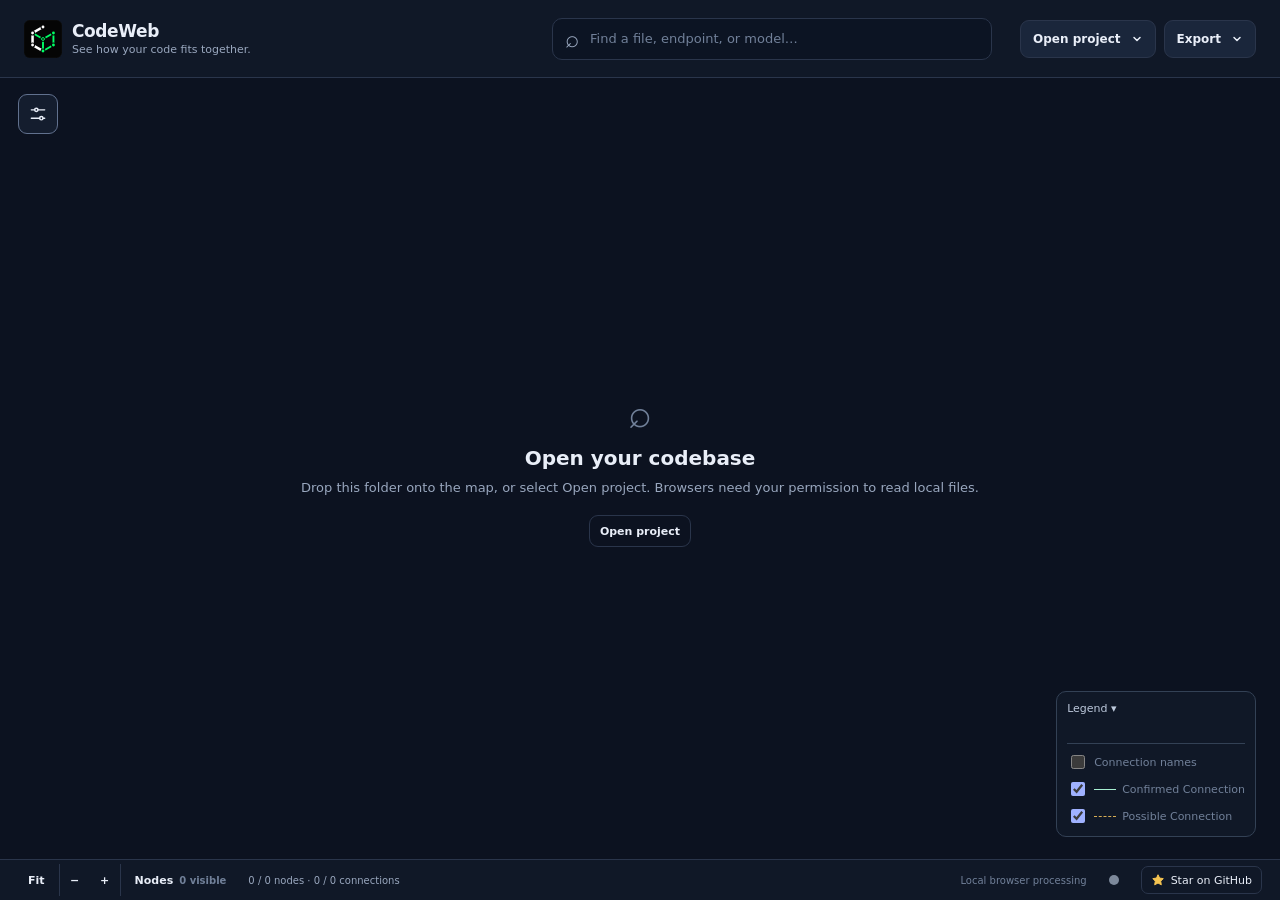
==== commit b85a1843: "restore original app colors" ====
--- a/release/CodeWeb.html
+++ b/release/CodeWeb.html
@@ -30,7 +30,7 @@
   <meta name="description" content="Explore your codebase as a connected map">
   <link rel="icon" href="data:image/svg+xml,%3Csvg%20xmlns%3D%22http%3A%2F%2Fwww.w3.org%2F2000%2Fsvg%22%20viewBox%3D%220%200%20240%20240%22%20width%3D%22160%22%20height%3D%22160%22%20fill%3D%22none%22%3E%0A%20%20%3Crect%20width%3D%22240%22%20height%3D%22240%22%20rx%3D%2236%22%20fill%3D%22%23050505%22%20%2F%3E%0A%20%20%3Crect%20x%3D%222%22%20y%3D%222%22%20width%3D%22236%22%20height%3D%22236%22%20rx%3D%2234%22%20stroke%3D%22%231A1A1A%22%20stroke-width%3D%222%22%20%2F%3E%0A%20%20%3C%21--%20Outer%20White%20%27C%27%20Perimeter%20Edges%20--%3E%0A%20%20%3Cpath%20d%3D%22M%20120%2044%20L%2054%2082%20V%20158%20L%20120%20196%22%20stroke%3D%22%23FFFFFF%22%20stroke-width%3D%2216%22%20stroke-linecap%3D%22square%22%20stroke-linejoin%3D%22miter%22%20%2F%3E%0A%20%20%3C%21--%20Inner%20Phosphor%20Green%20%27W%27%20Graph%20Edges%20--%3E%0A%20%20%3Cpath%20d%3D%22M%2054%2082%20L%20120%20120%20L%20120%20196%20L%20186%20158%20V%2082%20L%20120%20120%22%20stroke%3D%22%2300FF66%22%20stroke-width%3D%2212%22%20stroke-linecap%3D%22round%22%20stroke-linejoin%3D%22round%22%20%2F%3E%0A%20%20%3C%21--%20Air-Gap%20Knockouts%20at%20Isometric%20Vertices%20--%3E%0A%20%20%3Ccircle%20cx%3D%22120%22%20cy%3D%2244%22%20r%3D%2216%22%20fill%3D%22%23050505%22%20%2F%3E%0A%20%20%3Ccircle%20cx%3D%2254%22%20cy%3D%2282%22%20r%3D%2216%22%20fill%3D%22%23050505%22%20%2F%3E%0A%20%20%3Ccircle%20cx%3D%22186%22%20cy%3D%2282%22%20r%3D%2216%22%20fill%3D%22%23050505%22%20%2F%3E%0A%20%20%3Ccircle%20cx%3D%22120%22%20cy%3D%22120%22%20r%3D%2218%22%20fill%3D%22%23050505%22%20%2F%3E%0A%20%20%3Ccircle%20cx%3D%2254%22%20cy%3D%22158%22%20r%3D%2216%22%20fill%3D%22%23050505%22%20%2F%3E%0A%20%20%3Ccircle%20cx%3D%22186%22%20cy%3D%22158%22%20r%3D%2216%22%20fill%3D%22%23050505%22%20%2F%3E%0A%20%20%3Ccircle%20cx%3D%22120%22%20cy%3D%22196%22%20r%3D%2216%22%20fill%3D%22%23050505%22%20%2F%3E%0A%20%20%3C%21--%20Nodes%20--%3E%0A%20%20%3Ccircle%20cx%3D%22120%22%20cy%3D%2244%22%20r%3D%229%22%20fill%3D%22%23FFFFFF%22%20%2F%3E%0A%20%20%3Ccircle%20cx%3D%2254%22%20cy%3D%2282%22%20r%3D%229%22%20fill%3D%22%23FFFFFF%22%20%2F%3E%0A%20%20%3Ccircle%20cx%3D%2254%22%20cy%3D%22158%22%20r%3D%229%22%20fill%3D%22%23FFFFFF%22%20%2F%3E%0A%20%20%3Ccircle%20cx%3D%22120%22%20cy%3D%22196%22%20r%3D%229%22%20fill%3D%22%2300FF66%22%20%2F%3E%0A%20%20%3Ccircle%20cx%3D%22186%22%20cy%3D%2282%22%20r%3D%229%22%20fill%3D%22%2300FF66%22%20%2F%3E%0A%20%20%3Ccircle%20cx%3D%22186%22%20cy%3D%22158%22%20r%3D%229%22%20fill%3D%22%2300FF66%22%20%2F%3E%0A%20%20%3C%21--%20Center%20Hub%20--%3E%0A%20%20%3Ccircle%20cx%3D%22120%22%20cy%3D%22120%22%20r%3D%229%22%20fill%3D%22%23050505%22%20stroke%3D%22%2300FF66%22%20stroke-width%3D%226%22%20%2F%3E%0A%3C%2Fsvg%3E">
   <title>CodeWeb · Codebase explorer</title>
-  <style>:root { color-scheme: dark; --bg:#18191b; --panel:#202123; --raised:#292b2e; --border:#3b3e43; --text:#ececed; --muted:#b0b1b5; --faint:#95979c; --accent:#9bb4cb; --green:#9bb9a5; --red:#dba3a3; font-family:Inter,ui-sans-serif,system-ui,-apple-system,"Segoe UI",sans-serif; }
+  <style>:root { color-scheme: dark; --bg:#0c1220; --panel:#141d2e; --raised:#1a263b; --border:#2a354b; --text:#e9eef8; --muted:#99a7be; --faint:#718099; --accent:#9aafff; --green:#70dcc0; --red:#ffa2a9; font-family:Inter,ui-sans-serif,system-ui,-apple-system,"Segoe UI",sans-serif; }
 * { box-sizing:border-box; }
 html,body { margin:0; width:100%; min-width:320px; height:100%; background:var(--bg); color:var(--text); }
 body { display:flex; flex-direction:column; overflow:hidden; }
@@ -40,12 +40,12 @@
 button:disabled { opacity:.45; cursor:default; }
 button:focus-visible,input:focus-visible,select:focus-visible,summary:focus-visible,[tabindex]:focus-visible { outline:2px solid var(--accent); outline-offset:3px; }
 [hidden] { display:none!important; }
-.topbar { display:flex; align-items:center; gap:28px; min-height:78px; padding:14px 24px; border-bottom:1px solid var(--border); flex:none; background:#1c1d1f; z-index:30; }
+.topbar { display:flex; align-items:center; gap:28px; min-height:78px; padding:14px 24px; border-bottom:1px solid var(--border); flex:none; background:#101827; z-index:30; }
 .brand-block { display:flex; align-items:center; gap:10px; flex-shrink:0; }
-.brand-mark { display:grid; place-items:center; width:38px; height:38px; border:1px solid #626b74; border-radius:11px; color:#c1ceda; font-size:27px; background:#30353b; }
+.brand-mark { display:grid; place-items:center; width:38px; height:38px; border:1px solid #596da4; border-radius:11px; color:#b6c6ff; font-size:27px; background:#202f4b; }
 .brand-name { display:block; font-size:17px; letter-spacing:-.4px; }
 .brand-subtitle { display:block; margin-top:2px; font-size:11px; color:var(--muted); }
-.search-row { display:flex; align-items:center; gap:9px; min-width:120px; width:min(440px,100%); margin-left:auto; border:1px solid var(--border); border-radius:10px; padding:0 12px; background:#18191b; color:var(--muted); }
+.search-row { display:flex; align-items:center; gap:9px; min-width:120px; width:min(440px,100%); margin-left:auto; border:1px solid var(--border); border-radius:10px; padding:0 12px; background:#0c1423; color:var(--muted); }
 .search-row>span { font-size:24px; }
 .search-row input { height:40px; width:100%; min-width:0; background:none; border:0; outline:0; color:var(--text); font-size:13px; }
 .search-row input::placeholder { color:var(--faint); }
@@ -53,9 +53,9 @@
 .search-row button { border:0; background:none; color:var(--muted); font-size:20px; }
 .topbar-actions { display:flex; align-items:center; gap:8px; flex-shrink:0; }
 .toolbar-button,.menu>summary,.tool-button,.node-browser>summary,.secondary-button,.small-button { border:1px solid var(--border); border-radius:9px; background:var(--raised); min-height:38px; padding:9px 12px; font-size:12px; font-weight:600; color:var(--text); }
-.toolbar-button.primary { background:#a8bdcf; border-color:#a8bdcf; color:#17212a; }
-.toolbar-button.primary:hover { background:#becfdd; }
-button:hover,.menu>summary:hover,.node-browser>summary:hover { border-color:#737d87; }
+.toolbar-button.primary { background:#a6baff; border-color:#a6baff; color:#101b36; }
+.toolbar-button.primary:hover { background:#bfd0ff; }
+button:hover,.menu>summary:hover,.node-browser>summary:hover { border-color:#62749a; }
 .menu { position:relative; }
 summary { cursor:pointer; list-style:none; }
 summary::-webkit-details-marker { display:none; }
@@ -68,7 +68,7 @@
 .workspace { --sidebar-width:290px; --inspector-width:330px; display:grid; grid-template-columns:var(--sidebar-width) minmax(0,1fr) var(--inspector-width); flex:1; min-height:0; overflow:hidden; }
 body.sidebar-closed .workspace { --sidebar-width:0px; }
 body.inspector-closed .workspace { --inspector-width:0px; }
-.side-panel { min-width:0; height:100%; overflow:auto; overscroll-behavior:contain; background:var(--panel); scrollbar-color:#4b4e53 transparent; scrollbar-width:thin; }
+.side-panel { min-width:0; height:100%; overflow:auto; overscroll-behavior:contain; background:var(--panel); scrollbar-color:#39465f transparent; scrollbar-width:thin; }
 .side-panel.is-collapsed { display:none; }
 .sidebar-panel { grid-column:1; grid-row:1; border-right:1px solid var(--border); }
 .inspector-panel { grid-column:3; grid-row:1; border-left:1px solid var(--border); }
@@ -82,7 +82,7 @@
 .setting-row { display:flex; flex-direction:column; gap:8px; margin:0 0 15px; color:var(--muted); font-size:12px; }
 .setting-row>span { display:flex; justify-content:space-between; }
 .setting-row output { color:var(--text); font-variant-numeric:tabular-nums; }
-select { width:100%; min-height:36px; padding:6px 9px; border:1px solid var(--border); border-radius:7px; background:#1a1b1d; color:var(--text); font-size:12px; }
+select { width:100%; min-height:36px; padding:6px 9px; border:1px solid var(--border); border-radius:7px; background:#0d1626; color:var(--text); font-size:12px; }
 input[type=range] { width:100%; accent-color:var(--accent); cursor:pointer; }
 input[type=checkbox] { accent-color:var(--accent); width:14px; height:14px; }
 .toggle-row { display:flex; align-items:center; gap:8px; font-size:12px; color:var(--muted); }
@@ -102,9 +102,9 @@
 .filter-summary-title { display:flex; align-items:center; justify-content:space-between; font-size:11px; color:var(--muted); margin:12px 0 8px; }
 #kind-filters>details>summary { display:none; }
 .text-action { border:0; background:none; color:var(--accent); font-size:10px; padding:0; margin-bottom:7px; }
-.canvas-panel { grid-column:2; grid-row:1; position:relative; min-width:0; min-height:0; overflow:hidden; background-color:var(--bg); background-image:radial-gradient(#303236 1px,transparent 1px); background-size:24px 24px; }
+.canvas-panel { grid-column:2; grid-row:1; position:relative; min-width:0; min-height:0; overflow:hidden; background-color:var(--bg); background-image:radial-gradient(#2b3549 1px,transparent 1px); background-size:24px 24px; }
 .canvas-intro { position:absolute; left:24px; top:22px; z-index:3; pointer-events:none; }
-.canvas-intro .eyebrow { color:#a4a6ab; margin-bottom:6px; }
+.canvas-intro .eyebrow { color:#8f9db4; margin-bottom:6px; }
 #source-hint { font-size:11px; color:var(--faint); }
 #source-hint[hidden] {display:none!important;}
 .graph-wrap,#graph-svg { width:100%; height:100%; }
@@ -112,16 +112,16 @@
 .kg-edge { pointer-events:stroke; }
 .kg-edge.is-active {filter:drop-shadow(0 0 3px #a8f0d2aa);}
 .kg-edge.is-active.is-inferred {filter:drop-shadow(0 0 3px #d6ad55aa);}
-.kg-edge-label { fill:#c1c4c9; font-family:inherit; paint-order:stroke; stroke:var(--bg); stroke-width:5px; stroke-linejoin:round; pointer-events:none; }
+.kg-edge-label { fill:#bcc9dd; font-family:inherit; paint-order:stroke; stroke:var(--bg); stroke-width:5px; stroke-linejoin:round; pointer-events:none; }
 .kg-node { cursor:grab; }
 .kg-node:active { cursor:grabbing; }
 .kg-node-shape { stroke-width:1.2px; transition:filter .15s,stroke-width .15s; }
 .kg-node:hover .kg-node-shape,.kg-node:focus-visible .kg-node-shape { stroke-width:2px; filter:brightness(1.2); }
-.kg-node.is-selected .kg-node-shape { stroke:#e1e6ea; stroke-width:2.4px; filter:drop-shadow(0 0 8px #a8bdcf55); }
+.kg-node.is-selected .kg-node-shape { stroke:#dce7ff; stroke-width:2.4px; filter:drop-shadow(0 0 8px #91aaff55); }
 .kg-node.is-neighbor .kg-node-shape { stroke-width:1.7px; }
 .kg-node.is-search-match .kg-node-shape { stroke:#e6c589; stroke-width:2px; }
-.kg-node-label { fill:#ececed; font-family:inherit; font-weight:600; pointer-events:none; }
-.kg-node-kind { fill:#afb3b8; font-family:inherit; pointer-events:none; font-weight:400; }
+.kg-node-label { fill:#ecf1fb; font-family:inherit; font-weight:600; pointer-events:none; }
+.kg-node-kind { fill:#a4b2c9; font-family:inherit; pointer-events:none; font-weight:400; }
 .kg-dot-label { paint-order:stroke; stroke:var(--bg); stroke-width:4px; stroke-linejoin:round; }
 .kg-node-warning { fill:#f5b6a7; font-size:10px; }
 .kg-edge.is-inferred { animation:dash-flow 3s linear infinite; }
@@ -171,7 +171,7 @@
 .metadata-key { color:var(--muted); }
 .metadata-value { max-width:65%; }
 .clear-node { margin:0 18px 20px; }
-.statusbar { display:flex; align-items:center; gap:14px; padding:10px 24px; min-height:41px; flex:none; border-top:1px solid var(--border); color:var(--muted); background:#1c1d1f; font-size:10px; }
+.statusbar { display:flex; align-items:center; gap:14px; padding:10px 24px; min-height:41px; flex:none; border-top:1px solid var(--border); color:var(--muted); background:#101827; font-size:10px; }
 .statusbar button { font-size:10px; color:var(--muted); border:0; border-left:1px solid var(--border); padding:0 0 0 14px; background:transparent; }
 .statusbar button[aria-pressed=true] { color:var(--accent); }
 .statusbar {padding:4px 18px;flex-wrap:wrap;gap:12px;}
@@ -199,13 +199,13 @@
 @media(max-width:450px) { .brand-name { font-size:15px; } .brand-mark { width:30px; height:30px; font-size:22px; } .topbar { padding:10px 12px; } .toolbar-button,.menu>summary { font-size:10px; padding:8px; min-height:34px; } .topbar-actions { gap:4px; } .search-row input { height:35px; font-size:12px; } .canvas-toolbar { gap:1px; } .tool-button,.node-browser>summary { padding:8px; } #source-hint { display:block; max-width:calc(100vw - 40px); white-space:nowrap; overflow:hidden; text-overflow:ellipsis; } }
 @media(prefers-reduced-motion:reduce) { *,*::before,*::after { animation:none!important; transition:none!important; } }
 
-.layer-legend {display:flex;flex-wrap:wrap;gap:6px 14px;padding:0 20px 8px;color:#b9bdc2;font-size:11px;flex-shrink:0;}
+.layer-legend {display:flex;flex-wrap:wrap;gap:6px 14px;padding:0 20px 8px;color:#aebcd0;font-size:11px;flex-shrink:0;}
 .layer-legend span {display:flex;align-items:center;gap:7px;}
 .layer-legend span::before {content:'';display:block;width:16px;height:16px;flex:none;background:var(--layer-color);}
 .layer-legend {position:absolute;top:64px;left:18px;right:18px;z-index:4;padding:0;line-height:16px;}.graph-wrap {position:absolute;inset:60px 0 0;height:auto;}
 
 .kg-node,.kg-node:active {cursor:pointer;}
-.map-caption {max-width:300px;padding:10px;border:1px solid #414449;border-radius:10px;background:#1c1d1f;}
+.map-caption {max-width:300px;padding:10px;border:1px solid #334155;border-radius:10px;background:#101827;}
 .map-caption .layer-legend {position:static;padding:0 0 8px;gap:6px 10px;font-size:10px;}
 .theme-buttons {display:flex;gap:6px;flex-wrap:wrap;}
 .theme-buttons {flex-wrap:nowrap;}
@@ -217,24 +217,24 @@
 .dev-controls output,.dev-controls small {display:block;margin-top:12px;font-size:11px;color:var(--muted);}
 .graph-wrap {inset:0;}
 .canvas-settings {position:absolute;top:16px;left:18px;z-index:6;display:grid;place-items:center;width:40px;height:40px;padding:8px;}
-.canvas-settings {border:1px solid #626970!important;border-radius:9px;background:#202123;}
-.theme-buttons [aria-pressed=true],.theme-buttons .is-active {outline:2px solid #a8bdcf;outline-offset:2px;border-color:#a8bdcf;}
+.canvas-settings {border:1px solid #61718e!important;border-radius:9px;background:#141d2e;}
+.theme-buttons [aria-pressed=true],.theme-buttons .is-active {outline:2px solid #a6baff;outline-offset:2px;border-color:#a6baff;}
 @media(max-width:800px){.map-caption {display:none;}}
 
 .map-caption {max-width:205px;text-align:left;}
 .map-caption .layer-legend {display:flex;flex-direction:column;align-items:flex-start;gap:7px;padding-bottom:10px;font-size:11px;}
 .map-caption>span:first-of-type {display:none;}
 
-.legend-handle {display:block;width:100%;border:0;background:transparent;color:#c1c5ca;font-size:11px;text-align:left;padding:0 0 8px;cursor:pointer;}
+.legend-handle {display:block;width:100%;border:0;background:transparent;color:#bdc9dc;font-size:11px;text-align:left;padding:0 0 8px;cursor:pointer;}
 .map-caption.is-collapsed .layer-legend,.map-caption.is-collapsed .inferred-key {display:none;}
 .map-caption.is-collapsed .legend-handle {padding:0;}
 .legend-handle {pointer-events:auto;}
 
-.legend-line-controls {display:flex;flex-direction:column;gap:7px;pointer-events:auto;padding-top:8px;border-top:1px solid #414449;}
+.legend-line-controls {display:flex;flex-direction:column;gap:7px;pointer-events:auto;padding-top:8px;border-top:1px solid #334155;}
 .legend-line-controls label {display:flex;align-items:center;gap:6px;font-size:11px;cursor:pointer;}
-.legend-line-controls input {accent-color:#a8bdcf;}
-.legend-line-sample {width:22px;flex:none;border-top:1px solid #a1b8ab;}
-.legend-line-sample.possible {border-top:1px dashed #c1a778;}
+.legend-line-controls input {accent-color:#9fb1ff;}
+.legend-line-sample {width:22px;flex:none;border-top:1px solid #a8f0d2;}
+.legend-line-sample.possible {border-top:1px dashed #d6ad55;}
 .legend-line-controls .legend-edge-names {align-items:stretch;flex-direction:column;gap:5px;margin-bottom:5px;}
 .legend-edge-names select {width:100%;min-height:30px;padding:5px 7px;font-size:11px;}
 .map-caption.is-collapsed .legend-line-controls {display:none;}
@@ -245,11 +245,11 @@
 @media(max-width:450px) { .brand-mark > svg { width:24px; height:24px; } }
 
 .project-loading[hidden],.project-notice[hidden] { display:none; }
-.project-loading {position:fixed;top:112px;left:50%;transform:translateX(-50%);display:flex;align-items:center;gap:14px;max-width:90vw;padding:18px 22px;background:#242628;border:1px solid #555b63;border-radius:12px;box-shadow:0 12px 40px #0006;z-index:65;pointer-events:none;}
+.project-loading {position:fixed;top:112px;left:50%;transform:translateX(-50%);display:flex;align-items:center;gap:14px;max-width:90vw;padding:18px 22px;background:#141f31;border:1px solid #435578;border-radius:12px;box-shadow:0 12px 40px #0006;z-index:65;pointer-events:none;}
 .project-loading p {margin:5px 0 0;color:var(--muted);font-size:13px;}
-.loading-spinner {width:24px;height:24px;border:3px solid #454a50;border-top-color:#a8bdcf;border-radius:50%;animation:loading-spin .8s linear infinite;flex:none;}
+.loading-spinner {width:24px;height:24px;border:3px solid #344660;border-top-color:#a8bbff;border-radius:50%;animation:loading-spin .8s linear infinite;flex:none;}
 @keyframes loading-spin {to {transform:rotate(360deg);}}
-.project-notice {position:fixed;right:20px;top:108px;width:300px;max-width:calc(100vw - 40px);padding:18px;background:#242628;border:1px solid #555b63;border-left:3px solid #a1b8ab;border-radius:10px;box-shadow:0 10px 32px #0005;z-index:40;}
+.project-notice {position:fixed;right:20px;top:108px;width:300px;max-width:calc(100vw - 40px);padding:18px;background:#141f31;border:1px solid #435578;border-left:3px solid #a8f0d2;border-radius:10px;box-shadow:0 10px 32px #0005;z-index:40;}
 .project-notice strong {display:block;padding-right:20px;font-size:14px;}
 .project-notice p {margin:10px 0;font-size:13px;line-height:1.5;color:var(--muted);}
 .project-notice small {font-size:11px;color:var(--muted);}
@@ -257,15 +257,15 @@
 @media(max-width:800px) {.project-notice {top:128px;} .project-loading {top:128px;}}
 
 .github-support {display:inline-flex;align-items:center;gap:6px;padding:6px 9px;border:1px solid var(--border);border-radius:7px;color:var(--text);text-decoration:none;white-space:nowrap;font-size:11px;}
-.github-support:hover {border-color:#a8bdcf;color:#a8bdcf;background:#30353a;}
-.github-support:focus-visible {outline:2px solid #a8bdcf;outline-offset:3px;}
+.github-support:hover {border-color:#a8bbff;color:#a8bbff;background:#1b2940;}
+.github-support:focus-visible {outline:2px solid #a8bbff;outline-offset:3px;}
 @media(max-width:800px) {.github-support {margin-left:auto;}}
 
 .statusbar .update-check {padding:6px 9px;min-height:29px;border:1px solid var(--border);border-radius:7px;color:var(--text);background:transparent;font-size:11px;white-space:nowrap;}
-.update-check:hover,.release-link:hover {color:#a8bdcf;}
-.update-check:focus-visible,.release-link:focus-visible {outline:2px solid #a8bdcf;outline-offset:3px;}
+.update-check:hover,.release-link:hover {color:#a8bbff;}
+.update-check:focus-visible,.release-link:focus-visible {outline:2px solid #a8bbff;outline-offset:3px;}
 .update-check:disabled {opacity:.65;cursor:wait;}
-.release-link {color:#a1b8ab;font-size:11px;}
+.release-link {color:#a8f0d2;font-size:11px;}
 .release-link[hidden] {display:none;}
 
 .brand-mark {border:0;background:transparent;}
@@ -274,10 +274,10 @@
 
 .statusbar .update-check {display:inline-grid;place-items:center;width:30px;height:30px;padding:6px;border:0;background:transparent;}
 .update-dot {width:10px;height:10px;border-radius:50%;background:#7d899b;display:block;}
-.update-check[data-state="current"] .update-dot {background:#9cb59b;}
+.update-check[data-state="current"] .update-dot {background:#70df92;}
 .update-check[data-state="available"] .update-dot {background:#ff6b76;box-shadow:0 0 5px #ff6b76,0 0 12px #ff6b7699;animation:update-glow 1.8s ease-in-out infinite;}
 .release-link {color:#ff8790;text-decoration:none;font-weight:600;}
-.github-support svg {color:#c8b181;fill:#c8b181;}
+.github-support svg {color:#f5c451;fill:#f5c451;}
 @keyframes update-glow {50% {box-shadow:0 0 8px #ff6b76,0 0 18px #ff6b76aa;}}
 </style>
 </head>
@@ -333,7 +333,7 @@
           <label class="setting-row"><span>Dashed opacity <output id="inferred-opacity-value">55%</output></span><input id="inferred-opacity" type="range" min="0" max="100" value="55"></label>
 
         </details>
-        <section class="settings-section"><h2>Graph theme</h2><div class="theme-buttons"><button id="theme-night" class="secondary-button">Night</button><button id="theme-slate" class="secondary-button">Slate</button><button id="theme-black" class="secondary-button">Black</button><label class="custom-theme secondary-button">Custom<input id="theme-custom" type="color" value="#18191b" aria-label="Custom graph colour"></label></div></section>
+        <section class="settings-section"><h2>Graph theme</h2><div class="theme-buttons"><button id="theme-night" class="secondary-button">Night</button><button id="theme-slate" class="secondary-button">Slate</button><button id="theme-black" class="secondary-button">Black</button><label class="custom-theme secondary-button">Custom<input id="theme-custom" type="color" value="#0c1220" aria-label="Custom graph colour"></label></div></section>
         <details class="settings-section advanced"><summary>Node types</summary><div id="kind-filters"></div></details>
         <details id="settings-dock" class="settings-section advanced"><summary>Force layout settings</summary><p class="muted">Applies to Force layout. Negative repulsion pulls nodes together.</p>
           <label class="setting-row"><span>Link distance <output id="link-distance-value">180</output></span><input id="link-distance" type="range" min="0" max="1500" step="10" value="180"></label>
@@ -363,7 +363,7 @@
           <button id="inspector-launcher" class="tool-button" aria-controls="inspector-panel" aria-expanded="false" hidden>Details</button>
         </div>
 <span id="graph-status" aria-live="polite">Loading map…</span><span id="graph-stats" class="sr-only"></span><span class="local-note">Local browser processing</span><button id="check-updates" class="update-check" type="button" data-state="unknown" title="Checking for updates" aria-label="Check for CodeWeb updates"><span class="update-dot" aria-hidden="true"></span></button><a id="release-link" class="release-link" href="https://github.com/4Raisan/CodeWeb/releases" target="_blank" rel="noopener noreferrer" hidden>Get latest</a><a class="github-support" href="https://github.com/4Raisan/CodeWeb" target="_blank" rel="noopener noreferrer" aria-label="Support CodeWeb: star on GitHub (opens in a new tab)"><svg width="14" height="14" viewBox="0 0 24 24" fill="none" stroke="currentColor" stroke-width="1.7" aria-hidden="true"><path d="m12 3 2.8 5.7 6.3.9-4.5 4.4 1.1 6.2-5.7-3-5.7 3 1.1-6.2L3.2 9.6l6.3-.9Z" stroke-linejoin="round"/></svg>Star on GitHub</a></footer>
-  <div hidden aria-hidden="true"><button id="search-shortcut">Search</button><button id="settings-fit">Fit</button><input id="label-edges" type="checkbox"><input id="label-scale" value="100"><output id="label-scale-value"></output><input id="animation-speed" value="100"><output id="animation-speed-value"></output><input id="background-color" value="#18191b"></div>
+  <div hidden aria-hidden="true"><button id="search-shortcut">Search</button><button id="settings-fit">Fit</button><input id="label-edges" type="checkbox"><input id="label-scale" value="100"><output id="label-scale-value"></output><input id="animation-speed" value="100"><output id="animation-speed-value"></output><input id="background-color" value="#0c1220"></div>
   <div id="project-loading" class="project-loading" role="status" aria-live="polite" hidden><span class="loading-spinner" aria-hidden="true"></span><div><strong>Opening your project</strong><p id="loading-message">Building your map…</p></div></div>
   <aside id="project-notice" class="project-notice" role="status" aria-live="polite" hidden><button id="dismiss-project-notice" aria-label="Dismiss project notice">×</button><strong id="project-notice-count"></strong><p id="project-notice-guidance"></p><small id="project-notice-time"></small></aside>
   <div id="toast" class="toast" role="status" aria-live="polite"></div>
@@ -376,15 +376,15 @@
 const DEFAULT_VISIBLE_NODE_LIMIT = 650;
 
 const DEFAULT_COLORS = Object.freeze({
-  code: '#8da9c4',
-  ui: '#8da9c4',
-  route: '#91b3a3',
-  data: '#c4aa7e',
-  test: '#8fb3b6',
-  docs: '#c9b98f',
-  config: '#b1a2bf',
+  code: '#4f8cff',
+  ui: '#4f8cff',
+  route: '#52c8ab',
+  data: '#e6a84a',
+  test: '#32b8c6',
+  docs: '#f3c969',
+  config: '#a77bf3',
   external: '#94a3b8',
-  unresolved: '#cb9691',
+  unresolved: '#f97373',
   other: '#8b9bb4'
 });
 
@@ -1195,15 +1195,15 @@
 
 function getNodeColor(node) {
   const layerColors = {
-    Data: '#c8b181',
-    'Auth & middleware': '#cb9691',
-    Services: '#93b4bc',
+    Data: '#f5c451',
+    'Auth & middleware': '#ff766f',
+    Services: '#53d7ed',
     'Routes & entrypoints': '#e2e8f0',
-    Endpoints: '#9cb59b',
-    'API calls': '#bd9cac',
-    UI: '#8da9c4',
+    Endpoints: '#70df92',
+    'API calls': '#f48dc5',
+    UI: '#719dff',
     'Other files': '#9da9b9',
-    Dependencies: '#b1a2bf'
+    Dependencies: '#b692f6'
   };
   return node ? layerColors[getArchitectureLayer(node)] ?? '#9da9b9' : '#9da9b9';
 }
@@ -1831,7 +1831,7 @@
 const KGRenderer = ((DEFAULT_COLORS, computeLayout, createIndexes, getBounds, getArchitectureLayer, getNodeColor, getNodeKindLabel, getNodeGeometry, getNodeSearchText, getVisibleEdgeIds, getVisibleNodeIds) => {
 
 const SVG_NS = 'http://www.w3.org/2000/svg';
-const DEFAULT_VIEW = { x: 0, y: 0, scale: 1, selectedId: null, search: '', activeKinds: new Set(), activeGroups: new Set(), activeEdgeKinds: new Set(), focusIds: null, positions: {}, labelEdges: false, layoutSpacing: 1, layoutMode: 'layered', nodeScale: 1, labelScale: 1, edgeOpacity: 0.85, inferredOpacity: 0.70, dottedOpacity: 0.85, solidWidth: 2.2, dashedWidth: 2.2, areaWidth: 1.5, areaNameSize: 23, edgeLabelMode: 'off', backgroundColor: '#18191b', animationEnabled: false, animationSpeed: 1, nodeLimit: 650, isolationMode: 'all', showInferred: true, linkDistance: 180, repulsion: 1 };
+const DEFAULT_VIEW = { x: 0, y: 0, scale: 1, selectedId: null, search: '', activeKinds: new Set(), activeGroups: new Set(), activeEdgeKinds: new Set(), focusIds: null, positions: {}, labelEdges: false, layoutSpacing: 1, layoutMode: 'layered', nodeScale: 1, labelScale: 1, edgeOpacity: 0.85, inferredOpacity: 0.70, dottedOpacity: 0.85, solidWidth: 2.2, dashedWidth: 2.2, areaWidth: 1.5, areaNameSize: 23, edgeLabelMode: 'off', backgroundColor: '#0c1220', animationEnabled: false, animationSpeed: 1, nodeLimit: 650, isolationMode: 'all', showInferred: true, linkDistance: 180, repulsion: 1 };
 
 function isRecord(value) {
   return value !== null && typeof value === 'object' && !Array.isArray(value);
@@ -1968,7 +1968,7 @@
     next.solidWidth = clamp(next.solidWidth, 2.2, 0.1, 6);
     next.dashedWidth = clamp(next.dashedWidth, 2.2, 0.1, 6);
     next.edgeLabelMode = ['light', 'active', 'always', 'off'].includes(next.edgeLabelMode) ? next.edgeLabelMode : 'light';
-    next.backgroundColor = /^#[0-9a-f]{6}$/i.test(next.backgroundColor) ? next.backgroundColor : '#18191b';
+    next.backgroundColor = /^#[0-9a-f]{6}$/i.test(next.backgroundColor) ? next.backgroundColor : '#0a1424';
     next.animationEnabled = next.animationEnabled !== false;
     next.animationSpeed = clamp(next.animationSpeed, 1, 0.25, 2);
     next.nodeLimit = clamp(next.nodeLimit, 650, 50, 650);
@@ -2035,7 +2035,7 @@
       this.edgeObstacles = visibleNodes.map(node => ({ id: node.id, position: this.layout[node.id], geometry: getNodeGeometry(node, { nodeScale: this.view.nodeScale, labelScale: this.view.labelScale }) }));
     }
     this.svg.style.setProperty('--kg-motion-duration', `${Math.max(0.45, 3.2 / this.view.animationSpeed)}s`);
-    this.svg.style.backgroundColor = this.view.backgroundColor === '#18191b' ? 'transparent' : this.view.backgroundColor;
+    this.svg.style.backgroundColor = this.view.backgroundColor === '#0c1220' ? 'transparent' : this.view.backgroundColor;
     if (this.view.animationEnabled) this.svg.classList.remove('motion-paused');
     else this.svg.classList.add('motion-paused');
     this.edgeLayer.replaceChildren();
@@ -2131,7 +2131,7 @@
         const top = Math.min(...bounds.map(b => b.top)) - 64;
         const bottom = Math.max(...bounds.map(b => b.bottom)) + 28;
         const color = getNodeColor(nodes[0]);
-        this.layerGuides.append(createSvg('rect', { x: left, y: top, width: right - left, height: bottom - top, rx: 14, fill: '#222426', 'fill-opacity': 0.92, stroke: color, 'stroke-opacity': 0.45, 'stroke-width': 1, 'vector-effect': 'non-scaling-stroke' }));
+        this.layerGuides.append(createSvg('rect', { x: left, y: top, width: right - left, height: bottom - top, rx: 14, fill: '#111b2d', 'fill-opacity': 0.92, stroke: color, 'stroke-opacity': 0.45, 'stroke-width': 1, 'vector-effect': 'non-scaling-stroke' }));
         const heading = createSvg('text', { x: left + 20, y: top + 30, fill: color, 'font-size': 18 * this.view.labelScale, 'font-family': 'system-ui,sans-serif', 'font-weight': 600 });
         heading.textContent = `${name} · ${nodes.length}`;
         heading.setAttribute('data-group-name', name);
@@ -2251,7 +2251,7 @@
       d: pathData,
       class: `kg-edge${edge.inferred ? ' is-inferred' : ''}${active ? ' is-active' : ''}`,
       fill: 'none',
-      stroke: edge.inferred ? '#c1a778' : '#a1b8ab',
+      stroke: edge.inferred ? '#d6ad55' : '#a8f0d2',
       'stroke-width': active ? Math.max(2.2, edge.inferred ? this.view.dashedWidth : this.view.solidWidth) : (edge.inferred ? this.view.dashedWidth : this.view.solidWidth),
       'stroke-opacity': active ? Math.max(0.72, this.view.edgeOpacity) : (edge.inferred ? (this.view.inferredOpacity ?? this.view.edgeOpacity) : this.view.edgeOpacity),
       'stroke-dasharray': edge.inferred ? '6 5' : undefined,
@@ -2339,15 +2339,15 @@
       group.append(createSvg('rect', { x: -width / 2, y: -height / 2, width, height, rx: 10 * this.view.nodeScale, fill: color, stroke: color, class: 'kg-node-shape' }));
       group.append(createSvg('rect', { x: -width / 2 + 1, y: -height / 2 + 10, width: 3, height: height - 20, rx: 1.5, fill: color }));
     } else {
-      group.append(createSvg('circle', { r: radius, fill: color, stroke: '#ced1d5', class: 'kg-node-shape' }));
+      group.append(createSvg('circle', { r: radius, fill: color, stroke: '#c9d4e8', class: 'kg-node-shape' }));
     }
     const label = createSvg('text', { x: 0, y: boxLike ? -3 * this.view.nodeScale : -radius - 12, class: `kg-node-label${boxLike ? '' : ' kg-dot-label'}`, 'text-anchor': 'middle', 'font-size': `${fontSize}px` });
-    if (boxLike) label.style.fill = '#181b1e';
+    if (boxLike) label.style.fill = '#0c1424';
     label.textContent = geometry.title;
     group.append(label);
     if (boxLike) {
       const kind = createSvg('text', { x: 0, y: 15 * this.view.nodeScale, class: 'kg-node-kind', 'text-anchor': 'middle', 'font-size': `${10 * this.view.nodeScale}px` });
-      kind.style.fill = '#25292d';
+      kind.style.fill = '#172237';
       kind.textContent = geometry.subtitle;
       group.append(kind);
     }
@@ -2581,7 +2581,7 @@
     clone.setAttribute('width', this.getSize().width);
     clone.setAttribute('height', this.getSize().height);
     const style = createSvg('style');
-    style.textContent = '.kg-edge{fill:none}.kg-edge.is-inferred{stroke-dasharray:6 5}.kg-node-shape{stroke-width:1.2px}.kg-node-label,.kg-node-kind,.kg-edge-label{font-family:system-ui,sans-serif}.kg-node-label{fill:#ececed;font-weight:600}.kg-node-kind{fill:#afb3b8}.kg-dot-label,.kg-edge-label{paint-order:stroke;stroke:#18191b;stroke-width:4px;stroke-linejoin:round}.kg-edge-label{fill:#c1c4c9}.kg-node-warning{fill:#f5b6a7}';
+    style.textContent = '.kg-edge{fill:none}.kg-edge.is-inferred{stroke-dasharray:6 5}.kg-node-shape{stroke-width:1.2px}.kg-node-label,.kg-node-kind,.kg-edge-label{font-family:system-ui,sans-serif}.kg-node-label{fill:#ecf1fb;font-weight:600}.kg-node-kind{fill:#a4b2c9}.kg-dot-label,.kg-edge-label{paint-order:stroke;stroke:#0c1220;stroke-width:4px;stroke-linejoin:round}.kg-edge-label{fill:#bcc9dd}.kg-node-warning{fill:#f5b6a7}';
     clone.insertBefore(createSvg('rect', { x: 0, y: 0, width: '100%', height: '100%', fill: this.view.backgroundColor }), clone.firstChild);
     clone.insertBefore(style, clone.firstChild);
     return new XMLSerializer().serializeToString(clone);
@@ -2678,7 +2678,7 @@
   showSolid: true,
   edgeDisplay: 'all',
   edgeLabelMode: 'off',
-  backgroundColor: '#18191b',
+  backgroundColor: '#0c1220',
   animationEnabled: true,
   animationSpeed: 1,
   nodeLimit: 650,
@@ -2835,7 +2835,7 @@
     dottedOpacity: 0.85,
     edgeOpacity: saved.appearanceVersion === 3 ? settingNumber(saved.edgeOpacity, defaultViewSettings.edgeOpacity, 0, 1) : 0.85,
     edgeLabelMode: saved.edgeLabelMode === 'light' ? 'active' : ['active', 'always', 'off'].includes(saved.edgeLabelMode) ? saved.edgeLabelMode : defaultViewSettings.edgeLabelMode,
-    backgroundColor: saved.appearanceVersion === 3 ? settingColor(saved.backgroundColor, defaultViewSettings.backgroundColor) : '#18191b',
+    backgroundColor: saved.appearanceVersion === 3 ? settingColor(saved.backgroundColor, defaultViewSettings.backgroundColor) : '#0c1220',
     animationEnabled: settingBoolean(saved.animationEnabled, defaultViewSettings.animationEnabled),
     animationSpeed: settingNumber(saved.animationSpeed, defaultViewSettings.animationSpeed, 0.25, 2),
     nodeLimit: settingNumber(saved.nodeLimit, 650, 50, 650),
@@ -3241,7 +3241,7 @@
     badge.style.backgroundColor = color;
     const hex = color.replace('#', '');
     const channels = hex.length === 6 ? [0, 2, 4].map(offset => parseInt(hex.slice(offset, offset + 2), 16)) : [255, 255, 255];
-    badge.style.color = channels[0] * 0.2126 + channels[1] * 0.7152 + channels[2] * 0.0722 > 140 ? '#181b1e' : '#ececed';
+    badge.style.color = channels[0] * 0.2126 + channels[1] * 0.7152 + channels[2] * 0.0722 > 140 ? '#0c1424' : '#e9eef8';
   }
   parent.append(badge);
 }
@@ -3321,9 +3321,9 @@
     const heading = element('h2', 'inspector-title', 'Codebase overview');
     container.append(heading, element('p', 'muted', 'Select a node on the canvas or in the accessible list to inspect source, relationships, and extraction evidence.'));
     const metrics = element('div', 'overview-metrics');
-    addBadge(metrics, `${formatNumber(state.document.nodes.length)} nodes`, '#394958');
-    addBadge(metrics, `${formatNumber(state.document.edges.length)} edges`, '#354b48');
-    addBadge(metrics, `${formatNumber(state.document.diagnostics.length)} diagnostics`, '#4b4235');
+    addBadge(metrics, `${formatNumber(state.document.nodes.length)} nodes`, '#1d3557');
+    addBadge(metrics, `${formatNumber(state.document.edges.length)} edges`, '#173b45');
+    addBadge(metrics, `${formatNumber(state.document.diagnostics.length)} diagnostics`, '#3c2d1d');
     container.append(metrics);
     const source = element('p', 'source-line', `${state.document.repository.name} · ${state.document.repository.revision}`);
     container.append(source);
@@ -3344,7 +3344,7 @@
   const badges = element('div', 'badge-row');
   const typeNames = { module: 'Code file', file: 'Code file', route: 'Endpoint', 'api-call': 'API call', model: 'Data model', external: 'Dependency', configuration: 'Configuration', schema: 'Schema' };
   addBadge(badges, typeNames[selected.kind] ?? getNodeKindLabel(selected), color);
-  addBadge(badges, `${(indexes.degree.get(selected.id) ?? 0)} connections`, '#3b424a');
+  addBadge(badges, `${(indexes.degree.get(selected.id) ?? 0)} connections`, '#26364d');
   container.append(badges);
   const revision = selected.source?.revision && !['browser-import', 'sample'].includes(selected.source.revision) ? ` · rev ${selected.source.revision}` : '';
   const source = element('p', 'source-line', `${sourceLine(selected)}${revision}`);
@@ -3445,7 +3445,7 @@
   dom.backgroundColor.value = state.view.backgroundColor;
   document.getElementById('theme-custom').value = state.view.backgroundColor;
   let presetTheme = false;
-  for (const [id, color] of [['theme-night', '#18191b'], ['theme-slate', '#303236'], ['theme-black', '#101112']]) {
+  for (const [id, color] of [['theme-night', '#0c1220'], ['theme-slate', '#202936'], ['theme-black', '#080a0e']]) {
     const active = state.view.backgroundColor === color;
     document.getElementById(id).setAttribute('aria-pressed', String(active));
     presetTheme ||= active;
@@ -3875,7 +3875,7 @@
     syncView();
     requestAnimationFrame(() => renderer.fit());
   });
-  for (const [id, color] of [['theme-night', '#18191b'], ['theme-slate', '#303236'], ['theme-black', '#101112']]) {
+  for (const [id, color] of [['theme-night', '#0c1220'], ['theme-slate', '#202936'], ['theme-black', '#080a0e']]) {
     document.getElementById(id).addEventListener('click', () => { state.view.backgroundColor = color; syncView(); });
   }
   document.getElementById('theme-custom').addEventListener('input', event => {
